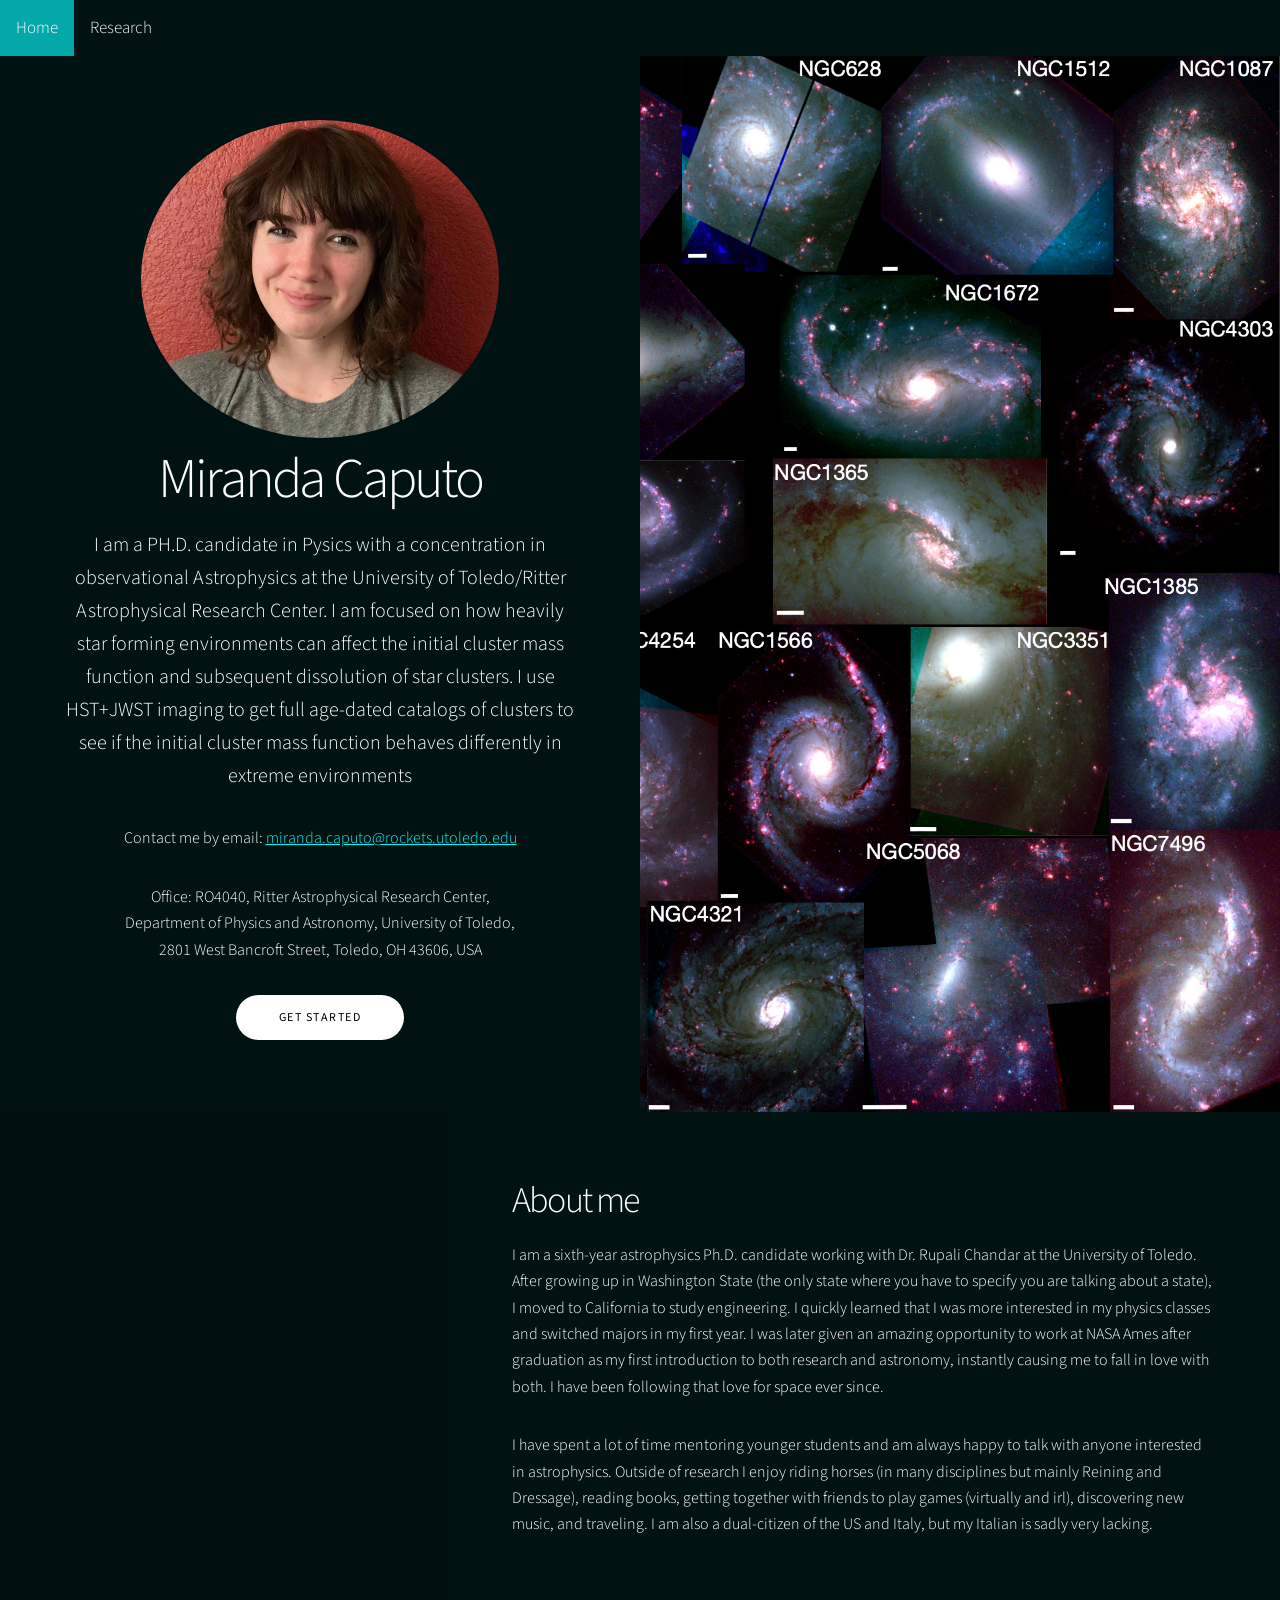
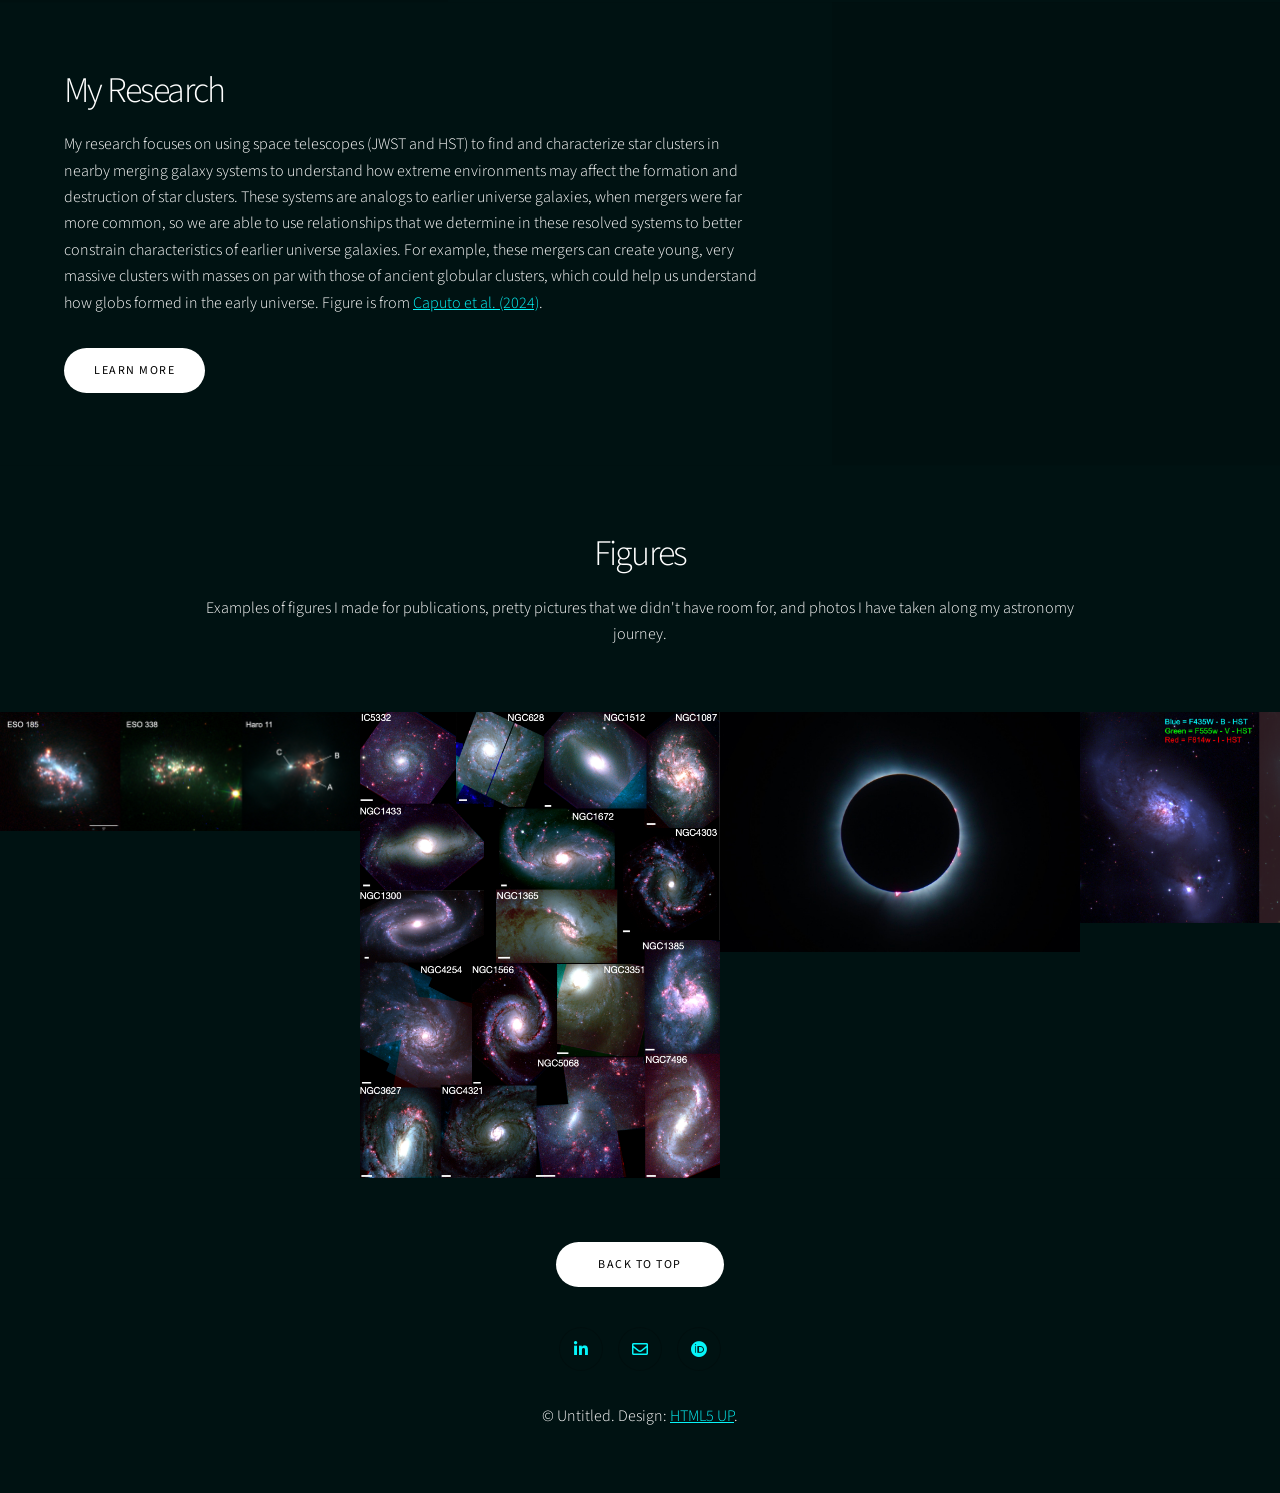
==== index.html @ 2d72563c "Update index.html Hopefully fixing image" ====
<!DOCTYPE HTML>
<!--
	Story by HTML5 UP
	html5up.net | @ajlkn
	Free for personal and commercial use under the CCA 3.0 license (html5up.net/license)
-->
<html> 
	<head>
		<title>Miranda Caputo</title>
		<meta charset="utf-8" />
		<meta name="viewport" content="width=device-width, initial-scale=1, user-scalable=no" />
		<meta name="author" content="Miranda Caputo" >
		<meta name="description" content="Personal webpage for Miranda Caputo">
		<meta name="keywords" content="Miranda Caputo, Mandy Caputo, astronomy, astrophysics, astronomer, astrophysicist, astro, Toledo" />
		<link rel="stylesheet" href="assets/css/main.css" />
		<style>
			body {
				background-color: #001212;
			}
			p {
				color: white;
			}
			h1 {
				color: white;
			}
			h2 {
				color: white;
			}
			li {
				color: white;
			}
			a {
				color: #06F5F9;
			}
		<noscript><link rel="stylesheet" href="assets/css/noscript.css" /></noscript>
	</head>
	<body class="is-preload">
<!-- Nav Bar -->
		<style>
		.topnav {
			overflow: hidden;
			background-color: #333;
		}

		.topnav a {
			float: left;
			display: block;
			color: #f2f2f2;
			text-align: center;
			padding: 14px 16px;
			text-decoration: none;
			font-size: 17px;
		}

		.topnav a:hover {
			background-color: #ddd;
			color: black;
		}

		.topnav a.active {
			background-color: #04A7AA;
			color: white;
		}
		</style>

		<div class="topnav" id="top">
			<a class="active" href="#home">Home</a>
			<!-- <a href="#about">About Me</a> -->
			<a href="research.html">Research</a>
			<!-- <a href="https://ui.adsabs.harvard.edu/search/q=orcid%3A0000-0002-2957-3924&sort=date%20desc%2C%20bibcode%20desc&p_=0">Publications</a> -->
			<!-- <a href="#pythonTutorials">Python Tutorials</a> -->
<!-- 			<a href="#cv">CV</a> -->
		</div>

		<!-- Wrapper -->
			<div id="wrapper" class="divided">

				<!-- One -->
					<section class="banner style1 orient-left content-align-left image-position-right fullscreen onload-image-fade-in onload-content-fade-right">
						<div class="content">
							<center>
							<img class="circular--square" src="images/Caputo-Mandy.jpg" alt="Mandy Caputo, Miranda Caputo" width="70%" height="auto" loading="eager" style="border-radius: 80%" >
							<h1>Miranda Caputo</h1>
							<p class="major">I am a PH.D. candidate in Pysics with a concentration in observational Astrophysics at the University of Toledo/Ritter Astrophysical Research Center. I am focused on how heavily star forming environments can affect the initial cluster mass function and subsequent dissolution of star clusters. I use HST+JWST imaging to get full age-dated catalogs of clusters to see if the initial cluster mass function behaves differently in extreme environments
							<p> Contact me by email: <a href="mailto:miranda.caputo@rockets.utoledo.edu">miranda.caputo@rockets.utoledo.edu</a> </p>
							<p> Office: RO4040, Ritter Astrophysical Research Center,<br />
								Department of Physics and Astronomy, University of Toledo,<br />
								2801 West Bancroft Street, Toledo, OH 43606, USA</p>
							<ul class="actions stacked">
								<li><a href="#first" class="button primary big wide smooth-scroll-middle">Get Started</a></li>
							</ul>
						</div>
						<div class="image">
							<center>
							<img src="images/Ha_3colormid.jpg" alt="Halpha, HST, Hubble, PHANGS"width="auto" height="auto"/>
						</div>
					</section>

				<!-- Two -->
					<section class="spotlight style1 orient-right content-align-left image-position-center onscroll-image-fade-in" id="first">
						<div class="content">
							<h2>About me</h2>
							<p>I am a sixth-year astrophysics Ph.D. candidate working with Dr. Rupali Chandar at the University of Toledo. After growing up in Washington State (the only state where you have to specify you are talking about a state), I moved to California to study engineering. I quickly learned that I was more interested in my physics classes and switched majors in my first year. I was later given an amazing opportunity to work at NASA Ames after graduation as my first introduction to both research and astronomy, instantly causing me to fall in love with both. I have been following that love for space ever since. </p>
							<p>I have spent a lot of time mentoring younger students and am always happy to talk with anyone interested in astrophysics. Outside of research I enjoy riding horses (in many disciplines but mainly Reining and Dressage), reading books, getting together with friends to play games (virtually and irl), discovering new music, and traveling. I am also a dual-citizen of the US and Italy, but my Italian is sadly very lacking.</p>
							<!-- <ul class="actions stacked">
								<li><a href="#" class="button primary">Learn More</a></li>
							</ul> -->
							
						</div>
						<div class="image">
							<img src="images/skidinsnow.jpg" alt="" />
						</div>
					</section>

				<!-- Three -->
					<section class="spotlight style1 orient-left content-align-left image-position-center onscroll-image-fade-in">
						<div class="content">
							<h2>My Research</h2>
							<p> My research focuses on using space telescopes (JWST and HST) to find and characterize star clusters in nearby merging galaxy systems to understand how extreme environments may affect the formation and destruction of star clusters. These systems are analogs to earlier universe galaxies, when mergers were far more common, so we are able to use relationships that we determine in these resolved systems to better constrain characteristics of earlier universe galaxies. For example, these mergers can create young, very massive clusters with masses on par with those of ancient globular clusters, which could help us understand how globs formed in the early universe. Figure is from <a href="https://iopscience.iop.org/article/10.3847/1538-3881/ad7de7/pdf" target="_blank">Caputo et al. (2024)</a>. </p>
							<ul class="actions stacked">
								<li><a href="research.html" class="button primary">Learn More</a></li>
							</ul>
						</div>
						<div class="image">
							<img src="images/Fig1_new.jpg" alt="" />
						</div>
					</section>

				<!-- Five -->
					<section class="wrapper style1 align-center">
						<div class="inner">
							<h2>Figures</h2>
							<p>Examples of figures I made for publications, pretty pictures that we didn't have room for, and photos I have taken along my astronomy journey.</p>
						</div>

						<!-- Gallery -->
							<div class="gallery style2 medium lightbox onload-fade-in">
								<article>
									<a href="images/BCD_colorimages.jpg" class="image">
										<img src="images/BCD_colorimages.jpg" alt="HST, 3-color image, AAS NOVA, BCD, Blue Compact Dwarf" />
									</a>
									<div class="caption">
										<h3>A Tale of Three Dwarfs</h3>
										<p>Featured by <a href="https://aasnova.org/2024/04/29/featured-image-a-tale-of-three-dwarf-galaxies/" target="_blank">AAS Nova</a>, 3icolor images of HST data for 3 Blue Bompact Dwarfs as published in <a href="https://iopscience.iop.org/article/10.3847/1538-4357/ad293a" target="_blank">Chandar et al (2024)</a>.</p>
										<!-- <ul class="actions fixed">
											<li><span class="button primary small">Full Image</span></li>
										</ul> -->
									</div>
								</article>
								<article>
									<a href="images/Ha_3colormid.jpg" class="image">
										<img src="images/Ha_3colormid.jpg" alt="" />
									</a>
									<div class="caption">
										<h3>PHANGS Hα</h3>
										<p> Red, green, and blue 3-color images with B-V−I+Hα HST for the 17 galaxies in the PHANGS HST Hα sample as seen in <a href="https://iopscience.iop.org/article/10.3847/1538-3881/adaa80/pdf" target="_blank">Chandar et al (2025)</a>.</p>
										<!-- <ul class="actions fixed">
											<li><span class="button primary small">Full Image</span></li>
										</ul> -->
									</div>
								</article>
								<article>
									<a href="images/eclipse.jpg" class="image">
										<img src="images/eclipse.jpg" alt="" />
									</a>
									<div class="caption">
										<h3>2024 Solar Eclipse</h3>
										<p>Image I took of the April 8th, 2024 solar eclipse near Toledo, OH. Some prominences are displayed arching out of the sun and emitting strongly in Hα, which gives it the beautiful pink color.</p>
										<!-- <ul class="actions fixed">
											<li><span class="button small">Full Image</span></li>
										</ul> -->
									</div>
								</article>
								<article>
									<a href="images/IC4687HSTvsJWST.jpg" class="image">
										<img src="images/IC4687HSTvsJWST.jpg" alt="" />
									</a>
									<div class="caption">
										<h3>IC 4687 HST vs. JWST</h3>
										<p>A look at how the Luminous InfraRed Galaxy (LIRG) IC 4687 changes when observed in visible (left, HST) and near-IR (right, JWST) wavelengths.</p>
									<!-- 	<ul class="actions fixed">
											<li><span class="button small">Details</span></li>
										</ul> -->
									</div>
								</article>
								<article>
									<a href="images/Fig1_new.jpg" class="image">
										<img src="images/Fig1_new.jpg" alt="" />
									</a>
									<div class="caption">
										<h3>NGC 1614 with HST</h3>
										<p>3-color figure of NGC 1614 with HST B, V, and Hα filters as published in <a href="https://iopscience.iop.org/article/10.3847/1538-3881/ad7de7/pdf" target="_blank">Caputo et al. (2024)</a>.</p>
									<!-- 	<ul class="actions fixed">
											<li><span class="button small">Details</span></li>
										</ul> -->
									</div>
								</article>
							</div>
					</section>

				

				<!-- Footer -->
					<footer class="wrapper style1 align-center">
						<div class="inner">
							<ul class="actions stacked align-center">
								<li><a href="#top" class="button primary big wide smooth-scroll-middle">Back to Top</a></li>
							</ul>
							<ul class="icons">
								<li><a href="https://www.linkedin.com/in/miranda-caputo-a2b144121" target="_blank" class="icon brands style2 fa-linkedin-in"><span class="label">LinkedIn</span></a></li>
								<li><a href="mailto:miranda.caputo@rockets.utoledo.edu" class="icon style2 fa-envelope"><span class="label">Email</span></a></li>
								<li><a href="https://orcid.org/0000-0002-2957-3924" target="_blank" class="icon style2 brands fa-orcid"><span class="label">ORCiD</span></a></li>
<!-- 								<li><a href="https://github.com/M-Caputo" target="_blank" class="icon style2 brands alt fa-github"><span class="label">GitHub</span></a></li> -->
							</ul>
							<p>&copy; Untitled. Design: <a href="https://html5up.net" target="_blank">HTML5 UP</a>.</p>
						</div>
					</footer>

			</div>

		<!-- Scripts -->
			<script src="assets/js/jquery.min.js"></script>
			<script src="assets/js/jquery.scrollex.min.js"></script>
			<script src="assets/js/jquery.scrolly.min.js"></script>
			<script src="assets/js/browser.min.js"></script>
			<script src="assets/js/breakpoints.min.js"></script>
			<script src="assets/js/util.js"></script>
			<script src="assets/js/main.js"></script>

	</body>
</html>
---- assets/css/main.css ----
@import url(fontawesome-all.min.css);
@import url("https://fonts.googleapis.com/css?family=Source+Sans+Pro:300,300i,400,400i");

/*
	Story by HTML5 UP
	html5up.net | @ajlkn
	Free for personal and commercial use under the CCA 3.0 license (html5up.net/license)
*/

html, body, div, span, applet, object,
iframe, h1, h2, h3, h4, h5, h6, p, blockquote,
pre, a, abbr, acronym, address, big, cite,
code, del, dfn, em, img, ins, kbd, q, s, samp,
small, strike, strong, sub, sup, tt, var, b,
u, i, center, dl, dt, dd, ol, ul, li, fieldset,
form, label, legend, table, caption, tbody,
tfoot, thead, tr, th, td, article, aside,
canvas, details, embed, figure, figcaption,
footer, header, hgroup, menu, nav, output, ruby,
section, summary, time, mark, audio, video {
	margin: 0;
	padding: 0;
	border: 0;
	font-size: 100%;
	font: inherit;
	vertical-align: baseline;}

article, aside, details, figcaption, figure,
footer, header, hgroup, menu, nav, section {
	display: block;}

body {
	line-height: 1;
}

ol, ul {
	list-style: none;
}

blockquote, q {
	quotes: none;
}

	blockquote:before, blockquote:after, q:before, q:after {
		content: '';
		content: none;
	}

table {
	border-collapse: collapse;
	border-spacing: 0;
}

body {
	-webkit-text-size-adjust: none;
}

mark {
	background-color: transparent;
	color: inherit;
}

input::-moz-focus-inner {
	border: 0;
	padding: 0;
}

input, select, textarea {
	-moz-appearance: none;
	-webkit-appearance: none;
	-ms-appearance: none;
	appearance: none;
}

/* Basic */

	@-ms-viewport {
		width: device-width;
	}

	body {
		-ms-overflow-style: scrollbar;
	}

	@media screen and (max-width: 480px) {

		html, body {
			min-width: 320px;
		}

	}

	html {
		box-sizing: border-box;
	}

	*, *:before, *:after {
		box-sizing: inherit;
	}

	body {
		background: #ffffff;
	}

		body.is-preload *, body.is-preload *:before, body.is-preload *:after {
			-moz-animation: none !important;
			-webkit-animation: none !important;
			-ms-animation: none !important;
			animation: none !important;
			-moz-transition: none !important;
			-webkit-transition: none !important;
			-ms-transition: none !important;
			transition: none !important;
		}

/* Type */

	html {
		font-size: 18pt;
	}

		@media screen and (max-width: 1680px) {

			html {
				font-size: 14pt;
			}

		}

		@media screen and (max-width: 1280px) {

			html {
				font-size: 12pt;
			}

		}

		@media screen and (max-width: 736px) {

			html {
				font-size: 11pt;
			}

		}

		@media screen and (max-width: 360px) {

			html {
				font-size: 10pt;
			}

		}

	body {
		background-color: #ffffff;
		color: #000000;
	}

	body, input, select, textarea {
		font-family: "Source Sans Pro", Helvetica, sans-serif;
		font-size: 1rem;
		font-weight: 300;
		line-height: 1.65;
	}

	a {
		-moz-transition: color 0.2s ease-in-out;
		-webkit-transition: color 0.2s ease-in-out;
		-ms-transition: color 0.2s ease-in-out;
		transition: color 0.2s ease-in-out;
		text-decoration: underline;
	}

		a:hover {
			text-decoration: none;
		}

	strong, b {
		font-weight: 400;
	}

	em, i {
		font-style: italic;
	}

	p {
		margin: 0 0 2rem 0;
	}

		p.major {
			font-size: 1.25rem;
		}

	h1, h2, h3, h4, h5, h6 {
		font-weight: 300;
		line-height: 1.375;
		letter-spacing: -0.05em;
		margin: 0 0 1rem 0;
	}

		h1 a, h2 a, h3 a, h4 a, h5 a, h6 a {
			color: inherit;
			text-decoration: none;
		}

	h1 {
		font-size: 3.5rem;
		line-height: 1.2;
	}

	h2 {
		font-size: 2.25rem;
	}

	h3 {
		font-size: 1.5rem;
	}

	h4 {
		font-size: 1.1rem;
	}

	h5 {
		font-size: 0.9rem;
	}

	h6 {
		font-size: 0.7rem;
	}

	sub {
		font-size: 0.8rem;
		position: relative;
		top: 0.5rem;
	}

	sup {
		font-size: 0.8rem;
		position: relative;
		top: -0.5rem;
	}

	blockquote {
		border-left: solid 4px;
		font-style: italic;
		margin: 0 0 2rem 0;
		padding: 0.5rem 0 0.5rem 2rem;
	}

	code {
		border-radius: 4px;
		font-family: "Courier New", monospace;
		font-size: 0.9em;
		margin: 0 0.25rem;
		padding: 0.25rem 0.325rem;
	}

	pre {
		-webkit-overflow-scrolling: touch;
		font-family: "Courier New", monospace;
		font-size: 0.9em;
		margin: 0 0 2rem 0;
	}

		pre code {
			display: block;
			line-height: 1.5;
			padding: 0.75rem 1rem;
			overflow-x: auto;
		}

	hr {
		border: 0;
		border-bottom: solid 1px;
		margin: 2.5rem 0;
	}

		hr.major {
			margin: 3.5rem 0;
		}

	.align-left {
		text-align: left;
	}

	.align-center {
		text-align: center;
	}

	.align-right {
		text-align: right;
	}

	@media screen and (max-width: 736px) {

		p.major {
			font-size: 1.1rem;
		}

		h1 {
			font-size: 2.5rem;
		}

		h2 {
			font-size: 2rem;
		}

		h3 {
			font-size: 1.25rem;
		}

		h4 {
			font-size: 1rem;
		}

	}

	input, select, textarea {
		color: #000000;
	}

	a {
		color: #000000;
	}

		a:hover {
			color: #47D3E5;
		}

	strong, b {
		color: #000000;
	}

	h1, h2, h3, h4, h5, h6 {
		color: #000000;
	}

	blockquote {
		border-left-color: rgba(0, 0, 0, 0.2);
	}

	code {
		background: rgba(0, 0, 0, 0.05);
		border-color: rgba(0, 0, 0, 0.2);
	}

	hr {
		border-bottom-color: rgba(0, 0, 0, 0.2);
	}

/* Row */

	.row {
		display: flex;
		flex-wrap: wrap;
		box-sizing: border-box;
		align-items: stretch;
	}

		.row > * {
			box-sizing: border-box;
		}

		.row.gtr-uniform > * > :last-child {
			margin-bottom: 0;
		}

		.row.aln-left {
			justify-content: flex-start;
		}

		.row.aln-center {
			justify-content: center;
		}

		.row.aln-right {
			justify-content: flex-end;
		}

		.row.aln-top {
			align-items: flex-start;
		}

		.row.aln-middle {
			align-items: center;
		}

		.row.aln-bottom {
			align-items: flex-end;
		}

		.row > .imp {
			order: -1;
		}

		.row > .col-1 {
			width: 8.33333%;
		}

		.row > .off-1 {
			margin-left: 8.33333%;
		}

		.row > .col-2 {
			width: 16.66667%;
		}

		.row > .off-2 {
			margin-left: 16.66667%;
		}

		.row > .col-3 {
			width: 25%;
		}

		.row > .off-3 {
			margin-left: 25%;
		}

		.row > .col-4 {
			width: 33.33333%;
		}

		.row > .off-4 {
			margin-left: 33.33333%;
		}

		.row > .col-5 {
			width: 41.66667%;
		}

		.row > .off-5 {
			margin-left: 41.66667%;
		}

		.row > .col-6 {
			width: 50%;
		}

		.row > .off-6 {
			margin-left: 50%;
		}

		.row > .col-7 {
			width: 58.33333%;
		}

		.row > .off-7 {
			margin-left: 58.33333%;
		}

		.row > .col-8 {
			width: 66.66667%;
		}

		.row > .off-8 {
			margin-left: 66.66667%;
		}

		.row > .col-9 {
			width: 75%;
		}

		.row > .off-9 {
			margin-left: 75%;
		}

		.row > .col-10 {
			width: 83.33333%;
		}

		.row > .off-10 {
			margin-left: 83.33333%;
		}

		.row > .col-11 {
			width: 91.66667%;
		}

		.row > .off-11 {
			margin-left: 91.66667%;
		}

		.row > .col-12 {
			width: 100%;
		}

		.row > .off-12 {
			margin-left: 100%;
		}

		.row.gtr-0 {
			margin-top: 0;
			margin-left: 0rem;
		}

			.row.gtr-0 > * {
				padding: 0 0 0 0rem;
			}

			.row.gtr-0.gtr-uniform {
				margin-top: 0rem;
			}

				.row.gtr-0.gtr-uniform > * {
					padding-top: 0rem;
				}

		.row.gtr-25 {
			margin-top: 0;
			margin-left: -0.5rem;
		}

			.row.gtr-25 > * {
				padding: 0 0 0 0.5rem;
			}

			.row.gtr-25.gtr-uniform {
				margin-top: -0.5rem;
			}

				.row.gtr-25.gtr-uniform > * {
					padding-top: 0.5rem;
				}

		.row.gtr-50 {
			margin-top: 0;
			margin-left: -1rem;
		}

			.row.gtr-50 > * {
				padding: 0 0 0 1rem;
			}

			.row.gtr-50.gtr-uniform {
				margin-top: -1rem;
			}

				.row.gtr-50.gtr-uniform > * {
					padding-top: 1rem;
				}

		.row {
			margin-top: 0;
			margin-left: -2rem;
		}

			.row > * {
				padding: 0 0 0 2rem;
			}

			.row.gtr-uniform {
				margin-top: -2rem;
			}

				.row.gtr-uniform > * {
					padding-top: 2rem;
				}

		.row.gtr-150 {
			margin-top: 0;
			margin-left: -3rem;
		}

			.row.gtr-150 > * {
				padding: 0 0 0 3rem;
			}

			.row.gtr-150.gtr-uniform {
				margin-top: -3rem;
			}

				.row.gtr-150.gtr-uniform > * {
					padding-top: 3rem;
				}

		.row.gtr-200 {
			margin-top: 0;
			margin-left: -4rem;
		}

			.row.gtr-200 > * {
				padding: 0 0 0 4rem;
			}

			.row.gtr-200.gtr-uniform {
				margin-top: -4rem;
			}

				.row.gtr-200.gtr-uniform > * {
					padding-top: 4rem;
				}

		@media screen and (max-width: 1680px) {

			.row {
				display: flex;
				flex-wrap: wrap;
				box-sizing: border-box;
				align-items: stretch;
			}

				.row > * {
					box-sizing: border-box;
				}

				.row.gtr-uniform > * > :last-child {
					margin-bottom: 0;
				}

				.row.aln-left {
					justify-content: flex-start;
				}

				.row.aln-center {
					justify-content: center;
				}

				.row.aln-right {
					justify-content: flex-end;
				}

				.row.aln-top {
					align-items: flex-start;
				}

				.row.aln-middle {
					align-items: center;
				}

				.row.aln-bottom {
					align-items: flex-end;
				}

				.row > .imp-xlarge {
					order: -1;
				}

				.row > .col-1-xlarge {
					width: 8.33333%;
				}

				.row > .off-1-xlarge {
					margin-left: 8.33333%;
				}

				.row > .col-2-xlarge {
					width: 16.66667%;
				}

				.row > .off-2-xlarge {
					margin-left: 16.66667%;
				}

				.row > .col-3-xlarge {
					width: 25%;
				}

				.row > .off-3-xlarge {
					margin-left: 25%;
				}

				.row > .col-4-xlarge {
					width: 33.33333%;
				}

				.row > .off-4-xlarge {
					margin-left: 33.33333%;
				}

				.row > .col-5-xlarge {
					width: 41.66667%;
				}

				.row > .off-5-xlarge {
					margin-left: 41.66667%;
				}

				.row > .col-6-xlarge {
					width: 50%;
				}

				.row > .off-6-xlarge {
					margin-left: 50%;
				}

				.row > .col-7-xlarge {
					width: 58.33333%;
				}

				.row > .off-7-xlarge {
					margin-left: 58.33333%;
				}

				.row > .col-8-xlarge {
					width: 66.66667%;
				}

				.row > .off-8-xlarge {
					margin-left: 66.66667%;
				}

				.row > .col-9-xlarge {
					width: 75%;
				}

				.row > .off-9-xlarge {
					margin-left: 75%;
				}

				.row > .col-10-xlarge {
					width: 83.33333%;
				}

				.row > .off-10-xlarge {
					margin-left: 83.33333%;
				}

				.row > .col-11-xlarge {
					width: 91.66667%;
				}

				.row > .off-11-xlarge {
					margin-left: 91.66667%;
				}

				.row > .col-12-xlarge {
					width: 100%;
				}

				.row > .off-12-xlarge {
					margin-left: 100%;
				}

				.row.gtr-0 {
					margin-top: 0;
					margin-left: 0rem;
				}

					.row.gtr-0 > * {
						padding: 0 0 0 0rem;
					}

					.row.gtr-0.gtr-uniform {
						margin-top: 0rem;
					}

						.row.gtr-0.gtr-uniform > * {
							padding-top: 0rem;
						}

				.row.gtr-25 {
					margin-top: 0;
					margin-left: -0.5rem;
				}

					.row.gtr-25 > * {
						padding: 0 0 0 0.5rem;
					}

					.row.gtr-25.gtr-uniform {
						margin-top: -0.5rem;
					}

						.row.gtr-25.gtr-uniform > * {
							padding-top: 0.5rem;
						}

				.row.gtr-50 {
					margin-top: 0;
					margin-left: -1rem;
				}

					.row.gtr-50 > * {
						padding: 0 0 0 1rem;
					}

					.row.gtr-50.gtr-uniform {
						margin-top: -1rem;
					}

						.row.gtr-50.gtr-uniform > * {
							padding-top: 1rem;
						}

				.row {
					margin-top: 0;
					margin-left: -2rem;
				}

					.row > * {
						padding: 0 0 0 2rem;
					}

					.row.gtr-uniform {
						margin-top: -2rem;
					}

						.row.gtr-uniform > * {
							padding-top: 2rem;
						}

				.row.gtr-150 {
					margin-top: 0;
					margin-left: -3rem;
				}

					.row.gtr-150 > * {
						padding: 0 0 0 3rem;
					}

					.row.gtr-150.gtr-uniform {
						margin-top: -3rem;
					}

						.row.gtr-150.gtr-uniform > * {
							padding-top: 3rem;
						}

				.row.gtr-200 {
					margin-top: 0;
					margin-left: -4rem;
				}

					.row.gtr-200 > * {
						padding: 0 0 0 4rem;
					}

					.row.gtr-200.gtr-uniform {
						margin-top: -4rem;
					}

						.row.gtr-200.gtr-uniform > * {
							padding-top: 4rem;
						}

		}

		@media screen and (max-width: 1280px) {

			.row {
				display: flex;
				flex-wrap: wrap;
				box-sizing: border-box;
				align-items: stretch;
			}

				.row > * {
					box-sizing: border-box;
				}

				.row.gtr-uniform > * > :last-child {
					margin-bottom: 0;
				}

				.row.aln-left {
					justify-content: flex-start;
				}

				.row.aln-center {
					justify-content: center;
				}

				.row.aln-right {
					justify-content: flex-end;
				}

				.row.aln-top {
					align-items: flex-start;
				}

				.row.aln-middle {
					align-items: center;
				}

				.row.aln-bottom {
					align-items: flex-end;
				}

				.row > .imp-large {
					order: -1;
				}

				.row > .col-1-large {
					width: 8.33333%;
				}

				.row > .off-1-large {
					margin-left: 8.33333%;
				}

				.row > .col-2-large {
					width: 16.66667%;
				}

				.row > .off-2-large {
					margin-left: 16.66667%;
				}

				.row > .col-3-large {
					width: 25%;
				}

				.row > .off-3-large {
					margin-left: 25%;
				}

				.row > .col-4-large {
					width: 33.33333%;
				}

				.row > .off-4-large {
					margin-left: 33.33333%;
				}

				.row > .col-5-large {
					width: 41.66667%;
				}

				.row > .off-5-large {
					margin-left: 41.66667%;
				}

				.row > .col-6-large {
					width: 50%;
				}

				.row > .off-6-large {
					margin-left: 50%;
				}

				.row > .col-7-large {
					width: 58.33333%;
				}

				.row > .off-7-large {
					margin-left: 58.33333%;
				}

				.row > .col-8-large {
					width: 66.66667%;
				}

				.row > .off-8-large {
					margin-left: 66.66667%;
				}

				.row > .col-9-large {
					width: 75%;
				}

				.row > .off-9-large {
					margin-left: 75%;
				}

				.row > .col-10-large {
					width: 83.33333%;
				}

				.row > .off-10-large {
					margin-left: 83.33333%;
				}

				.row > .col-11-large {
					width: 91.66667%;
				}

				.row > .off-11-large {
					margin-left: 91.66667%;
				}

				.row > .col-12-large {
					width: 100%;
				}

				.row > .off-12-large {
					margin-left: 100%;
				}

				.row.gtr-0 {
					margin-top: 0;
					margin-left: 0rem;
				}

					.row.gtr-0 > * {
						padding: 0 0 0 0rem;
					}

					.row.gtr-0.gtr-uniform {
						margin-top: 0rem;
					}

						.row.gtr-0.gtr-uniform > * {
							padding-top: 0rem;
						}

				.row.gtr-25 {
					margin-top: 0;
					margin-left: -0.5rem;
				}

					.row.gtr-25 > * {
						padding: 0 0 0 0.5rem;
					}

					.row.gtr-25.gtr-uniform {
						margin-top: -0.5rem;
					}

						.row.gtr-25.gtr-uniform > * {
							padding-top: 0.5rem;
						}

				.row.gtr-50 {
					margin-top: 0;
					margin-left: -1rem;
				}

					.row.gtr-50 > * {
						padding: 0 0 0 1rem;
					}

					.row.gtr-50.gtr-uniform {
						margin-top: -1rem;
					}

						.row.gtr-50.gtr-uniform > * {
							padding-top: 1rem;
						}

				.row {
					margin-top: 0;
					margin-left: -2rem;
				}

					.row > * {
						padding: 0 0 0 2rem;
					}

					.row.gtr-uniform {
						margin-top: -2rem;
					}

						.row.gtr-uniform > * {
							padding-top: 2rem;
						}

				.row.gtr-150 {
					margin-top: 0;
					margin-left: -3rem;
				}

					.row.gtr-150 > * {
						padding: 0 0 0 3rem;
					}

					.row.gtr-150.gtr-uniform {
						margin-top: -3rem;
					}

						.row.gtr-150.gtr-uniform > * {
							padding-top: 3rem;
						}

				.row.gtr-200 {
					margin-top: 0;
					margin-left: -4rem;
				}

					.row.gtr-200 > * {
						padding: 0 0 0 4rem;
					}

					.row.gtr-200.gtr-uniform {
						margin-top: -4rem;
					}

						.row.gtr-200.gtr-uniform > * {
							padding-top: 4rem;
						}

		}

		@media screen and (max-width: 980px) {

			.row {
				display: flex;
				flex-wrap: wrap;
				box-sizing: border-box;
				align-items: stretch;
			}

				.row > * {
					box-sizing: border-box;
				}

				.row.gtr-uniform > * > :last-child {
					margin-bottom: 0;
				}

				.row.aln-left {
					justify-content: flex-start;
				}

				.row.aln-center {
					justify-content: center;
				}

				.row.aln-right {
					justify-content: flex-end;
				}

				.row.aln-top {
					align-items: flex-start;
				}

				.row.aln-middle {
					align-items: center;
				}

				.row.aln-bottom {
					align-items: flex-end;
				}

				.row > .imp-medium {
					order: -1;
				}

				.row > .col-1-medium {
					width: 8.33333%;
				}

				.row > .off-1-medium {
					margin-left: 8.33333%;
				}

				.row > .col-2-medium {
					width: 16.66667%;
				}

				.row > .off-2-medium {
					margin-left: 16.66667%;
				}

				.row > .col-3-medium {
					width: 25%;
				}

				.row > .off-3-medium {
					margin-left: 25%;
				}

				.row > .col-4-medium {
					width: 33.33333%;
				}

				.row > .off-4-medium {
					margin-left: 33.33333%;
				}

				.row > .col-5-medium {
					width: 41.66667%;
				}

				.row > .off-5-medium {
					margin-left: 41.66667%;
				}

				.row > .col-6-medium {
					width: 50%;
				}

				.row > .off-6-medium {
					margin-left: 50%;
				}

				.row > .col-7-medium {
					width: 58.33333%;
				}

				.row > .off-7-medium {
					margin-left: 58.33333%;
				}

				.row > .col-8-medium {
					width: 66.66667%;
				}

				.row > .off-8-medium {
					margin-left: 66.66667%;
				}

				.row > .col-9-medium {
					width: 75%;
				}

				.row > .off-9-medium {
					margin-left: 75%;
				}

				.row > .col-10-medium {
					width: 83.33333%;
				}

				.row > .off-10-medium {
					margin-left: 83.33333%;
				}

				.row > .col-11-medium {
					width: 91.66667%;
				}

				.row > .off-11-medium {
					margin-left: 91.66667%;
				}

				.row > .col-12-medium {
					width: 100%;
				}

				.row > .off-12-medium {
					margin-left: 100%;
				}

				.row.gtr-0 {
					margin-top: 0;
					margin-left: 0rem;
				}

					.row.gtr-0 > * {
						padding: 0 0 0 0rem;
					}

					.row.gtr-0.gtr-uniform {
						margin-top: 0rem;
					}

						.row.gtr-0.gtr-uniform > * {
							padding-top: 0rem;
						}

				.row.gtr-25 {
					margin-top: 0;
					margin-left: -0.5rem;
				}

					.row.gtr-25 > * {
						padding: 0 0 0 0.5rem;
					}

					.row.gtr-25.gtr-uniform {
						margin-top: -0.5rem;
					}

						.row.gtr-25.gtr-uniform > * {
							padding-top: 0.5rem;
						}

				.row.gtr-50 {
					margin-top: 0;
					margin-left: -1rem;
				}

					.row.gtr-50 > * {
						padding: 0 0 0 1rem;
					}

					.row.gtr-50.gtr-uniform {
						margin-top: -1rem;
					}

						.row.gtr-50.gtr-uniform > * {
							padding-top: 1rem;
						}

				.row {
					margin-top: 0;
					margin-left: -2rem;
				}

					.row > * {
						padding: 0 0 0 2rem;
					}

					.row.gtr-uniform {
						margin-top: -2rem;
					}

						.row.gtr-uniform > * {
							padding-top: 2rem;
						}

				.row.gtr-150 {
					margin-top: 0;
					margin-left: -3rem;
				}

					.row.gtr-150 > * {
						padding: 0 0 0 3rem;
					}

					.row.gtr-150.gtr-uniform {
						margin-top: -3rem;
					}

						.row.gtr-150.gtr-uniform > * {
							padding-top: 3rem;
						}

				.row.gtr-200 {
					margin-top: 0;
					margin-left: -4rem;
				}

					.row.gtr-200 > * {
						padding: 0 0 0 4rem;
					}

					.row.gtr-200.gtr-uniform {
						margin-top: -4rem;
					}

						.row.gtr-200.gtr-uniform > * {
							padding-top: 4rem;
						}

		}

		@media screen and (max-width: 736px) {

			.row {
				display: flex;
				flex-wrap: wrap;
				box-sizing: border-box;
				align-items: stretch;
			}

				.row > * {
					box-sizing: border-box;
				}

				.row.gtr-uniform > * > :last-child {
					margin-bottom: 0;
				}

				.row.aln-left {
					justify-content: flex-start;
				}

				.row.aln-center {
					justify-content: center;
				}

				.row.aln-right {
					justify-content: flex-end;
				}

				.row.aln-top {
					align-items: flex-start;
				}

				.row.aln-middle {
					align-items: center;
				}

				.row.aln-bottom {
					align-items: flex-end;
				}

				.row > .imp-small {
					order: -1;
				}

				.row > .col-1-small {
					width: 8.33333%;
				}

				.row > .off-1-small {
					margin-left: 8.33333%;
				}

				.row > .col-2-small {
					width: 16.66667%;
				}

				.row > .off-2-small {
					margin-left: 16.66667%;
				}

				.row > .col-3-small {
					width: 25%;
				}

				.row > .off-3-small {
					margin-left: 25%;
				}

				.row > .col-4-small {
					width: 33.33333%;
				}

				.row > .off-4-small {
					margin-left: 33.33333%;
				}

				.row > .col-5-small {
					width: 41.66667%;
				}

				.row > .off-5-small {
					margin-left: 41.66667%;
				}

				.row > .col-6-small {
					width: 50%;
				}

				.row > .off-6-small {
					margin-left: 50%;
				}

				.row > .col-7-small {
					width: 58.33333%;
				}

				.row > .off-7-small {
					margin-left: 58.33333%;
				}

				.row > .col-8-small {
					width: 66.66667%;
				}

				.row > .off-8-small {
					margin-left: 66.66667%;
				}

				.row > .col-9-small {
					width: 75%;
				}

				.row > .off-9-small {
					margin-left: 75%;
				}

				.row > .col-10-small {
					width: 83.33333%;
				}

				.row > .off-10-small {
					margin-left: 83.33333%;
				}

				.row > .col-11-small {
					width: 91.66667%;
				}

				.row > .off-11-small {
					margin-left: 91.66667%;
				}

				.row > .col-12-small {
					width: 100%;
				}

				.row > .off-12-small {
					margin-left: 100%;
				}

				.row.gtr-0 {
					margin-top: 0;
					margin-left: 0rem;
				}

					.row.gtr-0 > * {
						padding: 0 0 0 0rem;
					}

					.row.gtr-0.gtr-uniform {
						margin-top: 0rem;
					}

						.row.gtr-0.gtr-uniform > * {
							padding-top: 0rem;
						}

				.row.gtr-25 {
					margin-top: 0;
					margin-left: -0.5rem;
				}

					.row.gtr-25 > * {
						padding: 0 0 0 0.5rem;
					}

					.row.gtr-25.gtr-uniform {
						margin-top: -0.5rem;
					}

						.row.gtr-25.gtr-uniform > * {
							padding-top: 0.5rem;
						}

				.row.gtr-50 {
					margin-top: 0;
					margin-left: -1rem;
				}

					.row.gtr-50 > * {
						padding: 0 0 0 1rem;
					}

					.row.gtr-50.gtr-uniform {
						margin-top: -1rem;
					}

						.row.gtr-50.gtr-uniform > * {
							padding-top: 1rem;
						}

				.row {
					margin-top: 0;
					margin-left: -2rem;
				}

					.row > * {
						padding: 0 0 0 2rem;
					}

					.row.gtr-uniform {
						margin-top: -2rem;
					}

						.row.gtr-uniform > * {
							padding-top: 2rem;
						}

				.row.gtr-150 {
					margin-top: 0;
					margin-left: -3rem;
				}

					.row.gtr-150 > * {
						padding: 0 0 0 3rem;
					}

					.row.gtr-150.gtr-uniform {
						margin-top: -3rem;
					}

						.row.gtr-150.gtr-uniform > * {
							padding-top: 3rem;
						}

				.row.gtr-200 {
					margin-top: 0;
					margin-left: -4rem;
				}

					.row.gtr-200 > * {
						padding: 0 0 0 4rem;
					}

					.row.gtr-200.gtr-uniform {
						margin-top: -4rem;
					}

						.row.gtr-200.gtr-uniform > * {
							padding-top: 4rem;
						}

		}

		@media screen and (max-width: 480px) {

			.row {
				display: flex;
				flex-wrap: wrap;
				box-sizing: border-box;
				align-items: stretch;
			}

				.row > * {
					box-sizing: border-box;
				}

				.row.gtr-uniform > * > :last-child {
					margin-bottom: 0;
				}

				.row.aln-left {
					justify-content: flex-start;
				}

				.row.aln-center {
					justify-content: center;
				}

				.row.aln-right {
					justify-content: flex-end;
				}

				.row.aln-top {
					align-items: flex-start;
				}

				.row.aln-middle {
					align-items: center;
				}

				.row.aln-bottom {
					align-items: flex-end;
				}

				.row > .imp-xsmall {
					order: -1;
				}

				.row > .col-1-xsmall {
					width: 8.33333%;
				}

				.row > .off-1-xsmall {
					margin-left: 8.33333%;
				}

				.row > .col-2-xsmall {
					width: 16.66667%;
				}

				.row > .off-2-xsmall {
					margin-left: 16.66667%;
				}

				.row > .col-3-xsmall {
					width: 25%;
				}

				.row > .off-3-xsmall {
					margin-left: 25%;
				}

				.row > .col-4-xsmall {
					width: 33.33333%;
				}

				.row > .off-4-xsmall {
					margin-left: 33.33333%;
				}

				.row > .col-5-xsmall {
					width: 41.66667%;
				}

				.row > .off-5-xsmall {
					margin-left: 41.66667%;
				}

				.row > .col-6-xsmall {
					width: 50%;
				}

				.row > .off-6-xsmall {
					margin-left: 50%;
				}

				.row > .col-7-xsmall {
					width: 58.33333%;
				}

				.row > .off-7-xsmall {
					margin-left: 58.33333%;
				}

				.row > .col-8-xsmall {
					width: 66.66667%;
				}

				.row > .off-8-xsmall {
					margin-left: 66.66667%;
				}

				.row > .col-9-xsmall {
					width: 75%;
				}

				.row > .off-9-xsmall {
					margin-left: 75%;
				}

				.row > .col-10-xsmall {
					width: 83.33333%;
				}

				.row > .off-10-xsmall {
					margin-left: 83.33333%;
				}

				.row > .col-11-xsmall {
					width: 91.66667%;
				}

				.row > .off-11-xsmall {
					margin-left: 91.66667%;
				}

				.row > .col-12-xsmall {
					width: 100%;
				}

				.row > .off-12-xsmall {
					margin-left: 100%;
				}

				.row.gtr-0 {
					margin-top: 0;
					margin-left: 0rem;
				}

					.row.gtr-0 > * {
						padding: 0 0 0 0rem;
					}

					.row.gtr-0.gtr-uniform {
						margin-top: 0rem;
					}

						.row.gtr-0.gtr-uniform > * {
							padding-top: 0rem;
						}

				.row.gtr-25 {
					margin-top: 0;
					margin-left: -0.5rem;
				}

					.row.gtr-25 > * {
						padding: 0 0 0 0.5rem;
					}

					.row.gtr-25.gtr-uniform {
						margin-top: -0.5rem;
					}

						.row.gtr-25.gtr-uniform > * {
							padding-top: 0.5rem;
						}

				.row.gtr-50 {
					margin-top: 0;
					margin-left: -1rem;
				}

					.row.gtr-50 > * {
						padding: 0 0 0 1rem;
					}

					.row.gtr-50.gtr-uniform {
						margin-top: -1rem;
					}

						.row.gtr-50.gtr-uniform > * {
							padding-top: 1rem;
						}

				.row {
					margin-top: 0;
					margin-left: -2rem;
				}

					.row > * {
						padding: 0 0 0 2rem;
					}

					.row.gtr-uniform {
						margin-top: -2rem;
					}

						.row.gtr-uniform > * {
							padding-top: 2rem;
						}

				.row.gtr-150 {
					margin-top: 0;
					margin-left: -3rem;
				}

					.row.gtr-150 > * {
						padding: 0 0 0 3rem;
					}

					.row.gtr-150.gtr-uniform {
						margin-top: -3rem;
					}

						.row.gtr-150.gtr-uniform > * {
							padding-top: 3rem;
						}

				.row.gtr-200 {
					margin-top: 0;
					margin-left: -4rem;
				}

					.row.gtr-200 > * {
						padding: 0 0 0 4rem;
					}

					.row.gtr-200.gtr-uniform {
						margin-top: -4rem;
					}

						.row.gtr-200.gtr-uniform > * {
							padding-top: 4rem;
						}

		}

		@media screen and (max-width: 360px) {

			.row {
				display: flex;
				flex-wrap: wrap;
				box-sizing: border-box;
				align-items: stretch;
			}

				.row > * {
					box-sizing: border-box;
				}

				.row.gtr-uniform > * > :last-child {
					margin-bottom: 0;
				}

				.row.aln-left {
					justify-content: flex-start;
				}

				.row.aln-center {
					justify-content: center;
				}

				.row.aln-right {
					justify-content: flex-end;
				}

				.row.aln-top {
					align-items: flex-start;
				}

				.row.aln-middle {
					align-items: center;
				}

				.row.aln-bottom {
					align-items: flex-end;
				}

				.row > .imp-xxsmall {
					order: -1;
				}

				.row > .col-1-xxsmall {
					width: 8.33333%;
				}

				.row > .off-1-xxsmall {
					margin-left: 8.33333%;
				}

				.row > .col-2-xxsmall {
					width: 16.66667%;
				}

				.row > .off-2-xxsmall {
					margin-left: 16.66667%;
				}

				.row > .col-3-xxsmall {
					width: 25%;
				}

				.row > .off-3-xxsmall {
					margin-left: 25%;
				}

				.row > .col-4-xxsmall {
					width: 33.33333%;
				}

				.row > .off-4-xxsmall {
					margin-left: 33.33333%;
				}

				.row > .col-5-xxsmall {
					width: 41.66667%;
				}

				.row > .off-5-xxsmall {
					margin-left: 41.66667%;
				}

				.row > .col-6-xxsmall {
					width: 50%;
				}

				.row > .off-6-xxsmall {
					margin-left: 50%;
				}

				.row > .col-7-xxsmall {
					width: 58.33333%;
				}

				.row > .off-7-xxsmall {
					margin-left: 58.33333%;
				}

				.row > .col-8-xxsmall {
					width: 66.66667%;
				}

				.row > .off-8-xxsmall {
					margin-left: 66.66667%;
				}

				.row > .col-9-xxsmall {
					width: 75%;
				}

				.row > .off-9-xxsmall {
					margin-left: 75%;
				}

				.row > .col-10-xxsmall {
					width: 83.33333%;
				}

				.row > .off-10-xxsmall {
					margin-left: 83.33333%;
				}

				.row > .col-11-xxsmall {
					width: 91.66667%;
				}

				.row > .off-11-xxsmall {
					margin-left: 91.66667%;
				}

				.row > .col-12-xxsmall {
					width: 100%;
				}

				.row > .off-12-xxsmall {
					margin-left: 100%;
				}

				.row.gtr-0 {
					margin-top: 0;
					margin-left: 0rem;
				}

					.row.gtr-0 > * {
						padding: 0 0 0 0rem;
					}

					.row.gtr-0.gtr-uniform {
						margin-top: 0rem;
					}

						.row.gtr-0.gtr-uniform > * {
							padding-top: 0rem;
						}

				.row.gtr-25 {
					margin-top: 0;
					margin-left: -0.5rem;
				}

					.row.gtr-25 > * {
						padding: 0 0 0 0.5rem;
					}

					.row.gtr-25.gtr-uniform {
						margin-top: -0.5rem;
					}

						.row.gtr-25.gtr-uniform > * {
							padding-top: 0.5rem;
						}

				.row.gtr-50 {
					margin-top: 0;
					margin-left: -1rem;
				}

					.row.gtr-50 > * {
						padding: 0 0 0 1rem;
					}

					.row.gtr-50.gtr-uniform {
						margin-top: -1rem;
					}

						.row.gtr-50.gtr-uniform > * {
							padding-top: 1rem;
						}

				.row {
					margin-top: 0;
					margin-left: -2rem;
				}

					.row > * {
						padding: 0 0 0 2rem;
					}

					.row.gtr-uniform {
						margin-top: -2rem;
					}

						.row.gtr-uniform > * {
							padding-top: 2rem;
						}

				.row.gtr-150 {
					margin-top: 0;
					margin-left: -3rem;
				}

					.row.gtr-150 > * {
						padding: 0 0 0 3rem;
					}

					.row.gtr-150.gtr-uniform {
						margin-top: -3rem;
					}

						.row.gtr-150.gtr-uniform > * {
							padding-top: 3rem;
						}

				.row.gtr-200 {
					margin-top: 0;
					margin-left: -4rem;
				}

					.row.gtr-200 > * {
						padding: 0 0 0 4rem;
					}

					.row.gtr-200.gtr-uniform {
						margin-top: -4rem;
					}

						.row.gtr-200.gtr-uniform > * {
							padding-top: 4rem;
						}

		}

/* Box */

	.box {
		border-radius: 4px;
		border: solid 1px;
		margin-bottom: 2rem;
		padding: 1.5rem;
	}

		.box > :last-child,
		.box > :last-child > :last-child,
		.box > :last-child > :last-child > :last-child {
			margin-bottom: 0;
		}

		.box.alt {
			border: 0;
			border-radius: 0;
			padding: 0;
		}

	.box {
		border-color: rgba(0, 0, 0, 0.2);
	}

/* Button */

	input[type="submit"],
	input[type="reset"],
	input[type="button"],
	button,
	.button {
		-moz-appearance: none;
		-webkit-appearance: none;
		-ms-appearance: none;
		appearance: none;
		-moz-transition: background-color 0.2s ease-in-out, box-shadow 0.2s ease-in-out, color 0.2s ease-in-out;
		-webkit-transition: background-color 0.2s ease-in-out, box-shadow 0.2s ease-in-out, color 0.2s ease-in-out;
		-ms-transition: background-color 0.2s ease-in-out, box-shadow 0.2s ease-in-out, color 0.2s ease-in-out;
		transition: background-color 0.2s ease-in-out, box-shadow 0.2s ease-in-out, color 0.2s ease-in-out;
		border: 0;
		cursor: pointer;
		display: inline-block;
		font-weight: 400;
		letter-spacing: 0.125em;
		text-align: center;
		text-decoration: none;
		text-transform: uppercase;
		white-space: nowrap;
		font-size: 0.75rem;
		max-width: 20rem;
		height: 3.75em;
		line-height: 3.75em;
		border-radius: 3.75em;
		padding: 0 2.5em;
		text-overflow: ellipsis;
		overflow: hidden;
	}

		input[type="submit"].icon:before,
		input[type="reset"].icon:before,
		input[type="button"].icon:before,
		button.icon:before,
		.button.icon:before {
			margin-right: 0.5rem;
		}

		input[type="submit"].fit,
		input[type="reset"].fit,
		input[type="button"].fit,
		button.fit,
		.button.fit {
			width: 100%;
		}

		input[type="submit"].small,
		input[type="reset"].small,
		input[type="button"].small,
		button.small,
		.button.small {
			font-size: 0.6rem;
			height: 3.325em;
			line-height: 3.325em;
			border-radius: 3.325em;
			padding: 0 2em;
		}

		input[type="submit"].large,
		input[type="reset"].large,
		input[type="button"].large,
		button.large,
		.button.large {
			font-size: 0.8rem;
			height: 4em;
			line-height: 4em;
			border-radius: 4em;
			padding: 0 3em;
		}

		input[type="submit"].wide,
		input[type="reset"].wide,
		input[type="button"].wide,
		button.wide,
		.button.wide {
			min-width: 14em;
		}

		input[type="submit"].disabled, input[type="submit"]:disabled,
		input[type="reset"].disabled,
		input[type="reset"]:disabled,
		input[type="button"].disabled,
		input[type="button"]:disabled,
		button.disabled,
		button:disabled,
		.button.disabled,
		.button:disabled {
			pointer-events: none;
			opacity: 0.25;
		}

	input[type="submit"],
	input[type="reset"],
	input[type="button"],
	button,
	.button {
		background-color: transparent; 
		box-shadow: inset 0 0 0 1px rgba(0, 0, 0, 0.2);
		color: #06F5F9 !important;
	}

		input[type="submit"]:hover,
		input[type="reset"]:hover,
		input[type="button"]:hover,
		button:hover,
		.button:hover {
			box-shadow: inset 0 0 0 1px #47D3E5;
			color: #47D3E5 !important;
		}

		input[type="submit"]:active,
		input[type="reset"]:active,
		input[type="button"]:active,
		button:active,
		.button:active {
			background-color: rgba(71, 211, 229, 0.2);
			box-shadow: inset 0 0 0 1px #47D3E5;
			color: #47D3E5 !important;
		}

		input[type="submit"].primary,
		input[type="reset"].primary,
		input[type="button"].primary,
		button.primary,
		.button.primary {
			background-color: #ffffff;
			box-shadow: none;
			color: #000000 !important;
		}

			input[type="submit"].primary:hover,
			input[type="reset"].primary:hover,
			input[type="button"].primary:hover,
			button.primary:hover,
			.button.primary:hover {
				background-color: #06F5F9;
			}

			input[type="submit"].primary:active,
			input[type="reset"].primary:active,
			input[type="button"].primary:active,
			button.primary:active,
			.button.primary:active {
				background-color: #06F5F9;
			}

/* Form */

	form {
		margin: 0 0 2rem 0;
	}

		form > :last-child {
			margin-bottom: 0;
		}

		form > .fields {
			display: -moz-flex;
			display: -webkit-flex;
			display: -ms-flex;
			display: flex;
			-moz-flex-wrap: wrap;
			-webkit-flex-wrap: wrap;
			-ms-flex-wrap: wrap;
			flex-wrap: wrap;
			width: calc(100% + 3rem);
			margin: -1.5rem 0 2rem -1.5rem;
		}

			form > .fields > .field {
				-moz-flex-grow: 0;
				-webkit-flex-grow: 0;
				-ms-flex-grow: 0;
				flex-grow: 0;
				-moz-flex-shrink: 0;
				-webkit-flex-shrink: 0;
				-ms-flex-shrink: 0;
				flex-shrink: 0;
				padding: 1.5rem 0 0 1.5rem;
				width: calc(100% - 1.5rem);
			}

				form > .fields > .field.half {
					width: calc(50% - 0.75rem);
				}

				form > .fields > .field.third {
					width: calc(100%/3 - 0.5rem);
				}

				form > .fields > .field.quarter {
					width: calc(25% - 0.375rem);
				}

		@media screen and (max-width: 480px) {

			form > .fields {
				width: calc(100% + 3rem);
				margin: -1.5rem 0 2rem -1.5rem;
			}

				form > .fields > .field {
					padding: 1.5rem 0 0 1.5rem;
					width: calc(100% - 1.5rem);
				}

					form > .fields > .field.half {
						width: calc(100% - 1.5rem);
					}

					form > .fields > .field.third {
						width: calc(100% - 1.5rem);
					}

					form > .fields > .field.quarter {
						width: calc(100% - 1.5rem);
					}

		}

	label {
		display: block;
		font-size: 0.9rem;
		font-weight: 400;
		margin: 0 0 1rem 0;
	}

	input[type="text"],
	input[type="password"],
	input[type="email"],
	input[type="tel"],
	input[type="search"],
	input[type="url"],
	select,
	textarea {
		-moz-appearance: none;
		-webkit-appearance: none;
		-ms-appearance: none;
		appearance: none;
		background-color: transparent;
		border-radius: 4px;
		border: none;
		border: solid 1px;
		color: inherit;
		display: block;
		outline: 0;
		padding: 0 0.825rem;
		text-decoration: none;
		width: 100%;
	}

		input[type="text"]:invalid,
		input[type="password"]:invalid,
		input[type="email"]:invalid,
		input[type="tel"]:invalid,
		input[type="search"]:invalid,
		input[type="url"]:invalid,
		select:invalid,
		textarea:invalid {
			box-shadow: none;
		}

	select {
		background-size: 1.25rem;
		background-repeat: no-repeat;
		background-position: calc(100% - 1rem) center;
		height: 2.75rem;
		padding-right: 2.75rem;
		text-overflow: ellipsis;
	}

		select:focus::-ms-value {
			background-color: transparent;
		}

		select::-ms-expand {
			display: none;
		}

	input[type="text"],
	input[type="password"],
	input[type="email"],
	input[type="tel"],
	input[type="search"],
	input[type="url"],
	select {
		height: 2.75rem;
	}

	textarea {
		padding: 0.75rem 1rem;
	}

	input[type="checkbox"],
	input[type="radio"] {
		-moz-appearance: none;
		-webkit-appearance: none;
		-ms-appearance: none;
		appearance: none;
		display: block;
		float: left;
		margin-right: -2rem;
		opacity: 0;
		width: 1rem;
		z-index: -1;
	}

		input[type="checkbox"] + label,
		input[type="radio"] + label {
			text-decoration: none;
			-moz-user-select: none;
			-webkit-user-select: none;
			-ms-user-select: none;
			user-select: none;
			cursor: pointer;
			display: inline-block;
			font-size: 1rem;
			font-weight: 300;
			padding-left: 2.4rem;
			padding-right: 0.75rem;
			position: relative;
			margin-bottom: 0;
		}

			input[type="checkbox"] + label:before,
			input[type="radio"] + label:before {
				-moz-osx-font-smoothing: grayscale;
				-webkit-font-smoothing: antialiased;
				display: inline-block;
				font-style: normal;
				font-variant: normal;
				text-rendering: auto;
				line-height: 1;
				text-transform: none !important;
				font-family: 'Font Awesome 5 Free';
				font-weight: 900;
			}

			input[type="checkbox"] + label:before,
			input[type="radio"] + label:before {
				border-radius: 4px;
				border: solid 1px;
				content: '';
				display: inline-block;
				font-size: 0.8rem;
				height: 1.65rem;
				left: 0;
				line-height: 1.65rem;
				position: absolute;
				text-align: center;
				top: 0;
				width: 1.65rem;
			}

		input[type="checkbox"]:checked + label:before,
		input[type="radio"]:checked + label:before {
			content: '\f00c';
		}

	input[type="checkbox"] + label:before {
		border-radius: 4px;
	}

	input[type="radio"] + label:before {
		border-radius: 100%;
	}

	::-webkit-input-placeholder {
		opacity: 1.0;
	}

	:-moz-placeholder {
		opacity: 1.0;
	}

	::-moz-placeholder {
		opacity: 1.0;
	}

	:-ms-input-placeholder {
		opacity: 1.0;
	}

	label {
		color: #000000;
	}

	input[type="text"],
	input[type="password"],
	input[type="email"],
	input[type="tel"],
	input[type="search"],
	input[type="url"],
	select,
	textarea {
		border-color: rgba(0, 0, 0, 0.2);
	}

		input[type="text"]:focus,
		input[type="password"]:focus,
		input[type="email"]:focus,
		input[type="tel"]:focus,
		input[type="search"]:focus,
		input[type="url"]:focus,
		select:focus,
		textarea:focus {
			border-color: #47D3E5;
			box-shadow: 0 0 0 1px #47D3E5;
		}

	select {
		background-image: url("data:image/svg+xml;charset=utf8,%3Csvg xmlns='http://www.w3.org/2000/svg' width='40' height='40' preserveAspectRatio='none' viewBox='0 0 40 40'%3E%3Cpath d='M9.4,12.3l10.4,10.4l10.4-10.4c0.2-0.2,0.5-0.4,0.9-0.4c0.3,0,0.6,0.1,0.9,0.4l3.3,3.3c0.2,0.2,0.4,0.5,0.4,0.9 c0,0.4-0.1,0.6-0.4,0.9L20.7,31.9c-0.2,0.2-0.5,0.4-0.9,0.4c-0.3,0-0.6-0.1-0.9-0.4L4.3,17.3c-0.2-0.2-0.4-0.5-0.4-0.9 c0-0.4,0.1-0.6,0.4-0.9l3.3-3.3c0.2-0.2,0.5-0.4,0.9-0.4S9.1,12.1,9.4,12.3z' fill='rgba(0, 0, 0, 0.2)' /%3E%3C/svg%3E");
	}

		select option {
			color: #000000;
			background: #ffffff;
		}

	input[type="checkbox"] + label,
	input[type="radio"] + label {
		color: #000000;
	}

		input[type="checkbox"] + label:before,
		input[type="radio"] + label:before {
			border-color: rgba(0, 0, 0, 0.2);
		}

	input[type="checkbox"]:checked + label:before,
	input[type="radio"]:checked + label:before {
		background-color: #000000;
		border-color: #000000;
		color: #ffffff;
	}

	input[type="checkbox"]:focus + label:before,
	input[type="radio"]:focus + label:before {
		border-color: #47D3E5;
		box-shadow: 0 0 0 1px #47D3E5;
	}

	::-webkit-input-placeholder {
		color: rgba(0, 0, 0, 0.75) !important;
	}

	:-moz-placeholder {
		color: rgba(0, 0, 0, 0.75) !important;
	}

	::-moz-placeholder {
		color: rgba(0, 0, 0, 0.75) !important;
	}

	:-ms-input-placeholder {
		color: rgba(0, 0, 0, 0.75) !important;
	}

/* Icon */

	.icon {
		text-decoration: none;
		border-bottom: none;
		position: relative;
		text-align: center;
	}

		.icon:before {
			-moz-osx-font-smoothing: grayscale;
			-webkit-font-smoothing: antialiased;
			display: inline-block;
			font-style: normal;
			font-variant: normal;
			text-rendering: auto;
			line-height: 1;
			text-transform: none !important;
			font-family: 'Font Awesome 5 Free';
			font-weight: 400;
		}

		.icon > .label {
			display: none;
		}

		.icon:before {
			line-height: inherit;
		}

		.icon.solid:before {
			font-weight: 900;
		}

		.icon.brands:before {
			font-family: 'Font Awesome 5 Brands';
		}

		.icon.style2:before {
			border-radius: 2.75em;
			display: inline-block;
			height: 2.75em;
			line-height: 2.75em;
			width: 2.75em;
		}

		.icon.major {
			display: block;
			margin: 0 0 1rem 0;
		}

			.icon.major:before {
				font-size: 1.25rem;
			}

	a.icon.style2:before {
		-moz-transition: background-color 0.2s ease-in-out, box-shadow 0.2s ease-in-out, color 0.2s ease-in-out;
		-webkit-transition: background-color 0.2s ease-in-out, box-shadow 0.2s ease-in-out, color 0.2s ease-in-out;
		-ms-transition: background-color 0.2s ease-in-out, box-shadow 0.2s ease-in-out, color 0.2s ease-in-out;
		transition: background-color 0.2s ease-in-out, box-shadow 0.2s ease-in-out, color 0.2s ease-in-out;
	}

	.icon.style2:before {
		box-shadow: inset 0 0 0 1px rgba(0, 0, 0, 0.2);
	}

	a.icon.style2:hover:before {
		box-shadow: inset 0 0 0 1px #47D3E5;
		color: #47D3E5;
	}

	a.icon.style2:active:before {
		background-color: rgba(71, 211, 229, 0.1);
		box-shadow: inset 0 0 0 1px #47D3E5;
		color: #47D3E5;
	}

/* Image */

	.image {
		border: 0;
		border-radius: 4px;
		display: inline-block;
		position: relative;
	}

		.image img {
			display: block;
			border-radius: 4px;
		}

		.image.left, .image.right {
			width: 40%;
			max-width: 10rem;
		}

			.image.left img, .image.right img {
				width: 100%;
			}

		.image.left {
			float: left;
			margin: 0 1.5rem 1rem 0;
			top: 0.25rem;
		}

		.image.right {
			float: right;
			margin: 0 0 1rem 1.5rem;
			top: 0.25rem;
		}

		.image.fit {
			display: block;
			margin: 0 0 2rem 0;
			width: 100%;
		}

			.image.fit img {
				width: 100%;
			}

		.image.main {
			display: block;
			margin: 0 0 3rem 0;
			width: 100%;
		}

			.image.main img {
				width: 100%;
			}

/* List */

	ol {
		list-style: decimal;
		margin: 0 0 2rem 0;
		padding-left: 1.25rem;
	}

		ol li {
			padding-left: 0.25rem;
		}

	ul {
		list-style: disc;
		margin: 0 0 2rem 0;
		padding-left: 1rem;
	}

		ul li {
			padding-left: 0.5rem;
		}

		ul.alt {
			list-style: none;
			padding-left: 0;
		}

			ul.alt li {
				border-top: solid 1px;
				padding: 0.5rem 0;
			}

				ul.alt li:first-child {
					border-top: 0;
					padding-top: 0;
				}

	dl {
		margin: 0 0 2rem 0;
	}

		dl dt {
			display: block;
			font-weight: 400;
			margin: 0 0 1rem 0;
		}

		dl dd {
			margin-left: 2rem;
		}

		dl.style2 dt {
			width: 25%;
			float: left;
		}

		dl.style2 dd {
			width: 70%;
			float: left;
		}

		dl.style2:after {
			content: '';
			display: block;
			clear: both;
		}

	ul.alt li {
		border-top-color: rgba(0, 0, 0, 0.2);
	}

/* Actions */

	ul.actions {
		display: -moz-flex;
		display: -webkit-flex;
		display: -ms-flex;
		display: flex;
		cursor: default;
		list-style: none;
		margin-left: -1rem;
		padding-left: 0;
	}

		ul.actions li {
			padding: 0 0 0 1rem;
			vertical-align: middle;
		}

		ul.actions.special {
			-moz-justify-content: center;
			-webkit-justify-content: center;
			-ms-justify-content: center;
			justify-content: center;
			width: 100%;
			margin-left: 0;
		}

			ul.actions.special li:first-child {
				padding-left: 0;
			}

		ul.actions.stacked {
			-moz-flex-direction: column;
			-webkit-flex-direction: column;
			-ms-flex-direction: column;
			flex-direction: column;
			margin-left: 0;
		}

			ul.actions.stacked li {
				padding: 1.3rem 0 0 0;
			}

				ul.actions.stacked li:first-child {
					padding-top: 0;
				}

		ul.actions.fit {
			width: calc(100% + 1rem);
		}

			ul.actions.fit li {
				-moz-flex-grow: 1;
				-webkit-flex-grow: 1;
				-ms-flex-grow: 1;
				flex-grow: 1;
				-moz-flex-shrink: 1;
				-webkit-flex-shrink: 1;
				-ms-flex-shrink: 1;
				flex-shrink: 1;
				width: 100%;
			}

				ul.actions.fit li > * {
					width: 100%;
				}

			ul.actions.fit.stacked {
				width: 100%;
			}

		@media screen and (max-width: 480px) {

			ul.actions:not(.fixed) {
				-moz-flex-direction: column;
				-webkit-flex-direction: column;
				-ms-flex-direction: column;
				flex-direction: column;
				margin-left: 0;
				width: 100% !important;
			}

				ul.actions:not(.fixed) li {
					-moz-flex-grow: 1;
					-webkit-flex-grow: 1;
					-ms-flex-grow: 1;
					flex-grow: 1;
					-moz-flex-shrink: 1;
					-webkit-flex-shrink: 1;
					-ms-flex-shrink: 1;
					flex-shrink: 1;
					padding: 1rem 0 0 0;
					text-align: center;
					width: 100%;
				}

					ul.actions:not(.fixed) li > * {
						width: 100%;
					}

					ul.actions:not(.fixed) li:first-child {
						padding-top: 0;
					}

					ul.actions:not(.fixed) li input[type="submit"],
					ul.actions:not(.fixed) li input[type="reset"],
					ul.actions:not(.fixed) li input[type="button"],
					ul.actions:not(.fixed) li button,
					ul.actions:not(.fixed) li .button {
						width: 100%;
					}

						ul.actions:not(.fixed) li input[type="submit"].icon:before,
						ul.actions:not(.fixed) li input[type="reset"].icon:before,
						ul.actions:not(.fixed) li input[type="button"].icon:before,
						ul.actions:not(.fixed) li button.icon:before,
						ul.actions:not(.fixed) li .button.icon:before {
							margin-left: -0.5rem;
						}

		}

/* Icons */

	ul.icons {
		cursor: default;
		list-style: none;
		padding-left: 0;
	}

		ul.icons li {
			display: inline-block;
			padding: 0 0.75rem 0 0;
		}

			ul.icons li:last-child {
				padding-right: 0;
			}

/* Section/Article */

	section.special, article.special {
		text-align: center;
	}

	header p {
		position: relative;
		margin: -0.65rem 0 1.5rem 0;
		font-style: italic;
	}

	header h1 + p {
		font-size: 1.375rem;
	}

	header h2 + p {
		font-size: 1.25rem;
	}

	header h3 + p {
		font-size: 1.1rem;
	}

	header h4 + p,
	header h5 + p,
	header h6 + p {
		font-size: 0.9rem;
	}

	header p {
		color: rgba(0, 0, 0, 0.75);
	}

/* Table */

	.table-wrapper {
		-webkit-overflow-scrolling: touch;
		margin: 0 0 2rem 0;
		overflow-x: auto;
	}

		.table-wrapper > table {
			margin-bottom: 0;
		}

	table {
		margin: 0 0 2rem 0;
		width: 100%;
	}

		table tbody tr {
			border: solid 1px;
			border-left: 0;
			border-right: 0;
		}

		table td {
			padding: 0.75rem 0.75rem;
		}

		table th {
			font-size: 0.9rem;
			font-weight: 400;
			padding: 0 0.75rem 0.75rem 0.75rem;
			text-align: left;
		}

		table thead {
			border-bottom: solid 2px;
		}

		table tfoot {
			border-top: solid 2px;
		}

		table.alt {
			border-collapse: separate;
		}

			table.alt tbody tr td {
				border: solid 1px;
				border-left-width: 0;
				border-top-width: 0;
			}

				table.alt tbody tr td:first-child {
					border-left-width: 1px;
				}

			table.alt tbody tr:first-child td {
				border-top-width: 1px;
			}

			table.alt thead {
				border-bottom: 0;
			}

			table.alt tfoot {
				border-top: 0;
			}

		table.fixed {
			table-layout: fixed;
		}

	table tbody tr {
		border-color: rgba(0, 0, 0, 0.2);
	}

		table tbody tr:nth-child(2n + 1) {
			background-color: rgba(0, 0, 0, 0.05);
		}

		table tbody tr.alt {
			background-color: rgba(0, 0, 0, 0.05) !important;
		}

	table th {
		color: #000000;
	}

	table thead {
		border-bottom-color: rgba(0, 0, 0, 0.2);
	}

	table tfoot {
		border-top-color: rgba(0, 0, 0, 0.2);
	}

	table.alt tbody tr td {
		border-color: rgba(0, 0, 0, 0.2);
	}

	table.uniform tbody tr:nth-child(2n + 1) {
		background-color: transparent;
	}

/* Banner (transitions) */

	.banner.onload-content-fade-up .content {
		-moz-transition: opacity 0.75s ease-in-out, -moz-transform 0.75s ease-in-out;
		-webkit-transition: opacity 0.75s ease-in-out, -webkit-transform 0.75s ease-in-out;
		-ms-transition: opacity 0.75s ease-in-out, -ms-transform 0.75s ease-in-out;
		transition: opacity 0.75s ease-in-out, transform 0.75s ease-in-out;
	}

	body.is-preload .banner.onload-content-fade-up .content {
		-moz-transform: translateY(1rem);
		-webkit-transform: translateY(1rem);
		-ms-transform: translateY(1rem);
		transform: translateY(1rem);
		opacity: 0;
	}

	.banner.onload-content-fade-down .content {
		-moz-transition: opacity 0.75s ease-in-out, -moz-transform 0.75s ease-in-out;
		-webkit-transition: opacity 0.75s ease-in-out, -webkit-transform 0.75s ease-in-out;
		-ms-transition: opacity 0.75s ease-in-out, -ms-transform 0.75s ease-in-out;
		transition: opacity 0.75s ease-in-out, transform 0.75s ease-in-out;
	}

	body.is-preload .banner.onload-content-fade-down .content {
		-moz-transform: translateY(-1rem);
		-webkit-transform: translateY(-1rem);
		-ms-transform: translateY(-1rem);
		transform: translateY(-1rem);
		opacity: 0;
	}

	.banner.onload-content-fade-left .content {
		-moz-transition: opacity 0.75s ease-in-out, -moz-transform 0.75s ease-in-out;
		-webkit-transition: opacity 0.75s ease-in-out, -webkit-transform 0.75s ease-in-out;
		-ms-transition: opacity 0.75s ease-in-out, -ms-transform 0.75s ease-in-out;
		transition: opacity 0.75s ease-in-out, transform 0.75s ease-in-out;
	}

	body.is-preload .banner.onload-content-fade-left .content {
		-moz-transform: translateX(1rem);
		-webkit-transform: translateX(1rem);
		-ms-transform: translateX(1rem);
		transform: translateX(1rem);
		opacity: 0;
	}

	.banner.onload-content-fade-right .content {
		-moz-transition: opacity 0.75s ease-in-out, -moz-transform 0.75s ease-in-out;
		-webkit-transition: opacity 0.75s ease-in-out, -webkit-transform 0.75s ease-in-out;
		-ms-transition: opacity 0.75s ease-in-out, -ms-transform 0.75s ease-in-out;
		transition: opacity 0.75s ease-in-out, transform 0.75s ease-in-out;
	}

	body.is-preload .banner.onload-content-fade-right .content {
		-moz-transform: translateX(-1rem);
		-webkit-transform: translateX(-1rem);
		-ms-transform: translateX(-1rem);
		transform: translateX(-1rem);
		opacity: 0;
	}

	.banner.onload-content-fade-in .content {
		-moz-transition: opacity 0.75s ease-in-out;
		-webkit-transition: opacity 0.75s ease-in-out;
		-ms-transition: opacity 0.75s ease-in-out;
		transition: opacity 0.75s ease-in-out;
	}

	body.is-preload .banner.onload-content-fade-in .content {
		opacity: 0;
	}

	.banner.onload-image-fade-up .image {
		-moz-transition: opacity 0.75s ease-in-out, -moz-transform 0.75s ease-in-out;
		-webkit-transition: opacity 0.75s ease-in-out, -webkit-transform 0.75s ease-in-out;
		-ms-transition: opacity 0.75s ease-in-out, -ms-transform 0.75s ease-in-out;
		transition: opacity 0.75s ease-in-out, transform 0.75s ease-in-out;
	}

		.banner.onload-image-fade-up .image img {
			-moz-transition: opacity 0.75s ease-in-out;
			-webkit-transition: opacity 0.75s ease-in-out;
			-ms-transition: opacity 0.75s ease-in-out;
			transition: opacity 0.75s ease-in-out;
			-moz-transition-delay: 0.5625s;
			-webkit-transition-delay: 0.5625s;
			-ms-transition-delay: 0.5625s;
			transition-delay: 0.5625s;
		}

	body.is-preload .banner.onload-image-fade-up .image {
		-moz-transform: translateY(1rem);
		-webkit-transform: translateY(1rem);
		-ms-transform: translateY(1rem);
		transform: translateY(1rem);
		opacity: 0;
	}

		body.is-preload .banner.onload-image-fade-up .image img {
			opacity: 0;
		}

	.banner.onload-image-fade-down .image {
		-moz-transition: opacity 0.75s ease-in-out, -moz-transform 0.75s ease-in-out;
		-webkit-transition: opacity 0.75s ease-in-out, -webkit-transform 0.75s ease-in-out;
		-ms-transition: opacity 0.75s ease-in-out, -ms-transform 0.75s ease-in-out;
		transition: opacity 0.75s ease-in-out, transform 0.75s ease-in-out;
	}

		.banner.onload-image-fade-down .image img {
			-moz-transition: opacity 0.75s ease-in-out;
			-webkit-transition: opacity 0.75s ease-in-out;
			-ms-transition: opacity 0.75s ease-in-out;
			transition: opacity 0.75s ease-in-out;
			-moz-transition-delay: 0.5625s;
			-webkit-transition-delay: 0.5625s;
			-ms-transition-delay: 0.5625s;
			transition-delay: 0.5625s;
		}

	body.is-preload .banner.onload-image-fade-down .image {
		-moz-transform: translateY(-1rem);
		-webkit-transform: translateY(-1rem);
		-ms-transform: translateY(-1rem);
		transform: translateY(-1rem);
		opacity: 0;
	}

		body.is-preload .banner.onload-image-fade-down .image img {
			opacity: 0;
		}

	.banner.onload-image-fade-left .image {
		-moz-transition: opacity 0.75s ease-in-out, -moz-transform 0.75s ease-in-out;
		-webkit-transition: opacity 0.75s ease-in-out, -webkit-transform 0.75s ease-in-out;
		-ms-transition: opacity 0.75s ease-in-out, -ms-transform 0.75s ease-in-out;
		transition: opacity 0.75s ease-in-out, transform 0.75s ease-in-out;
	}

		.banner.onload-image-fade-left .image img {
			-moz-transition: opacity 0.75s ease-in-out;
			-webkit-transition: opacity 0.75s ease-in-out;
			-ms-transition: opacity 0.75s ease-in-out;
			transition: opacity 0.75s ease-in-out;
			-moz-transition-delay: 0.5625s;
			-webkit-transition-delay: 0.5625s;
			-ms-transition-delay: 0.5625s;
			transition-delay: 0.5625s;
		}

	body.is-preload .banner.onload-image-fade-left .image {
		-moz-transform: translateX(1rem);
		-webkit-transform: translateX(1rem);
		-ms-transform: translateX(1rem);
		transform: translateX(1rem);
		opacity: 0;
	}

		body.is-preload .banner.onload-image-fade-left .image img {
			opacity: 0;
		}

	.banner.onload-image-fade-right .image {
		-moz-transition: opacity 0.75s ease-in-out, -moz-transform 0.75s ease-in-out;
		-webkit-transition: opacity 0.75s ease-in-out, -webkit-transform 0.75s ease-in-out;
		-ms-transition: opacity 0.75s ease-in-out, -ms-transform 0.75s ease-in-out;
		transition: opacity 0.75s ease-in-out, transform 0.75s ease-in-out;
	}

		.banner.onload-image-fade-right .image img {
			-moz-transition: opacity 0.75s ease-in-out;
			-webkit-transition: opacity 0.75s ease-in-out;
			-ms-transition: opacity 0.75s ease-in-out;
			transition: opacity 0.75s ease-in-out;
			-moz-transition-delay: 0.5625s;
			-webkit-transition-delay: 0.5625s;
			-ms-transition-delay: 0.5625s;
			transition-delay: 0.5625s;
		}

	body.is-preload .banner.onload-image-fade-right .image {
		-moz-transform: translateX(-1rem);
		-webkit-transform: translateX(-1rem);
		-ms-transform: translateX(-1rem);
		transform: translateX(-1rem);
		opacity: 0;
	}

		body.is-preload .banner.onload-image-fade-right .image img {
			opacity: 0;
		}

	.banner.onload-image-fade-in .image img {
		-moz-transition: opacity 0.75s ease-in-out;
		-webkit-transition: opacity 0.75s ease-in-out;
		-ms-transition: opacity 0.75s ease-in-out;
		transition: opacity 0.75s ease-in-out;
	}

	body.is-preload .banner.onload-image-fade-in .image img {
		opacity: 0;
	}

	.banner.onscroll-content-fade-up .content {
		-moz-transition: opacity 0.75s ease-in-out, -moz-transform 0.75s ease-in-out;
		-webkit-transition: opacity 0.75s ease-in-out, -webkit-transform 0.75s ease-in-out;
		-ms-transition: opacity 0.75s ease-in-out, -ms-transform 0.75s ease-in-out;
		transition: opacity 0.75s ease-in-out, transform 0.75s ease-in-out;
	}

	.banner.onscroll-content-fade-up.is-inactive .content {
		-moz-transform: translateY(1rem);
		-webkit-transform: translateY(1rem);
		-ms-transform: translateY(1rem);
		transform: translateY(1rem);
		opacity: 0;
	}

	.banner.onscroll-content-fade-down .content {
		-moz-transition: opacity 0.75s ease-in-out, -moz-transform 0.75s ease-in-out;
		-webkit-transition: opacity 0.75s ease-in-out, -webkit-transform 0.75s ease-in-out;
		-ms-transition: opacity 0.75s ease-in-out, -ms-transform 0.75s ease-in-out;
		transition: opacity 0.75s ease-in-out, transform 0.75s ease-in-out;
	}

	.banner.onscroll-content-fade-down.is-inactive .content {
		-moz-transform: translateY(-1rem);
		-webkit-transform: translateY(-1rem);
		-ms-transform: translateY(-1rem);
		transform: translateY(-1rem);
		opacity: 0;
	}

	.banner.onscroll-content-fade-left .content {
		-moz-transition: opacity 0.75s ease-in-out, -moz-transform 0.75s ease-in-out;
		-webkit-transition: opacity 0.75s ease-in-out, -webkit-transform 0.75s ease-in-out;
		-ms-transition: opacity 0.75s ease-in-out, -ms-transform 0.75s ease-in-out;
		transition: opacity 0.75s ease-in-out, transform 0.75s ease-in-out;
	}

	.banner.onscroll-content-fade-left.is-inactive .content {
		-moz-transform: translateX(1rem);
		-webkit-transform: translateX(1rem);
		-ms-transform: translateX(1rem);
		transform: translateX(1rem);
		opacity: 0;
	}

	.banner.onscroll-content-fade-right .content {
		-moz-transition: opacity 0.75s ease-in-out, -moz-transform 0.75s ease-in-out;
		-webkit-transition: opacity 0.75s ease-in-out, -webkit-transform 0.75s ease-in-out;
		-ms-transition: opacity 0.75s ease-in-out, -ms-transform 0.75s ease-in-out;
		transition: opacity 0.75s ease-in-out, transform 0.75s ease-in-out;
	}

	.banner.onscroll-content-fade-right.is-inactive .content {
		-moz-transform: translateX(-1rem);
		-webkit-transform: translateX(-1rem);
		-ms-transform: translateX(-1rem);
		transform: translateX(-1rem);
		opacity: 0;
	}

	.banner.onscroll-content-fade-in .content {
		-moz-transition: opacity 0.75s ease-in-out;
		-webkit-transition: opacity 0.75s ease-in-out;
		-ms-transition: opacity 0.75s ease-in-out;
		transition: opacity 0.75s ease-in-out;
	}

	.banner.onscroll-content-fade-in.is-inactive .content {
		opacity: 0;
	}

	.banner.onscroll-image-fade-up .image {
		-moz-transition: opacity 0.75s ease-in-out, -moz-transform 0.75s ease-in-out;
		-webkit-transition: opacity 0.75s ease-in-out, -webkit-transform 0.75s ease-in-out;
		-ms-transition: opacity 0.75s ease-in-out, -ms-transform 0.75s ease-in-out;
		transition: opacity 0.75s ease-in-out, transform 0.75s ease-in-out;
	}

		.banner.onscroll-image-fade-up .image img {
			-moz-transition: opacity 0.75s ease-in-out;
			-webkit-transition: opacity 0.75s ease-in-out;
			-ms-transition: opacity 0.75s ease-in-out;
			transition: opacity 0.75s ease-in-out;
			-moz-transition-delay: 0.5625s;
			-webkit-transition-delay: 0.5625s;
			-ms-transition-delay: 0.5625s;
			transition-delay: 0.5625s;
		}

	.banner.onscroll-image-fade-up.is-inactive .image {
		-moz-transform: translateY(1rem);
		-webkit-transform: translateY(1rem);
		-ms-transform: translateY(1rem);
		transform: translateY(1rem);
		opacity: 0;
	}

		.banner.onscroll-image-fade-up.is-inactive .image img {
			opacity: 0;
		}

	.banner.onscroll-image-fade-down .image {
		-moz-transition: opacity 0.75s ease-in-out, -moz-transform 0.75s ease-in-out;
		-webkit-transition: opacity 0.75s ease-in-out, -webkit-transform 0.75s ease-in-out;
		-ms-transition: opacity 0.75s ease-in-out, -ms-transform 0.75s ease-in-out;
		transition: opacity 0.75s ease-in-out, transform 0.75s ease-in-out;
	}

		.banner.onscroll-image-fade-down .image img {
			-moz-transition: opacity 0.75s ease-in-out;
			-webkit-transition: opacity 0.75s ease-in-out;
			-ms-transition: opacity 0.75s ease-in-out;
			transition: opacity 0.75s ease-in-out;
			-moz-transition-delay: 0.5625s;
			-webkit-transition-delay: 0.5625s;
			-ms-transition-delay: 0.5625s;
			transition-delay: 0.5625s;
		}

	.banner.onscroll-image-fade-down.is-inactive .image {
		-moz-transform: translateY(-1rem);
		-webkit-transform: translateY(-1rem);
		-ms-transform: translateY(-1rem);
		transform: translateY(-1rem);
		opacity: 0;
	}

		.banner.onscroll-image-fade-down.is-inactive .image img {
			opacity: 0;
		}

	.banner.onscroll-image-fade-left .image {
		-moz-transition: opacity 0.75s ease-in-out, -moz-transform 0.75s ease-in-out;
		-webkit-transition: opacity 0.75s ease-in-out, -webkit-transform 0.75s ease-in-out;
		-ms-transition: opacity 0.75s ease-in-out, -ms-transform 0.75s ease-in-out;
		transition: opacity 0.75s ease-in-out, transform 0.75s ease-in-out;
	}

		.banner.onscroll-image-fade-left .image img {
			-moz-transition: opacity 0.75s ease-in-out;
			-webkit-transition: opacity 0.75s ease-in-out;
			-ms-transition: opacity 0.75s ease-in-out;
			transition: opacity 0.75s ease-in-out;
			-moz-transition-delay: 0.5625s;
			-webkit-transition-delay: 0.5625s;
			-ms-transition-delay: 0.5625s;
			transition-delay: 0.5625s;
		}

	.banner.onscroll-image-fade-left.is-inactive .image {
		-moz-transform: translateX(1rem);
		-webkit-transform: translateX(1rem);
		-ms-transform: translateX(1rem);
		transform: translateX(1rem);
		opacity: 0;
	}

		.banner.onscroll-image-fade-left.is-inactive .image img {
			opacity: 0;
		}

	.banner.onscroll-image-fade-right .image {
		-moz-transition: opacity 0.75s ease-in-out, -moz-transform 0.75s ease-in-out;
		-webkit-transition: opacity 0.75s ease-in-out, -webkit-transform 0.75s ease-in-out;
		-ms-transition: opacity 0.75s ease-in-out, -ms-transform 0.75s ease-in-out;
		transition: opacity 0.75s ease-in-out, transform 0.75s ease-in-out;
	}

		.banner.onscroll-image-fade-right .image img {
			-moz-transition: opacity 0.75s ease-in-out;
			-webkit-transition: opacity 0.75s ease-in-out;
			-ms-transition: opacity 0.75s ease-in-out;
			transition: opacity 0.75s ease-in-out;
			-moz-transition-delay: 0.5625s;
			-webkit-transition-delay: 0.5625s;
			-ms-transition-delay: 0.5625s;
			transition-delay: 0.5625s;
		}

	.banner.onscroll-image-fade-right.is-inactive .image {
		-moz-transform: translateX(-1rem);
		-webkit-transform: translateX(-1rem);
		-ms-transform: translateX(-1rem);
		transform: translateX(-1rem);
		opacity: 0;
	}

		.banner.onscroll-image-fade-right.is-inactive .image img {
			opacity: 0;
		}

	.banner.onscroll-image-fade-in .image img {
		-moz-transition: opacity 0.75s ease-in-out;
		-webkit-transition: opacity 0.75s ease-in-out;
		-ms-transition: opacity 0.75s ease-in-out;
		transition: opacity 0.75s ease-in-out;
	}

	.banner.onscroll-image-fade-in.is-inactive .image img {
		opacity: 0;
	}

/* Banner (style1) */

	.banner.style1 {
		-moz-align-items: -moz-stretch;
		-webkit-align-items: -webkit-stretch;
		-ms-align-items: -ms-stretch;
		align-items: stretch;
		display: -moz-flex;
		display: -webkit-flex;
		display: -ms-flex;
		display: flex;
		-moz-flex-direction: row;
		-webkit-flex-direction: row;
		-ms-flex-direction: row;
		flex-direction: row;
		-moz-justify-content: -moz-flex-end;
		-webkit-justify-content: -webkit-flex-end;
		-ms-justify-content: -ms-flex-end;
		justify-content: flex-end;
		position: relative;
		text-align: left;
		overflow-x: hidden;
	}

		.banner.style1 .content {
			padding: 7rem 7rem 5rem 7rem ;
			-moz-align-self: center;
			-webkit-align-self: center;
			-ms-align-self: center;
			align-self: center;
			-moz-flex-grow: 1;
			-webkit-flex-grow: 1;
			-ms-flex-grow: 1;
			flex-grow: 1;
			-moz-flex-shrink: 1;
			-webkit-flex-shrink: 1;
			-ms-flex-shrink: 1;
			flex-shrink: 1;
			width: 50%;
			max-width: 48rem;
			margin: 0 auto;
		}

		.banner.style1 .image {
			-moz-flex-grow: 0;
			-webkit-flex-grow: 0;
			-ms-flex-grow: 0;
			flex-grow: 0;
			-moz-flex-shrink: 0;
			-webkit-flex-shrink: 0;
			-ms-flex-shrink: 0;
			flex-shrink: 0;
			border-radius: 0;
			width: 50%;
		}

			.banner.style1 .image img {
				-moz-object-fit: cover;
				-webkit-object-fit: cover;
				-ms-object-fit: cover;
				object-fit: cover;
				-moz-object-position: center;
				-webkit-object-position: center;
				-ms-object-position: center;
				object-position: center;
				display: block;
				position: absolute;
				top: 0;
				left: 0;
				width: 100%;
				height: 100%;
				border-radius: 0;
			}

		@media screen and (max-width: 1680px) {

			.banner.style1 .content {
				padding: 5rem 5rem 3rem 5rem ;
			}

		}

		@media screen and (max-width: 1280px) {

			.banner.style1 .content {
				padding: 4rem 4rem 2rem 4rem ;
			}

		}

		@media screen and (max-width: 980px) {

			.banner.style1 .content {
				padding: 3.75rem 3rem 1.75rem 3rem ;
			}

		}

		@media screen and (max-width: 736px) {

			.banner.style1 .content {
				padding: 2.5rem 2rem 0.5rem 2rem ;
			}

		}

		@media screen and (orientation: portrait) {

			.banner.style1 {
				-moz-flex-direction: column-reverse;
				-webkit-flex-direction: column-reverse;
				-ms-flex-direction: column-reverse;
				flex-direction: column-reverse;
				text-align: center;
			}

				.banner.style1 .content {
					display: -moz-flex;
					display: -webkit-flex;
					display: -ms-flex;
					display: flex;
					-moz-flex-direction: column;
					-webkit-flex-direction: column;
					-ms-flex-direction: column;
					flex-direction: column;
					-moz-justify-content: center;
					-webkit-justify-content: center;
					-ms-justify-content: center;
					justify-content: center;
					width: 100%;
					max-width: 100%;
				}

				.banner.style1 .image {
					width: 100%;
					max-width: 100%;
					height: 45vh;
				}

		}

		.banner.style1.fullscreen {
			min-height: 100vh;
		}

			@media screen and (orientation: portrait) {

				.banner.style1.fullscreen .content {
					min-height: 50vh;
				}

				.banner.style1.fullscreen .image {
					height: 50vh;
				}

			}

		.banner.style1.orient-right {
			-moz-flex-direction: row-reverse;
			-webkit-flex-direction: row-reverse;
			-ms-flex-direction: row-reverse;
			flex-direction: row-reverse;
		}

			@media screen and (orientation: portrait) {

				.banner.style1.orient-right {
					-moz-flex-direction: column-reverse;
					-webkit-flex-direction: column-reverse;
					-ms-flex-direction: column-reverse;
					flex-direction: column-reverse;
				}

			}

		.banner.style1.content-align-center {
			text-align: center;
		}

		.banner.style1.content-align-right {
			text-align: right;
		}

			@media screen and (orientation: portrait) {

				.banner.style1.content-align-right {
					text-align: center;
				}

			}

		.banner.style1.image-position-left .image img {
			-moz-object-position: left;
			-webkit-object-position: left;
			-ms-object-position: left;
			object-position: left;
		}

		.banner.style1.image-position-right .image img {
			-moz-object-position: right;
			-webkit-object-position: right;
			-ms-object-position: right;
			object-position: right;
		}

/* Banner (style2) */

	.banner.style2 {
		padding: 5.25rem 5.25rem 3.25rem 5.25rem ;
		-moz-align-items: center;
		-webkit-align-items: center;
		-ms-align-items: center;
		align-items: center;
		display: -moz-flex;
		display: -webkit-flex;
		display: -ms-flex;
		display: flex;
		-moz-justify-content: center;
		-webkit-justify-content: center;
		-ms-justify-content: center;
		justify-content: center;
		background-color: inherit;
		position: relative;
		text-align: center;
		overflow-x: hidden;
	}

		.banner.style2 .content {
			padding: 5.25rem 5.25rem 3.25rem 5.25rem ;
			position: relative;
			width: 40rem;
			max-width: 100%;
			background-color: inherit;
			border-radius: 0.5rem;
			margin-bottom: 2rem;
			z-index: 1;
		}

		.banner.style2 .image {
			-moz-flex-grow: 0;
			-webkit-flex-grow: 0;
			-ms-flex-grow: 0;
			flex-grow: 0;
			-moz-flex-shrink: 0;
			-webkit-flex-shrink: 0;
			-ms-flex-shrink: 0;
			flex-shrink: 0;
			position: absolute;
			width: 100%;
			height: 100%;
			top: 0;
			left: 0;
			border-radius: 0;
		}

			.banner.style2 .image img {
				-moz-object-fit: cover;
				-webkit-object-fit: cover;
				-ms-object-fit: cover;
				object-fit: cover;
				-moz-object-position: center;
				-webkit-object-position: center;
				-ms-object-position: center;
				object-position: center;
				display: block;
				position: absolute;
				top: 0;
				left: 0;
				width: 100%;
				height: 100%;
				border-radius: 0;
			}

		@media screen and (max-width: 1680px) {

			.banner.style2 {
				padding: 3.75rem 3.75rem 1.75rem 3.75rem ;
			}

				.banner.style2 .content {
					padding: 3.75rem 3.75rem 1.75rem 3.75rem ;
				}

		}

		@media screen and (max-width: 1280px) {

			.banner.style2 {
				padding: 4rem 3rem 2rem 3rem ;
			}

				.banner.style2 .content {
					padding: 4rem 3rem 2rem 3rem ;
				}

		}

		@media screen and (max-width: 980px) {

			.banner.style2 {
				padding: 3rem 3rem 1rem 3rem ;
			}

				.banner.style2 .content {
					padding: 3.75rem 2.25rem 1.75rem 2.25rem ;
				}

		}

		@media screen and (max-width: 736px) {

			.banner.style2 {
				padding: 2rem 2rem 0.1rem 2rem ;
			}

				.banner.style2 .content {
					padding: 2.5rem 1.5rem 0.5rem 1.5rem ;
				}

		}

		.banner.style2.fullscreen {
			min-height: 100vh;
		}

		.banner.style2.orient-left {
			-moz-justify-content: -moz-flex-start;
			-webkit-justify-content: -webkit-flex-start;
			-ms-justify-content: -ms-flex-start;
			justify-content: flex-start;
			padding-left: 0;
		}

			.banner.style2.orient-left .content {
				border-top-left-radius: 0;
				border-bottom-left-radius: 0;
			}

		.banner.style2.orient-right {
			-moz-justify-content: -moz-flex-end;
			-webkit-justify-content: -webkit-flex-end;
			-ms-justify-content: -ms-flex-end;
			justify-content: flex-end;
			padding-right: 0;
		}

			.banner.style2.orient-right .content {
				border-top-right-radius: 0;
				border-bottom-right-radius: 0;
			}

		.banner.style2.content-align-left {
			text-align: left;
		}

		.banner.style2.content-align-right {
			text-align: right;
		}

		.banner.style2.image-position-left .image img {
			-moz-object-position: left;
			-webkit-object-position: left;
			-ms-object-position: left;
			object-position: left;
		}

		.banner.style2.image-position-right .image img {
			-moz-object-position: right;
			-webkit-object-position: right;
			-ms-object-position: right;
			object-position: right;
		}

/* Banner (style3) */

	.banner.style3 {
		padding: 7rem 7rem 5rem 7rem ;
		-moz-align-items: center;
		-webkit-align-items: center;
		-ms-align-items: center;
		align-items: center;
		display: -moz-flex;
		display: -webkit-flex;
		display: -ms-flex;
		display: flex;
		-moz-flex-direction: row-reverse;
		-webkit-flex-direction: row-reverse;
		-ms-flex-direction: row-reverse;
		flex-direction: row-reverse;
		-moz-justify-content: center;
		-webkit-justify-content: center;
		-ms-justify-content: center;
		justify-content: center;
		position: relative;
		text-align: left;
		overflow-x: hidden;
	}

		.banner.style3 .content {
			width: 31.5rem;
			max-width: 100%;
		}

		.banner.style3 .image {
			-moz-flex-grow: 0;
			-webkit-flex-grow: 0;
			-ms-flex-grow: 0;
			flex-grow: 0;
			-moz-flex-shrink: 0;
			-webkit-flex-shrink: 0;
			-ms-flex-shrink: 0;
			flex-shrink: 0;
			width: 21rem;
			height: 21rem;
			border-radius: 100%;
			margin: 0 3.5rem 2rem 0;
		}

			.banner.style3 .image img {
				-moz-object-fit: cover;
				-webkit-object-fit: cover;
				-ms-object-fit: cover;
				object-fit: cover;
				-moz-object-position: center;
				-webkit-object-position: center;
				-ms-object-position: center;
				object-position: center;
				display: block;
				width: 100%;
				height: 100%;
				border-radius: 100%;
			}

		@media screen and (max-width: 1680px) {

			.banner.style3 {
				padding: 5rem 5rem 3rem 5rem ;
			}

		}

		@media screen and (max-width: 1280px) {

			.banner.style3 {
				padding: 4rem 4rem 2rem 4rem ;
			}

		}

		@media screen and (max-width: 980px) {

			.banner.style3 {
				padding: 3.75rem 3rem 1.75rem 3rem ;
			}

				.banner.style3 .image {
					width: 18.375rem;
					height: 18.375rem;
				}

		}

		@media screen and (max-width: 736px) {

			.banner.style3 {
				padding: 2.5rem 2rem 0.5rem 2rem ;
				-moz-align-items: -moz-flex-start;
				-webkit-align-items: -webkit-flex-start;
				-ms-align-items: -ms-flex-start;
				align-items: flex-start;
			}

				.banner.style3 .image {
					width: 15.75rem;
					height: 15.75rem;
					margin: 0 2rem 2rem 0;
				}

		}

		@media screen and (orientation: portrait) {

			.banner.style3 {
				-moz-align-items: center;
				-webkit-align-items: center;
				-ms-align-items: center;
				align-items: center;
				-moz-flex-direction: column-reverse;
				-webkit-flex-direction: column-reverse;
				-ms-flex-direction: column-reverse;
				flex-direction: column-reverse;
				text-align: center;
			}

				.banner.style3 .content {
					width: 34rem;
					max-width: 100%;
				}

				.banner.style3 .image {
					margin-right: 0;
				}

		}

		.banner.style3.fullscreen {
			min-height: 100vh;
		}

		.banner.style3.orient-left {
			-moz-flex-direction: row;
			-webkit-flex-direction: row;
			-ms-flex-direction: row;
			flex-direction: row;
		}

			.banner.style3.orient-left .image {
				margin: 0 0 2rem 3.5rem;
			}

			@media screen and (max-width: 736px) {

				.banner.style3.orient-left .image {
					margin: 0 0 2rem 2rem;
				}

			}

			@media screen and (orientation: portrait) {

				.banner.style3.orient-left {
					-moz-flex-direction: column-reverse;
					-webkit-flex-direction: column-reverse;
					-ms-flex-direction: column-reverse;
					flex-direction: column-reverse;
				}

					.banner.style3.orient-left .image {
						margin-left: 0;
					}

			}

		.banner.style3.content-align-center {
			text-align: center;
		}

		.banner.style3.content-align-right {
			text-align: right;
		}

		.banner.style3.image-position-left .image img {
			-moz-object-position: left;
			-webkit-object-position: left;
			-ms-object-position: left;
			object-position: left;
		}

		.banner.style3.image-position-right .image img {
			-moz-object-position: right;
			-webkit-object-position: right;
			-ms-object-position: right;
			object-position: right;
		}

/* Banner (style4) */

	.banner.style4 {
		padding: 7rem 7rem 5rem 7rem ;
		-moz-align-items: center;
		-webkit-align-items: center;
		-ms-align-items: center;
		align-items: center;
		display: -moz-flex;
		display: -webkit-flex;
		display: -ms-flex;
		display: flex;
		-moz-flex-direction: row-reverse;
		-webkit-flex-direction: row-reverse;
		-ms-flex-direction: row-reverse;
		flex-direction: row-reverse;
		-moz-justify-content: center;
		-webkit-justify-content: center;
		-ms-justify-content: center;
		justify-content: center;
		position: relative;
		text-align: left;
		overflow-x: hidden;
	}

		.banner.style4 .content {
			width: 31.5rem;
			max-width: 100%;
		}

		.banner.style4 .image {
			-moz-flex-grow: 0;
			-webkit-flex-grow: 0;
			-ms-flex-grow: 0;
			flex-grow: 0;
			-moz-flex-shrink: 0;
			-webkit-flex-shrink: 0;
			-ms-flex-shrink: 0;
			flex-shrink: 0;
			border-radius: 0;
			border: solid 1px;
			width: 13rem;
			height: 23.11111rem;
			margin-top: 2.5rem;
			margin-bottom: 5rem;
			margin-right: 3.5rem;
		}

			.banner.style4 .image img {
				-moz-object-fit: cover;
				-webkit-object-fit: cover;
				-ms-object-fit: cover;
				object-fit: cover;
				-moz-object-position: center;
				-webkit-object-position: center;
				-ms-object-position: center;
				object-position: center;
				display: block;
				width: 100%;
				height: 100%;
				border-radius: 0;
			}

			.banner.style4 .image:before {
				content: '';
				display: block;
				background-position: center;
				background-repeat: no-repeat;
				border: solid 1px;
				border-bottom: 0;
			}

			.banner.style4 .image:after {
				content: '';
				display: block;
				background-position: center;
				background-repeat: no-repeat;
				border: solid 1px;
				border-top: 0;
			}

			.banner.style4 .image:before {
				height: 2.5rem;
				background-size: 64px 32px;
				margin-top: -2.5rem;
				border-radius: 1rem 1rem 0 0;
			}

			.banner.style4 .image:after {
				height: 3rem;
				background-size: 64px 32px;
				margin-bottom: -3rem;
				border-radius: 0 0 1rem 1rem;
			}

		@media screen and (max-width: 1680px) {

			.banner.style4 {
				padding: 5rem 5rem 3rem 5rem ;
			}

		}

		@media screen and (max-width: 1280px) {

			.banner.style4 {
				padding: 4rem 4rem 2rem 4rem ;
			}

		}

		@media screen and (max-width: 980px) {

			.banner.style4 {
				padding: 3.75rem 3rem 1.75rem 3rem ;
			}

				.banner.style4 .image {
					width: 11.375rem;
					height: 20.22222rem;
					margin-top: 2.1875rem;
					margin-bottom: 4.625rem;
				}

					.banner.style4 .image:before {
						height: 2.1875rem;
						background-size: 56px 28px;
						margin-top: -2.1875rem;
						border-radius: 0.875rem 0.875rem 0 0;
					}

					.banner.style4 .image:after {
						height: 2.625rem;
						background-size: 56px 28px;
						margin-bottom: -2.625rem;
						border-radius: 0 0 0.875rem 0.875rem;
					}

		}

		@media screen and (max-width: 736px) {

			.banner.style4 {
				padding: 2.5rem 2rem 0.5rem 2rem ;
				-moz-align-items: -moz-flex-start;
				-webkit-align-items: -webkit-flex-start;
				-ms-align-items: -ms-flex-start;
				align-items: flex-start;
			}

				.banner.style4 .image {
					width: 8.125rem;
					height: 14.44444rem;
					margin-top: 1.5625rem;
					margin-bottom: 3.875rem;
				}

					.banner.style4 .image:before {
						height: 1.5625rem;
						background-size: 40px 20px;
						margin-top: -1.5625rem;
						border-radius: 0.625rem 0.625rem 0 0;
					}

					.banner.style4 .image:after {
						height: 1.875rem;
						background-size: 40px 20px;
						margin-bottom: -1.875rem;
						border-radius: 0 0 0.625rem 0.625rem;
					}

		}

		@media screen and (orientation: portrait) {

			.banner.style4 {
				-moz-align-items: center;
				-webkit-align-items: center;
				-ms-align-items: center;
				align-items: center;
				-moz-flex-direction: column-reverse;
				-webkit-flex-direction: column-reverse;
				-ms-flex-direction: column-reverse;
				flex-direction: column-reverse;
				text-align: center;
			}

				.banner.style4 .content {
					width: 34rem;
					max-width: 100%;
				}

				.banner.style4 .image {
					margin-right: 0;
					margin-left: 0;
				}

		}

		.banner.style4.fullscreen {
			min-height: 100vh;
		}

		.banner.style4.orient-left {
			-moz-flex-direction: row;
			-webkit-flex-direction: row;
			-ms-flex-direction: row;
			flex-direction: row;
		}

			.banner.style4.orient-left .image {
				margin-right: 0;
				margin-left: 3.5rem;
			}

			@media screen and (orientation: portrait) {

				.banner.style4.orient-left {
					-moz-flex-direction: column-reverse;
					-webkit-flex-direction: column-reverse;
					-ms-flex-direction: column-reverse;
					flex-direction: column-reverse;
				}

					.banner.style4.orient-left .image {
						margin-right: 0;
						margin-left: 0;
					}

			}

		.banner.style4.content-align-center {
			text-align: center;
		}

		.banner.style4.content-align-right {
			text-align: right;
		}

		.banner.style4.image-position-left .image img {
			-moz-object-position: left;
			-webkit-object-position: left;
			-ms-object-position: left;
			object-position: left;
		}

		.banner.style4.image-position-right .image img {
			-moz-object-position: right;
			-webkit-object-position: right;
			-ms-object-position: right;
			object-position: right;
		}

/* Banner (style5) */

	.banner.style5 {
		padding: 7rem 7rem 5rem 7rem ;
		-moz-align-items: center;
		-webkit-align-items: center;
		-ms-align-items: center;
		align-items: center;
		display: -moz-flex;
		display: -webkit-flex;
		display: -ms-flex;
		display: flex;
		-moz-justify-content: center;
		-webkit-justify-content: center;
		-ms-justify-content: center;
		justify-content: center;
		background-color: inherit;
		position: relative;
		text-align: center;
		overflow-x: hidden;
	}

		.banner.style5 .content {
			position: relative;
			width: 40rem;
			max-width: 100%;
			margin-bottom: 2rem;
			z-index: 1;
		}

		.banner.style5 .image {
			-moz-flex-grow: 0;
			-webkit-flex-grow: 0;
			-ms-flex-grow: 0;
			flex-grow: 0;
			-moz-flex-shrink: 0;
			-webkit-flex-shrink: 0;
			-ms-flex-shrink: 0;
			flex-shrink: 0;
			position: absolute;
			width: 100%;
			height: 100%;
			top: 0;
			left: 0;
			border-radius: 0;
			opacity: 0.5;
		}

			.banner.style5 .image img {
				-moz-object-fit: cover;
				-webkit-object-fit: cover;
				-ms-object-fit: cover;
				object-fit: cover;
				-moz-object-position: center;
				-webkit-object-position: center;
				-ms-object-position: center;
				object-position: center;
				display: block;
				position: absolute;
				top: 0;
				left: 0;
				width: 100%;
				height: 100%;
				border-radius: 0;
			}

		@media screen and (max-width: 1680px) {

			.banner.style5 {
				padding: 5rem 5rem 3rem 5rem ;
			}

		}

		@media screen and (max-width: 1280px) {

			.banner.style5 {
				padding: 4rem 4rem 2rem 4rem ;
			}

		}

		@media screen and (max-width: 980px) {

			.banner.style5 {
				padding: 3.75rem 3rem 1.75rem 3rem ;
			}

		}

		@media screen and (max-width: 736px) {

			.banner.style5 {
				padding: 2.5rem 2rem 0.5rem 2rem ;
			}

		}

		.banner.style5.fullscreen {
			min-height: 100vh;
		}

		.banner.style5.content-align-left {
			text-align: left;
		}

		.banner.style5.content-align-right {
			text-align: right;
		}

		.banner.style5.image-position-left .image img {
			-moz-object-position: left;
			-webkit-object-position: left;
			-ms-object-position: left;
			object-position: left;
		}

		.banner.style5.image-position-right .image img {
			-moz-object-position: right;
			-webkit-object-position: right;
			-ms-object-position: right;
			object-position: right;
		}

	.banner .image {
		background-color: rgba(0, 0, 0, 0.125);
	}

	.banner.invert .image {
		background-color: rgba(255, 255, 255, 0.125);
	}

	.banner.style4 .image {
		border-color: rgba(0, 0, 0, 0.2);
		background-color: rgba(0, 0, 0, 0.2);
		border-width: 0;
	}

		.banner.style4 .image:before {
			background-image: url("data:image/svg+xml;charset=utf8,%3Csvg xmlns='http://www.w3.org/2000/svg' xmlns:xlink='http://www.w3.org/1999/xlink' width='64px' height='32px' viewBox='0 0 64 32' zoomAndPan='disable'%3E%3Cstyle%3Erect %7Bfill: transparent%3B stroke: rgba(0, 0, 0, 0.2)%3B stroke-width: 1px%3B %7D%3C/style%3E%3Crect rx='4' ry='4' x='11' y='12' width='42' height='8' vector-effect='non-scaling-stroke' /%3E%3C/svg%3E");
			border-color: rgba(0, 0, 0, 0.2);
			width: 100%;
		}

		.banner.style4 .image:after {
			background-image: url("data:image/svg+xml;charset=utf8,%3Csvg xmlns='http://www.w3.org/2000/svg' xmlns:xlink='http://www.w3.org/1999/xlink' width='64px' height='32px' viewBox='0 0 64 32' zoomAndPan='disable'%3E%3Cstyle%3Ecircle %7Bfill: transparent%3B stroke: rgba(0, 0, 0, 0.2)%3B stroke-width: 1px%3B %7D%3C/style%3E%3Ccircle cx='32' cy='16' r='14' vector-effect='non-scaling-stroke' /%3E%3C/svg%3E");
			border-color: rgba(0, 0, 0, 0.2);
			width: 100%;
		}

	.banner.style4.android .image:after {
		background-image: url("data:image/svg+xml;charset=utf8,%3Csvg xmlns='http://www.w3.org/2000/svg' xmlns:xlink='http://www.w3.org/1999/xlink' width='64px' height='32px' viewBox='0 0 64 32' zoomAndPan='disable'%3E%3Cstyle%3Erect %7Bfill: transparent%3B stroke: rgba(0, 0, 0, 0.2)%3B stroke-width: 1px%3B %7D%3C/style%3E%3Crect rx='4' ry='4' x='6' y='4' width='52' height='24' vector-effect='non-scaling-stroke' /%3E%3C/svg%3E");
	}

	.banner.style4.invert .image {
		border-color: white;
		background-color: white;
		border-width: 1px;
	}

		.banner.style4.invert .image:before {
			background-image: url("data:image/svg+xml;charset=utf8,%3Csvg xmlns='http://www.w3.org/2000/svg' xmlns:xlink='http://www.w3.org/1999/xlink' width='64px' height='32px' viewBox='0 0 64 32' zoomAndPan='disable'%3E%3Cstyle%3Erect %7Bfill: transparent%3B stroke: white%3B stroke-width: 1px%3B %7D%3C/style%3E%3Crect rx='4' ry='4' x='11' y='12' width='42' height='8' vector-effect='non-scaling-stroke' /%3E%3C/svg%3E");
			border-color: white;
			width: calc(100% + 2px);
			margin-left: -1px;
		}

		.banner.style4.invert .image:after {
			background-image: url("data:image/svg+xml;charset=utf8,%3Csvg xmlns='http://www.w3.org/2000/svg' xmlns:xlink='http://www.w3.org/1999/xlink' width='64px' height='32px' viewBox='0 0 64 32' zoomAndPan='disable'%3E%3Cstyle%3Ecircle %7Bfill: transparent%3B stroke: white%3B stroke-width: 1px%3B %7D%3C/style%3E%3Ccircle cx='32' cy='16' r='14' vector-effect='non-scaling-stroke' /%3E%3C/svg%3E");
			border-color: white;
			width: calc(100% + 2px);
			margin-left: -1px;
		}

	.banner.style4.invert.android .image:after {
		background-image: url("data:image/svg+xml;charset=utf8,%3Csvg xmlns='http://www.w3.org/2000/svg' xmlns:xlink='http://www.w3.org/1999/xlink' width='64px' height='32px' viewBox='0 0 64 32' zoomAndPan='disable'%3E%3Cstyle%3Erect %7Bfill: transparent%3B stroke: white%3B stroke-width: 1px%3B %7D%3C/style%3E%3Crect rx='4' ry='4' x='6' y='4' width='52' height='24' vector-effect='non-scaling-stroke' /%3E%3C/svg%3E");
	}

/* Spotlight (transitions) */

	.spotlight.onload-content-fade-up .content {
		-moz-transition: opacity 0.75s ease-in-out, -moz-transform 0.75s ease-in-out;
		-webkit-transition: opacity 0.75s ease-in-out, -webkit-transform 0.75s ease-in-out;
		-ms-transition: opacity 0.75s ease-in-out, -ms-transform 0.75s ease-in-out;
		transition: opacity 0.75s ease-in-out, transform 0.75s ease-in-out;
	}

	body.is-preload .spotlight.onload-content-fade-up .content {
		-moz-transform: translateY(1rem);
		-webkit-transform: translateY(1rem);
		-ms-transform: translateY(1rem);
		transform: translateY(1rem);
		opacity: 0;
	}

	.spotlight.onload-content-fade-down .content {
		-moz-transition: opacity 0.75s ease-in-out, -moz-transform 0.75s ease-in-out;
		-webkit-transition: opacity 0.75s ease-in-out, -webkit-transform 0.75s ease-in-out;
		-ms-transition: opacity 0.75s ease-in-out, -ms-transform 0.75s ease-in-out;
		transition: opacity 0.75s ease-in-out, transform 0.75s ease-in-out;
	}

	body.is-preload .spotlight.onload-content-fade-down .content {
		-moz-transform: translateY(-1rem);
		-webkit-transform: translateY(-1rem);
		-ms-transform: translateY(-1rem);
		transform: translateY(-1rem);
		opacity: 0;
	}

	.spotlight.onload-content-fade-left .content {
		-moz-transition: opacity 0.75s ease-in-out, -moz-transform 0.75s ease-in-out;
		-webkit-transition: opacity 0.75s ease-in-out, -webkit-transform 0.75s ease-in-out;
		-ms-transition: opacity 0.75s ease-in-out, -ms-transform 0.75s ease-in-out;
		transition: opacity 0.75s ease-in-out, transform 0.75s ease-in-out;
	}

	body.is-preload .spotlight.onload-content-fade-left .content {
		-moz-transform: translateX(1rem);
		-webkit-transform: translateX(1rem);
		-ms-transform: translateX(1rem);
		transform: translateX(1rem);
		opacity: 0;
	}

	.spotlight.onload-content-fade-right .content {
		-moz-transition: opacity 0.75s ease-in-out, -moz-transform 0.75s ease-in-out;
		-webkit-transition: opacity 0.75s ease-in-out, -webkit-transform 0.75s ease-in-out;
		-ms-transition: opacity 0.75s ease-in-out, -ms-transform 0.75s ease-in-out;
		transition: opacity 0.75s ease-in-out, transform 0.75s ease-in-out;
	}

	body.is-preload .spotlight.onload-content-fade-right .content {
		-moz-transform: translateX(-1rem);
		-webkit-transform: translateX(-1rem);
		-ms-transform: translateX(-1rem);
		transform: translateX(-1rem);
		opacity: 0;
	}

	.spotlight.onload-content-fade-in .content {
		-moz-transition: opacity 0.75s ease-in-out;
		-webkit-transition: opacity 0.75s ease-in-out;
		-ms-transition: opacity 0.75s ease-in-out;
		transition: opacity 0.75s ease-in-out;
	}

	body.is-preload .spotlight.onload-content-fade-in .content {
		opacity: 0;
	}

	.spotlight.onload-image-fade-up .image {
		-moz-transition: opacity 0.75s ease-in-out, -moz-transform 0.75s ease-in-out;
		-webkit-transition: opacity 0.75s ease-in-out, -webkit-transform 0.75s ease-in-out;
		-ms-transition: opacity 0.75s ease-in-out, -ms-transform 0.75s ease-in-out;
		transition: opacity 0.75s ease-in-out, transform 0.75s ease-in-out;
	}

		.spotlight.onload-image-fade-up .image img {
			-moz-transition: opacity 0.75s ease-in-out;
			-webkit-transition: opacity 0.75s ease-in-out;
			-ms-transition: opacity 0.75s ease-in-out;
			transition: opacity 0.75s ease-in-out;
			-moz-transition-delay: 0.5625s;
			-webkit-transition-delay: 0.5625s;
			-ms-transition-delay: 0.5625s;
			transition-delay: 0.5625s;
		}

	body.is-preload .spotlight.onload-image-fade-up .image {
		-moz-transform: translateY(1rem);
		-webkit-transform: translateY(1rem);
		-ms-transform: translateY(1rem);
		transform: translateY(1rem);
		opacity: 0;
	}

		body.is-preload .spotlight.onload-image-fade-up .image img {
			opacity: 0;
		}

	.spotlight.onload-image-fade-down .image {
		-moz-transition: opacity 0.75s ease-in-out, -moz-transform 0.75s ease-in-out;
		-webkit-transition: opacity 0.75s ease-in-out, -webkit-transform 0.75s ease-in-out;
		-ms-transition: opacity 0.75s ease-in-out, -ms-transform 0.75s ease-in-out;
		transition: opacity 0.75s ease-in-out, transform 0.75s ease-in-out;
	}

		.spotlight.onload-image-fade-down .image img {
			-moz-transition: opacity 0.75s ease-in-out;
			-webkit-transition: opacity 0.75s ease-in-out;
			-ms-transition: opacity 0.75s ease-in-out;
			transition: opacity 0.75s ease-in-out;
			-moz-transition-delay: 0.5625s;
			-webkit-transition-delay: 0.5625s;
			-ms-transition-delay: 0.5625s;
			transition-delay: 0.5625s;
		}

	body.is-preload .spotlight.onload-image-fade-down .image {
		-moz-transform: translateY(-1rem);
		-webkit-transform: translateY(-1rem);
		-ms-transform: translateY(-1rem);
		transform: translateY(-1rem);
		opacity: 0;
	}

		body.is-preload .spotlight.onload-image-fade-down .image img {
			opacity: 0;
		}

	.spotlight.onload-image-fade-left .image {
		-moz-transition: opacity 0.75s ease-in-out, -moz-transform 0.75s ease-in-out;
		-webkit-transition: opacity 0.75s ease-in-out, -webkit-transform 0.75s ease-in-out;
		-ms-transition: opacity 0.75s ease-in-out, -ms-transform 0.75s ease-in-out;
		transition: opacity 0.75s ease-in-out, transform 0.75s ease-in-out;
	}

		.spotlight.onload-image-fade-left .image img {
			-moz-transition: opacity 0.75s ease-in-out;
			-webkit-transition: opacity 0.75s ease-in-out;
			-ms-transition: opacity 0.75s ease-in-out;
			transition: opacity 0.75s ease-in-out;
			-moz-transition-delay: 0.5625s;
			-webkit-transition-delay: 0.5625s;
			-ms-transition-delay: 0.5625s;
			transition-delay: 0.5625s;
		}

	body.is-preload .spotlight.onload-image-fade-left .image {
		-moz-transform: translateX(1rem);
		-webkit-transform: translateX(1rem);
		-ms-transform: translateX(1rem);
		transform: translateX(1rem);
		opacity: 0;
	}

		body.is-preload .spotlight.onload-image-fade-left .image img {
			opacity: 0;
		}

	.spotlight.onload-image-fade-right .image {
		-moz-transition: opacity 0.75s ease-in-out, -moz-transform 0.75s ease-in-out;
		-webkit-transition: opacity 0.75s ease-in-out, -webkit-transform 0.75s ease-in-out;
		-ms-transition: opacity 0.75s ease-in-out, -ms-transform 0.75s ease-in-out;
		transition: opacity 0.75s ease-in-out, transform 0.75s ease-in-out;
	}

		.spotlight.onload-image-fade-right .image img {
			-moz-transition: opacity 0.75s ease-in-out;
			-webkit-transition: opacity 0.75s ease-in-out;
			-ms-transition: opacity 0.75s ease-in-out;
			transition: opacity 0.75s ease-in-out;
			-moz-transition-delay: 0.5625s;
			-webkit-transition-delay: 0.5625s;
			-ms-transition-delay: 0.5625s;
			transition-delay: 0.5625s;
		}

	body.is-preload .spotlight.onload-image-fade-right .image {
		-moz-transform: translateX(-1rem);
		-webkit-transform: translateX(-1rem);
		-ms-transform: translateX(-1rem);
		transform: translateX(-1rem);
		opacity: 0;
	}

		body.is-preload .spotlight.onload-image-fade-right .image img {
			opacity: 0;
		}

	.spotlight.onload-image-fade-in .image img {
		-moz-transition: opacity 0.75s ease-in-out;
		-webkit-transition: opacity 0.75s ease-in-out;
		-ms-transition: opacity 0.75s ease-in-out;
		transition: opacity 0.75s ease-in-out;
	}

	body.is-preload .spotlight.onload-image-fade-in .image img {
		opacity: 0;
	}

	.spotlight.onscroll-content-fade-up .content {
		-moz-transition: opacity 0.75s ease-in-out, -moz-transform 0.75s ease-in-out;
		-webkit-transition: opacity 0.75s ease-in-out, -webkit-transform 0.75s ease-in-out;
		-ms-transition: opacity 0.75s ease-in-out, -ms-transform 0.75s ease-in-out;
		transition: opacity 0.75s ease-in-out, transform 0.75s ease-in-out;
	}

	.spotlight.onscroll-content-fade-up.is-inactive .content {
		-moz-transform: translateY(1rem);
		-webkit-transform: translateY(1rem);
		-ms-transform: translateY(1rem);
		transform: translateY(1rem);
		opacity: 0;
	}

	.spotlight.onscroll-content-fade-down .content {
		-moz-transition: opacity 0.75s ease-in-out, -moz-transform 0.75s ease-in-out;
		-webkit-transition: opacity 0.75s ease-in-out, -webkit-transform 0.75s ease-in-out;
		-ms-transition: opacity 0.75s ease-in-out, -ms-transform 0.75s ease-in-out;
		transition: opacity 0.75s ease-in-out, transform 0.75s ease-in-out;
	}

	.spotlight.onscroll-content-fade-down.is-inactive .content {
		-moz-transform: translateY(-1rem);
		-webkit-transform: translateY(-1rem);
		-ms-transform: translateY(-1rem);
		transform: translateY(-1rem);
		opacity: 0;
	}

	.spotlight.onscroll-content-fade-left .content {
		-moz-transition: opacity 0.75s ease-in-out, -moz-transform 0.75s ease-in-out;
		-webkit-transition: opacity 0.75s ease-in-out, -webkit-transform 0.75s ease-in-out;
		-ms-transition: opacity 0.75s ease-in-out, -ms-transform 0.75s ease-in-out;
		transition: opacity 0.75s ease-in-out, transform 0.75s ease-in-out;
	}

	.spotlight.onscroll-content-fade-left.is-inactive .content {
		-moz-transform: translateX(1rem);
		-webkit-transform: translateX(1rem);
		-ms-transform: translateX(1rem);
		transform: translateX(1rem);
		opacity: 0;
	}

	.spotlight.onscroll-content-fade-right .content {
		-moz-transition: opacity 0.75s ease-in-out, -moz-transform 0.75s ease-in-out;
		-webkit-transition: opacity 0.75s ease-in-out, -webkit-transform 0.75s ease-in-out;
		-ms-transition: opacity 0.75s ease-in-out, -ms-transform 0.75s ease-in-out;
		transition: opacity 0.75s ease-in-out, transform 0.75s ease-in-out;
	}

	.spotlight.onscroll-content-fade-right.is-inactive .content {
		-moz-transform: translateX(-1rem);
		-webkit-transform: translateX(-1rem);
		-ms-transform: translateX(-1rem);
		transform: translateX(-1rem);
		opacity: 0;
	}

	.spotlight.onscroll-content-fade-in .content {
		-moz-transition: opacity 0.75s ease-in-out;
		-webkit-transition: opacity 0.75s ease-in-out;
		-ms-transition: opacity 0.75s ease-in-out;
		transition: opacity 0.75s ease-in-out;
	}

	.spotlight.onscroll-content-fade-in.is-inactive .content {
		opacity: 0;
	}

	.spotlight.onscroll-image-fade-up .image {
		-moz-transition: opacity 0.75s ease-in-out, -moz-transform 0.75s ease-in-out;
		-webkit-transition: opacity 0.75s ease-in-out, -webkit-transform 0.75s ease-in-out;
		-ms-transition: opacity 0.75s ease-in-out, -ms-transform 0.75s ease-in-out;
		transition: opacity 0.75s ease-in-out, transform 0.75s ease-in-out;
	}

		.spotlight.onscroll-image-fade-up .image img {
			-moz-transition: opacity 0.75s ease-in-out;
			-webkit-transition: opacity 0.75s ease-in-out;
			-ms-transition: opacity 0.75s ease-in-out;
			transition: opacity 0.75s ease-in-out;
			-moz-transition-delay: 0.5625s;
			-webkit-transition-delay: 0.5625s;
			-ms-transition-delay: 0.5625s;
			transition-delay: 0.5625s;
		}

	.spotlight.onscroll-image-fade-up.is-inactive .image {
		-moz-transform: translateY(1rem);
		-webkit-transform: translateY(1rem);
		-ms-transform: translateY(1rem);
		transform: translateY(1rem);
		opacity: 0;
	}

		.spotlight.onscroll-image-fade-up.is-inactive .image img {
			opacity: 0;
		}

	.spotlight.onscroll-image-fade-down .image {
		-moz-transition: opacity 0.75s ease-in-out, -moz-transform 0.75s ease-in-out;
		-webkit-transition: opacity 0.75s ease-in-out, -webkit-transform 0.75s ease-in-out;
		-ms-transition: opacity 0.75s ease-in-out, -ms-transform 0.75s ease-in-out;
		transition: opacity 0.75s ease-in-out, transform 0.75s ease-in-out;
	}

		.spotlight.onscroll-image-fade-down .image img {
			-moz-transition: opacity 0.75s ease-in-out;
			-webkit-transition: opacity 0.75s ease-in-out;
			-ms-transition: opacity 0.75s ease-in-out;
			transition: opacity 0.75s ease-in-out;
			-moz-transition-delay: 0.5625s;
			-webkit-transition-delay: 0.5625s;
			-ms-transition-delay: 0.5625s;
			transition-delay: 0.5625s;
		}

	.spotlight.onscroll-image-fade-down.is-inactive .image {
		-moz-transform: translateY(-1rem);
		-webkit-transform: translateY(-1rem);
		-ms-transform: translateY(-1rem);
		transform: translateY(-1rem);
		opacity: 0;
	}

		.spotlight.onscroll-image-fade-down.is-inactive .image img {
			opacity: 0;
		}

	.spotlight.onscroll-image-fade-left .image {
		-moz-transition: opacity 0.75s ease-in-out, -moz-transform 0.75s ease-in-out;
		-webkit-transition: opacity 0.75s ease-in-out, -webkit-transform 0.75s ease-in-out;
		-ms-transition: opacity 0.75s ease-in-out, -ms-transform 0.75s ease-in-out;
		transition: opacity 0.75s ease-in-out, transform 0.75s ease-in-out;
	}

		.spotlight.onscroll-image-fade-left .image img {
			-moz-transition: opacity 0.75s ease-in-out;
			-webkit-transition: opacity 0.75s ease-in-out;
			-ms-transition: opacity 0.75s ease-in-out;
			transition: opacity 0.75s ease-in-out;
			-moz-transition-delay: 0.5625s;
			-webkit-transition-delay: 0.5625s;
			-ms-transition-delay: 0.5625s;
			transition-delay: 0.5625s;
		}

	.spotlight.onscroll-image-fade-left.is-inactive .image {
		-moz-transform: translateX(1rem);
		-webkit-transform: translateX(1rem);
		-ms-transform: translateX(1rem);
		transform: translateX(1rem);
		opacity: 0;
	}

		.spotlight.onscroll-image-fade-left.is-inactive .image img {
			opacity: 0;
		}

	.spotlight.onscroll-image-fade-right .image {
		-moz-transition: opacity 0.75s ease-in-out, -moz-transform 0.75s ease-in-out;
		-webkit-transition: opacity 0.75s ease-in-out, -webkit-transform 0.75s ease-in-out;
		-ms-transition: opacity 0.75s ease-in-out, -ms-transform 0.75s ease-in-out;
		transition: opacity 0.75s ease-in-out, transform 0.75s ease-in-out;
	}

		.spotlight.onscroll-image-fade-right .image img {
			-moz-transition: opacity 0.75s ease-in-out;
			-webkit-transition: opacity 0.75s ease-in-out;
			-ms-transition: opacity 0.75s ease-in-out;
			transition: opacity 0.75s ease-in-out;
			-moz-transition-delay: 0.5625s;
			-webkit-transition-delay: 0.5625s;
			-ms-transition-delay: 0.5625s;
			transition-delay: 0.5625s;
		}

	.spotlight.onscroll-image-fade-right.is-inactive .image {
		-moz-transform: translateX(-1rem);
		-webkit-transform: translateX(-1rem);
		-ms-transform: translateX(-1rem);
		transform: translateX(-1rem);
		opacity: 0;
	}

		.spotlight.onscroll-image-fade-right.is-inactive .image img {
			opacity: 0;
		}

	.spotlight.onscroll-image-fade-in .image img {
		-moz-transition: opacity 0.75s ease-in-out;
		-webkit-transition: opacity 0.75s ease-in-out;
		-ms-transition: opacity 0.75s ease-in-out;
		transition: opacity 0.75s ease-in-out;
	}

	.spotlight.onscroll-image-fade-in.is-inactive .image img {
		opacity: 0;
	}

/* Spotlight (style1) */

	.spotlight.style1 {
		-moz-align-items: -moz-stretch;
		-webkit-align-items: -webkit-stretch;
		-ms-align-items: -ms-stretch;
		align-items: stretch;
		display: -moz-flex;
		display: -webkit-flex;
		display: -ms-flex;
		display: flex;
		-moz-flex-direction: row;
		-webkit-flex-direction: row;
		-ms-flex-direction: row;
		flex-direction: row;
		-moz-justify-content: -moz-flex-end;
		-webkit-justify-content: -webkit-flex-end;
		-ms-justify-content: -ms-flex-end;
		justify-content: flex-end;
		position: relative;
		overflow-x: hidden;
		text-align: left;
	}

		.spotlight.style1 .content {
			padding: 7rem 7rem 5rem 7rem ;
			-moz-align-self: center;
			-webkit-align-self: center;
			-ms-align-self: center;
			align-self: center;
			-moz-flex-grow: 1;
			-webkit-flex-grow: 1;
			-ms-flex-grow: 1;
			flex-grow: 1;
			-moz-flex-shrink: 1;
			-webkit-flex-shrink: 1;
			-ms-flex-shrink: 1;
			flex-shrink: 1;
			width: 65%;
			max-width: 64rem;
			margin: 0 auto;
		}

		.spotlight.style1 .image {
			-moz-flex-grow: 0;
			-webkit-flex-grow: 0;
			-ms-flex-grow: 0;
			flex-grow: 0;
			-moz-flex-shrink: 0;
			-webkit-flex-shrink: 0;
			-ms-flex-shrink: 0;
			flex-shrink: 0;
			width: 35%;
			min-width: 25rem;
			border-radius: 0;
		}

			.spotlight.style1 .image img {
				-moz-object-fit: cover;
				-webkit-object-fit: cover;
				-ms-object-fit: cover;
				object-fit: cover;
				-moz-object-position: center;
				-webkit-object-position: center;
				-ms-object-position: center;
				object-position: center;
				display: block;
				position: absolute;
				top: 0;
				left: 0;
				width: 100%;
				height: auto;
				border-radius: 0;
			}

		@media screen and (max-width: 1680px) {

			.spotlight.style1 .content {
				padding: 5rem 5rem 3rem 5rem ;
			}

		}

		@media screen and (max-width: 1280px) {

			.spotlight.style1 .content {
				padding: 4rem 4rem 2rem 4rem ;
			}

		}

		@media screen and (max-width: 980px) {

			.spotlight.style1 .content {
				padding: 3.75rem 3rem 1.75rem 3rem ;
				width: 50%;
				min-width: 0;
			}

			.spotlight.style1 .image {
				width: 50%;
				min-width: 0;
			}

		}

		@media screen and (max-width: 736px) {

			.spotlight.style1 .content {
				padding: 2.5rem 2rem 0.5rem 2rem ;
			}

		}

	@media screen and (max-width: 736px) and (orientation: portrait) {

		.spotlight.style1 {
			-moz-flex-direction: column-reverse;
			-webkit-flex-direction: column-reverse;
			-ms-flex-direction: column-reverse;
			flex-direction: column-reverse;
			text-align: center !important;
		}

			.spotlight.style1 .content {
				width: 100%;
			}

			.spotlight.style1 .image {
				width: 100%;
			}

				.spotlight.style1 .image img {
					position: relative;
				}

	}

		.spotlight.style1.orient-right {
			-moz-flex-direction: row-reverse;
			-webkit-flex-direction: row-reverse;
			-ms-flex-direction: row-reverse;
			flex-direction: row-reverse;
		}

	@media screen and (max-width: 736px) and (orientation: portrait) {

		.spotlight.style1.orient-right {
			-moz-flex-direction: column-reverse;
			-webkit-flex-direction: column-reverse;
			-ms-flex-direction: column-reverse;
			flex-direction: column-reverse;
		}

	}

		.spotlight.style1.content-align-center {
			text-align: center;
		}

		.spotlight.style1.content-align-right {
			text-align: right;
		}

		.spotlight.style1.image-position-left .image img {
			-moz-object-position: left;
			-webkit-object-position: left;
			-ms-object-position: left;
			object-position: left;
		}

		.spotlight.style1.image-position-right .image img {
			-moz-object-position: right;
			-webkit-object-position: right;
			-ms-object-position: right;
			object-position: right;
		}

/* Spotlight (style2) */

	.spotlight.style2 {
		padding: 7rem 7rem 5rem 7rem ;
		-moz-align-items: center;
		-webkit-align-items: center;
		-ms-align-items: center;
		align-items: center;
		display: -moz-flex;
		display: -webkit-flex;
		display: -ms-flex;
		display: flex;
		-moz-flex-direction: row-reverse;
		-webkit-flex-direction: row-reverse;
		-ms-flex-direction: row-reverse;
		flex-direction: row-reverse;
		-moz-justify-content: center;
		-webkit-justify-content: center;
		-ms-justify-content: center;
		justify-content: center;
		position: relative;
		overflow-x: hidden;
		text-align: left;
	}

		.spotlight.style2 .content {
			width: 44.5rem;
			max-width: 100%;
		}

		.spotlight.style2 .image {
			-moz-flex-grow: 0;
			-webkit-flex-grow: 0;
			-ms-flex-grow: 0;
			flex-grow: 0;
			-moz-flex-shrink: 0;
			-webkit-flex-shrink: 0;
			-ms-flex-shrink: 0;
			flex-shrink: 0;
			width: 21rem;
			height: 21rem;
			border-radius: 100%;
			margin: 0 3.5rem 2rem 0;
		}

			.spotlight.style2 .image img {
				-moz-object-fit: cover;
				-webkit-object-fit: cover;
				-ms-object-fit: cover;
				object-fit: cover;
				-moz-object-position: center;
				-webkit-object-position: center;
				-ms-object-position: center;
				object-position: center;
				display: block;
				width: 100%;
				height: 100%;
				border-radius: 100%;
			}

		@media screen and (max-width: 1680px) {

			.spotlight.style2 {
				padding: 5rem 5rem 3rem 5rem ;
			}

		}

		@media screen and (max-width: 1280px) {

			.spotlight.style2 {
				padding: 4rem 4rem 2rem 4rem ;
			}

		}

		@media screen and (max-width: 980px) {

			.spotlight.style2 {
				padding: 3.75rem 3rem 1.75rem 3rem ;
			}

				.spotlight.style2 .image {
					width: 18.375rem;
					height: 18.375rem;
				}

		}

		@media screen and (max-width: 736px) {

			.spotlight.style2 {
				padding: 2.5rem 2rem 0.5rem 2rem ;
				-moz-align-items: -moz-flex-start;
				-webkit-align-items: -webkit-flex-start;
				-ms-align-items: -ms-flex-start;
				align-items: flex-start;
			}

				.spotlight.style2 .image {
					width: 15.75rem;
					height: 15.75rem;
					margin: 0 2rem 2rem 0;
				}

		}

		@media screen and (orientation: portrait) {

			.spotlight.style2 {
				-moz-align-items: center;
				-webkit-align-items: center;
				-ms-align-items: center;
				align-items: center;
				-moz-flex-direction: column-reverse;
				-webkit-flex-direction: column-reverse;
				-ms-flex-direction: column-reverse;
				flex-direction: column-reverse;
				text-align: center !important;
			}

				.spotlight.style2 .content {
					width: 34rem;
					max-width: 100%;
				}

				.spotlight.style2 .image {
					margin-right: 0;
				}

		}

		.spotlight.style2.orient-left {
			-moz-flex-direction: row;
			-webkit-flex-direction: row;
			-ms-flex-direction: row;
			flex-direction: row;
		}

			.spotlight.style2.orient-left .image {
				margin: 0 0 2rem 3.5rem;
			}

			@media screen and (max-width: 736px) {

				.spotlight.style2.orient-left .image {
					margin: 0 0 2rem 2rem;
				}

			}

			@media screen and (orientation: portrait) {

				.spotlight.style2.orient-left {
					-moz-flex-direction: column-reverse;
					-webkit-flex-direction: column-reverse;
					-ms-flex-direction: column-reverse;
					flex-direction: column-reverse;
				}

					.spotlight.style2.orient-left .image {
						margin-left: 0;
					}

			}

		.spotlight.style2.content-align-center {
			text-align: center;
		}

		.spotlight.style2.content-align-right {
			text-align: right;
		}

		.spotlight.style2.image-position-left .image img {
			-moz-object-position: left;
			-webkit-object-position: left;
			-ms-object-position: left;
			object-position: left;
		}

		.spotlight.style2.image-position-right .image img {
			-moz-object-position: right;
			-webkit-object-position: right;
			-ms-object-position: right;
			object-position: right;
		}

/* Spotlight (style3) */

	.spotlight.style3 {
		padding: 7rem 7rem 5rem 7rem ;
		-moz-align-items: center;
		-webkit-align-items: center;
		-ms-align-items: center;
		align-items: center;
		display: -moz-flex;
		display: -webkit-flex;
		display: -ms-flex;
		display: flex;
		-moz-flex-direction: row-reverse;
		-webkit-flex-direction: row-reverse;
		-ms-flex-direction: row-reverse;
		flex-direction: row-reverse;
		-moz-justify-content: center;
		-webkit-justify-content: center;
		-ms-justify-content: center;
		justify-content: center;
		position: relative;
		overflow-x: hidden;
		text-align: left;
	}

		.spotlight.style3 .content {
			width: 44.5rem;
			max-width: 100%;
		}

		.spotlight.style3 .image {
			-moz-flex-grow: 0;
			-webkit-flex-grow: 0;
			-ms-flex-grow: 0;
			flex-grow: 0;
			-moz-flex-shrink: 0;
			-webkit-flex-shrink: 0;
			-ms-flex-shrink: 0;
			flex-shrink: 0;
			border-radius: 0;
			border: solid 1px;
			width: 13rem;
			height: 23.11111rem;
			margin-top: 2.5rem;
			margin-bottom: 5rem;
			margin-right: 3.5rem;
		}

			.spotlight.style3 .image img {
				-moz-object-fit: cover;
				-webkit-object-fit: cover;
				-ms-object-fit: cover;
				object-fit: cover;
				-moz-object-position: center;
				-webkit-object-position: center;
				-ms-object-position: center;
				object-position: center;
				display: block;
				width: 100%;
				height: 100%;
				border-radius: 0;
			}

			.spotlight.style3 .image:before {
				content: '';
				display: block;
				background-position: center;
				background-repeat: no-repeat;
				border: solid 1px;
				border-bottom: 0;
			}

			.spotlight.style3 .image:after {
				content: '';
				display: block;
				background-position: center;
				background-repeat: no-repeat;
				border: solid 1px;
				border-top: 0;
			}

			.spotlight.style3 .image:before {
				height: 2.5rem;
				background-size: 64px 32px;
				margin-top: -2.5rem;
				border-radius: 1rem 1rem 0 0;
			}

			.spotlight.style3 .image:after {
				height: 3rem;
				background-size: 64px 32px;
				margin-bottom: -3rem;
				border-radius: 0 0 1rem 1rem;
			}

		@media screen and (max-width: 1680px) {

			.spotlight.style3 {
				padding: 5rem 5rem 3rem 5rem ;
			}

		}

		@media screen and (max-width: 1280px) {

			.spotlight.style3 {
				padding: 4rem 4rem 2rem 4rem ;
			}

		}

		@media screen and (max-width: 980px) {

			.spotlight.style3 {
				padding: 3.75rem 3rem 1.75rem 3rem ;
			}

				.spotlight.style3 .image {
					width: 11.375rem;
					height: 20.22222rem;
					margin-top: 2.1875rem;
					margin-bottom: 4.625rem;
				}

					.spotlight.style3 .image:before {
						height: 2.1875rem;
						background-size: 56px 28px;
						margin-top: -2.1875rem;
						border-radius: 0.875rem 0.875rem 0 0;
					}

					.spotlight.style3 .image:after {
						height: 2.625rem;
						background-size: 56px 28px;
						margin-bottom: -2.625rem;
						border-radius: 0 0 0.875rem 0.875rem;
					}

		}

		@media screen and (max-width: 736px) {

			.spotlight.style3 {
				padding: 2.5rem 2rem 0.5rem 2rem ;
				-moz-align-items: -moz-flex-start;
				-webkit-align-items: -webkit-flex-start;
				-ms-align-items: -ms-flex-start;
				align-items: flex-start;
			}

				.spotlight.style3 .image {
					width: 8.125rem;
					height: 14.44444rem;
					margin-top: 1.5625rem;
					margin-bottom: 3.875rem;
				}

					.spotlight.style3 .image:before {
						height: 1.5625rem;
						background-size: 40px 20px;
						margin-top: -1.5625rem;
						border-radius: 0.625rem 0.625rem 0 0;
					}

					.spotlight.style3 .image:after {
						height: 1.875rem;
						background-size: 40px 20px;
						margin-bottom: -1.875rem;
						border-radius: 0 0 0.625rem 0.625rem;
					}

		}

		@media screen and (orientation: portrait) {

			.spotlight.style3 {
				-moz-align-items: center;
				-webkit-align-items: center;
				-ms-align-items: center;
				align-items: center;
				-moz-flex-direction: column-reverse;
				-webkit-flex-direction: column-reverse;
				-ms-flex-direction: column-reverse;
				flex-direction: column-reverse;
				text-align: center !important;
			}

				.spotlight.style3 .content {
					width: 34rem;
					max-width: 100%;
				}

				.spotlight.style3 .image {
					margin-right: 0;
					margin-left: 0;
				}

		}

		.spotlight.style3.orient-left {
			-moz-flex-direction: row;
			-webkit-flex-direction: row;
			-ms-flex-direction: row;
			flex-direction: row;
		}

			.spotlight.style3.orient-left .image {
				margin-right: 0;
				margin-left: 3.5rem;
			}

			@media screen and (orientation: portrait) {

				.spotlight.style3.orient-left {
					-moz-flex-direction: column-reverse;
					-webkit-flex-direction: column-reverse;
					-ms-flex-direction: column-reverse;
					flex-direction: column-reverse;
				}

					.spotlight.style3.orient-left .image {
						margin-right: 0;
						margin-left: 0;
					}

			}

		.spotlight.style3.content-align-center {
			text-align: center;
		}

		.spotlight.style3.content-align-right {
			text-align: right;
		}

		.spotlight.style3.image-position-left .image img {
			-moz-object-position: left;
			-webkit-object-position: left;
			-ms-object-position: left;
			object-position: left;
		}

		.spotlight.style3.image-position-right .image img {
			-moz-object-position: right;
			-webkit-object-position: right;
			-ms-object-position: right;
			object-position: right;
		}

/* Spotlight (style4) */

	.spotlight.style4 {
		padding: 7rem 5.25rem 5rem 5.25rem ;
		-moz-align-items: center;
		-webkit-align-items: center;
		-ms-align-items: center;
		align-items: center;
		display: -moz-flex;
		display: -webkit-flex;
		display: -ms-flex;
		display: flex;
		-moz-justify-content: center;
		-webkit-justify-content: center;
		-ms-justify-content: center;
		justify-content: center;
		background-color: inherit;
		position: relative;
		overflow-x: hidden;
		text-align: center;
	}

		.spotlight.style4 .content {
			padding: 3.5rem 3.5rem 1.5rem 3.5rem ;
			position: relative;
			width: 40rem;
			max-width: 50%;
			background-color: inherit;
			border-radius: 0.5rem;
			margin-bottom: 2rem;
			z-index: 1;
		}

		.spotlight.style4 .image {
			-moz-flex-grow: 0;
			-webkit-flex-grow: 0;
			-ms-flex-grow: 0;
			flex-grow: 0;
			-moz-flex-shrink: 0;
			-webkit-flex-shrink: 0;
			-ms-flex-shrink: 0;
			flex-shrink: 0;
			position: absolute;
			width: 100%;
			height: 100%;
			top: 0;
			left: 0;
			border-radius: 0;
		}

			.spotlight.style4 .image img {
				-moz-object-fit: cover;
				-webkit-object-fit: cover;
				-ms-object-fit: cover;
				object-fit: cover;
				-moz-object-position: center;
				-webkit-object-position: center;
				-ms-object-position: center;
				object-position: center;
				display: block;
				position: absolute;
				top: 0;
				left: 0;
				width: 100%;
				height: 100%;
				border-radius: 0;
			}

		@media screen and (max-width: 1680px) {

			.spotlight.style4 {
				padding: 5rem 3.75rem 3rem 3.75rem ;
			}

				.spotlight.style4 .content {
					padding: 2.5rem 2.5rem 0.5rem 2.5rem ;
				}

		}

		@media screen and (max-width: 1280px) {

			.spotlight.style4 {
				padding: 4rem 3rem 2rem 3rem ;
			}

				.spotlight.style4 .content {
					padding: 3rem 3rem 1rem 3rem ;
				}

		}

		@media screen and (max-width: 980px) {

			.spotlight.style4 {
				padding: 3rem 2.25rem 1rem 2.25rem ;
			}

				.spotlight.style4 .content {
					padding: 2.25rem 2.25rem 0.25rem 2.25rem ;
				}

		}

		@media screen and (max-width: 736px) {

			.spotlight.style4 {
				padding: 2rem 1.5rem 0.1rem 1.5rem ;
			}

				.spotlight.style4 .content {
					padding: 1.5rem 1.5rem 0.1rem 1.5rem ;
				}

		}

		@media screen and (max-width: 480px) {

			.spotlight.style4 .content {
				max-width: 80%;
			}

		}

		.spotlight.style4.fullscreen {
			min-height: 100vh;
		}

		.spotlight.style4.halfscreen {
			min-height: 50vh;
		}

		.spotlight.style4.orient-left {
			-moz-justify-content: -moz-flex-start;
			-webkit-justify-content: -webkit-flex-start;
			-ms-justify-content: -ms-flex-start;
			justify-content: flex-start;
			padding-left: 0;
		}

			.spotlight.style4.orient-left .content {
				border-top-left-radius: 0;
				border-bottom-left-radius: 0;
			}

		.spotlight.style4.orient-right {
			-moz-justify-content: -moz-flex-end;
			-webkit-justify-content: -webkit-flex-end;
			-ms-justify-content: -ms-flex-end;
			justify-content: flex-end;
			padding-right: 0;
		}

			.spotlight.style4.orient-right .content {
				border-top-right-radius: 0;
				border-bottom-right-radius: 0;
			}

		.spotlight.style4.content-align-left {
			text-align: left;
		}

		.spotlight.style4.content-align-right {
			text-align: right;
		}

		.spotlight.style4.image-position-left .image img {
			-moz-object-position: left;
			-webkit-object-position: left;
			-ms-object-position: left;
			object-position: left;
		}

		.spotlight.style4.image-position-right .image img {
			-moz-object-position: right;
			-webkit-object-position: right;
			-ms-object-position: right;
			object-position: right;
		}

/* Spotlight (style5) */

	.spotlight.style5 {
		padding: 7rem 5.25rem 5rem 5.25rem ;
		-moz-align-items: center;
		-webkit-align-items: center;
		-ms-align-items: center;
		align-items: center;
		display: -moz-flex;
		display: -webkit-flex;
		display: -ms-flex;
		display: flex;
		-moz-justify-content: center;
		-webkit-justify-content: center;
		-ms-justify-content: center;
		justify-content: center;
		background-color: inherit;
		position: relative;
		overflow-x: hidden;
		text-align: center;
	}

		.spotlight.style5 .content {
			padding: 3.5rem 3.5rem 1.5rem 3.5rem ;
			position: relative;
			width: 40rem;
			max-width: 52.5%;
			background-color: inherit;
			border-radius: 0.5rem;
			margin-bottom: 2rem;
			z-index: 1;
		}

		.spotlight.style5 .image {
			-moz-flex-grow: 0;
			-webkit-flex-grow: 0;
			-ms-flex-grow: 0;
			flex-grow: 0;
			-moz-flex-shrink: 0;
			-webkit-flex-shrink: 0;
			-ms-flex-shrink: 0;
			flex-shrink: 0;
			position: absolute;
			width: 100%;
			height: 100%;
			top: 0;
			left: 0;
			border-radius: 0;
		}

			.spotlight.style5 .image img {
				-moz-object-fit: cover;
				-webkit-object-fit: cover;
				-ms-object-fit: cover;
				object-fit: cover;
				-moz-object-position: center;
				-webkit-object-position: center;
				-ms-object-position: center;
				object-position: center;
				display: block;
				position: absolute;
				top: 0;
				left: 0;
				width: 100%;
				height: 100%;
				border-radius: 0;
			}

		@media screen and (max-width: 1680px) {

			.spotlight.style5 {
				padding: 5rem 3.75rem 3rem 3.75rem ;
			}

				.spotlight.style5 .content {
					padding: 2.5rem 2.5rem 0.5rem 2.5rem ;
				}

		}

		@media screen and (max-width: 1280px) {

			.spotlight.style5 {
				padding: 4rem 3rem 2rem 3rem ;
			}

				.spotlight.style5 .content {
					padding: 3rem 3rem 1rem 3rem ;
				}

		}

		@media screen and (max-width: 980px) {

			.spotlight.style5 {
				padding: 3rem 2.25rem 1rem 2.25rem ;
			}

				.spotlight.style5 .content {
					padding: 2.25rem 2.25rem 0.25rem 2.25rem ;
				}

		}

		@media screen and (max-width: 736px) {

			.spotlight.style5 {
				padding: 2rem 1.5rem 0.1rem 1.5rem ;
			}

				.spotlight.style5 .content {
					padding: 1.5rem 1.5rem 0.1rem 1.5rem ;
				}

		}

		@media screen and (max-width: 480px) {

			.spotlight.style5 .content {
				max-width: 80%;
			}

		}

		.spotlight.style5.fullscreen {
			min-height: 100vh;
		}

		.spotlight.style5.halfscreen {
			min-height: 50vh;
		}

		.spotlight.style5.orient-left {
			-moz-justify-content: -moz-flex-start;
			-webkit-justify-content: -webkit-flex-start;
			-ms-justify-content: -ms-flex-start;
			justify-content: flex-start;
		}

		.spotlight.style5.orient-right {
			-moz-justify-content: -moz-flex-end;
			-webkit-justify-content: -webkit-flex-end;
			-ms-justify-content: -ms-flex-end;
			justify-content: flex-end;
		}

		.spotlight.style5.content-align-left {
			text-align: left;
		}

		.spotlight.style5.content-align-right {
			text-align: right;
		}

		.spotlight.style5.image-position-left .image img {
			-moz-object-position: left;
			-webkit-object-position: left;
			-ms-object-position: left;
			object-position: left;
		}

		.spotlight.style5.image-position-right .image img {
			-moz-object-position: right;
			-webkit-object-position: right;
			-ms-object-position: right;
			object-position: right;
		}

	.spotlight .image {
		background-color: rgba(0, 0, 0, 0.125);
	}

	.spotlight.invert .image {
		background-color: rgba(255, 255, 255, 0.125);
	}

	.spotlight.style3 .image {
		border-color: rgba(0, 0, 0, 0.2);
		background-color: rgba(0, 0, 0, 0.2);
		border-width: 0;
	}

		.spotlight.style3 .image:before {
			background-image: url("data:image/svg+xml;charset=utf8,%3Csvg xmlns='http://www.w3.org/2000/svg' xmlns:xlink='http://www.w3.org/1999/xlink' width='64px' height='32px' viewBox='0 0 64 32' zoomAndPan='disable'%3E%3Cstyle%3Erect %7Bfill: transparent%3B stroke: rgba(0, 0, 0, 0.2)%3B stroke-width: 1px%3B %7D%3C/style%3E%3Crect rx='4' ry='4' x='11' y='12' width='42' height='8' vector-effect='non-scaling-stroke' /%3E%3C/svg%3E");
			border-color: rgba(0, 0, 0, 0.2);
			width: 100%;
		}

		.spotlight.style3 .image:after {
			background-image: url("data:image/svg+xml;charset=utf8,%3Csvg xmlns='http://www.w3.org/2000/svg' xmlns:xlink='http://www.w3.org/1999/xlink' width='64px' height='32px' viewBox='0 0 64 32' zoomAndPan='disable'%3E%3Cstyle%3Ecircle %7Bfill: transparent%3B stroke: rgba(0, 0, 0, 0.2)%3B stroke-width: 1px%3B %7D%3C/style%3E%3Ccircle cx='32' cy='16' r='14' vector-effect='non-scaling-stroke' /%3E%3C/svg%3E");
			border-color: rgba(0, 0, 0, 0.2);
			width: 100%;
		}

	.spotlight.style3.android .image:after {
		background-image: url("data:image/svg+xml;charset=utf8,%3Csvg xmlns='http://www.w3.org/2000/svg' xmlns:xlink='http://www.w3.org/1999/xlink' width='64px' height='32px' viewBox='0 0 64 32' zoomAndPan='disable'%3E%3Cstyle%3Erect %7Bfill: transparent%3B stroke: rgba(0, 0, 0, 0.2)%3B stroke-width: 1px%3B %7D%3C/style%3E%3Crect rx='4' ry='4' x='6' y='4' width='52' height='24' vector-effect='non-scaling-stroke' /%3E%3C/svg%3E");
	}

	.spotlight.style3.invert .image {
		border-color: white;
		background-color: white;
		border-width: 1px;
	}

		.spotlight.style3.invert .image:before {
			background-image: url("data:image/svg+xml;charset=utf8,%3Csvg xmlns='http://www.w3.org/2000/svg' xmlns:xlink='http://www.w3.org/1999/xlink' width='64px' height='32px' viewBox='0 0 64 32' zoomAndPan='disable'%3E%3Cstyle%3Erect %7Bfill: transparent%3B stroke: white%3B stroke-width: 1px%3B %7D%3C/style%3E%3Crect rx='4' ry='4' x='11' y='12' width='42' height='8' vector-effect='non-scaling-stroke' /%3E%3C/svg%3E");
			border-color: white;
			width: calc(100% + 2px);
			margin-left: -1px;
		}

		.spotlight.style3.invert .image:after {
			background-image: url("data:image/svg+xml;charset=utf8,%3Csvg xmlns='http://www.w3.org/2000/svg' xmlns:xlink='http://www.w3.org/1999/xlink' width='64px' height='32px' viewBox='0 0 64 32' zoomAndPan='disable'%3E%3Cstyle%3Ecircle %7Bfill: transparent%3B stroke: white%3B stroke-width: 1px%3B %7D%3C/style%3E%3Ccircle cx='32' cy='16' r='14' vector-effect='non-scaling-stroke' /%3E%3C/svg%3E");
			border-color: white;
			width: calc(100% + 2px);
			margin-left: -1px;
		}

	.spotlight.style3.invert.android .image:after {
		background-image: url("data:image/svg+xml;charset=utf8,%3Csvg xmlns='http://www.w3.org/2000/svg' xmlns:xlink='http://www.w3.org/1999/xlink' width='64px' height='32px' viewBox='0 0 64 32' zoomAndPan='disable'%3E%3Cstyle%3Erect %7Bfill: transparent%3B stroke: white%3B stroke-width: 1px%3B %7D%3C/style%3E%3Crect rx='4' ry='4' x='6' y='4' width='52' height='24' vector-effect='non-scaling-stroke' /%3E%3C/svg%3E");
	}

/* Gallery (transitions) */

	.gallery.onload-fade-in article .image img {
		-moz-transition: opacity 0.75s ease-in-out;
		-webkit-transition: opacity 0.75s ease-in-out;
		-ms-transition: opacity 0.75s ease-in-out;
		transition: opacity 0.75s ease-in-out;
		-moz-transition-delay: 4.8s;
		-webkit-transition-delay: 4.8s;
		-ms-transition-delay: 4.8s;
		transition-delay: 4.8s;
	}

	.gallery.onload-fade-in article:nth-child(1) .image img {
		-moz-transition-delay: 0s;
		-webkit-transition-delay: 0s;
		-ms-transition-delay: 0s;
		transition-delay: 0s;
	}

	.gallery.onload-fade-in article:nth-child(2) .image img {
		-moz-transition-delay: 0.15s;
		-webkit-transition-delay: 0.15s;
		-ms-transition-delay: 0.15s;
		transition-delay: 0.15s;
	}

	.gallery.onload-fade-in article:nth-child(3) .image img {
		-moz-transition-delay: 0.3s;
		-webkit-transition-delay: 0.3s;
		-ms-transition-delay: 0.3s;
		transition-delay: 0.3s;
	}

	.gallery.onload-fade-in article:nth-child(4) .image img {
		-moz-transition-delay: 0.45s;
		-webkit-transition-delay: 0.45s;
		-ms-transition-delay: 0.45s;
		transition-delay: 0.45s;
	}

	.gallery.onload-fade-in article:nth-child(5) .image img {
		-moz-transition-delay: 0.6s;
		-webkit-transition-delay: 0.6s;
		-ms-transition-delay: 0.6s;
		transition-delay: 0.6s;
	}

	.gallery.onload-fade-in article:nth-child(6) .image img {
		-moz-transition-delay: 0.75s;
		-webkit-transition-delay: 0.75s;
		-ms-transition-delay: 0.75s;
		transition-delay: 0.75s;
	}

	.gallery.onload-fade-in article:nth-child(7) .image img {
		-moz-transition-delay: 0.9s;
		-webkit-transition-delay: 0.9s;
		-ms-transition-delay: 0.9s;
		transition-delay: 0.9s;
	}

	.gallery.onload-fade-in article:nth-child(8) .image img {
		-moz-transition-delay: 1.05s;
		-webkit-transition-delay: 1.05s;
		-ms-transition-delay: 1.05s;
		transition-delay: 1.05s;
	}

	.gallery.onload-fade-in article:nth-child(9) .image img {
		-moz-transition-delay: 1.2s;
		-webkit-transition-delay: 1.2s;
		-ms-transition-delay: 1.2s;
		transition-delay: 1.2s;
	}

	.gallery.onload-fade-in article:nth-child(10) .image img {
		-moz-transition-delay: 1.35s;
		-webkit-transition-delay: 1.35s;
		-ms-transition-delay: 1.35s;
		transition-delay: 1.35s;
	}

	.gallery.onload-fade-in article:nth-child(11) .image img {
		-moz-transition-delay: 1.5s;
		-webkit-transition-delay: 1.5s;
		-ms-transition-delay: 1.5s;
		transition-delay: 1.5s;
	}

	.gallery.onload-fade-in article:nth-child(12) .image img {
		-moz-transition-delay: 1.65s;
		-webkit-transition-delay: 1.65s;
		-ms-transition-delay: 1.65s;
		transition-delay: 1.65s;
	}

	.gallery.onload-fade-in article:nth-child(13) .image img {
		-moz-transition-delay: 1.8s;
		-webkit-transition-delay: 1.8s;
		-ms-transition-delay: 1.8s;
		transition-delay: 1.8s;
	}

	.gallery.onload-fade-in article:nth-child(14) .image img {
		-moz-transition-delay: 1.95s;
		-webkit-transition-delay: 1.95s;
		-ms-transition-delay: 1.95s;
		transition-delay: 1.95s;
	}

	.gallery.onload-fade-in article:nth-child(15) .image img {
		-moz-transition-delay: 2.1s;
		-webkit-transition-delay: 2.1s;
		-ms-transition-delay: 2.1s;
		transition-delay: 2.1s;
	}

	.gallery.onload-fade-in article:nth-child(16) .image img {
		-moz-transition-delay: 2.25s;
		-webkit-transition-delay: 2.25s;
		-ms-transition-delay: 2.25s;
		transition-delay: 2.25s;
	}

	.gallery.onload-fade-in article:nth-child(17) .image img {
		-moz-transition-delay: 2.4s;
		-webkit-transition-delay: 2.4s;
		-ms-transition-delay: 2.4s;
		transition-delay: 2.4s;
	}

	.gallery.onload-fade-in article:nth-child(18) .image img {
		-moz-transition-delay: 2.55s;
		-webkit-transition-delay: 2.55s;
		-ms-transition-delay: 2.55s;
		transition-delay: 2.55s;
	}

	.gallery.onload-fade-in article:nth-child(19) .image img {
		-moz-transition-delay: 2.7s;
		-webkit-transition-delay: 2.7s;
		-ms-transition-delay: 2.7s;
		transition-delay: 2.7s;
	}

	.gallery.onload-fade-in article:nth-child(20) .image img {
		-moz-transition-delay: 2.85s;
		-webkit-transition-delay: 2.85s;
		-ms-transition-delay: 2.85s;
		transition-delay: 2.85s;
	}

	.gallery.onload-fade-in article:nth-child(21) .image img {
		-moz-transition-delay: 3s;
		-webkit-transition-delay: 3s;
		-ms-transition-delay: 3s;
		transition-delay: 3s;
	}

	.gallery.onload-fade-in article:nth-child(22) .image img {
		-moz-transition-delay: 3.15s;
		-webkit-transition-delay: 3.15s;
		-ms-transition-delay: 3.15s;
		transition-delay: 3.15s;
	}

	.gallery.onload-fade-in article:nth-child(23) .image img {
		-moz-transition-delay: 3.3s;
		-webkit-transition-delay: 3.3s;
		-ms-transition-delay: 3.3s;
		transition-delay: 3.3s;
	}

	.gallery.onload-fade-in article:nth-child(24) .image img {
		-moz-transition-delay: 3.45s;
		-webkit-transition-delay: 3.45s;
		-ms-transition-delay: 3.45s;
		transition-delay: 3.45s;
	}

	.gallery.onload-fade-in article:nth-child(25) .image img {
		-moz-transition-delay: 3.6s;
		-webkit-transition-delay: 3.6s;
		-ms-transition-delay: 3.6s;
		transition-delay: 3.6s;
	}

	.gallery.onload-fade-in article:nth-child(26) .image img {
		-moz-transition-delay: 3.75s;
		-webkit-transition-delay: 3.75s;
		-ms-transition-delay: 3.75s;
		transition-delay: 3.75s;
	}

	.gallery.onload-fade-in article:nth-child(27) .image img {
		-moz-transition-delay: 3.9s;
		-webkit-transition-delay: 3.9s;
		-ms-transition-delay: 3.9s;
		transition-delay: 3.9s;
	}

	.gallery.onload-fade-in article:nth-child(28) .image img {
		-moz-transition-delay: 4.05s;
		-webkit-transition-delay: 4.05s;
		-ms-transition-delay: 4.05s;
		transition-delay: 4.05s;
	}

	.gallery.onload-fade-in article:nth-child(29) .image img {
		-moz-transition-delay: 4.2s;
		-webkit-transition-delay: 4.2s;
		-ms-transition-delay: 4.2s;
		transition-delay: 4.2s;
	}

	.gallery.onload-fade-in article:nth-child(30) .image img {
		-moz-transition-delay: 4.35s;
		-webkit-transition-delay: 4.35s;
		-ms-transition-delay: 4.35s;
		transition-delay: 4.35s;
	}

	.gallery.onload-fade-in article:nth-child(31) .image img {
		-moz-transition-delay: 4.5s;
		-webkit-transition-delay: 4.5s;
		-ms-transition-delay: 4.5s;
		transition-delay: 4.5s;
	}

	.gallery.onload-fade-in article:nth-child(32) .image img {
		-moz-transition-delay: 4.65s;
		-webkit-transition-delay: 4.65s;
		-ms-transition-delay: 4.65s;
		transition-delay: 4.65s;
	}

	.gallery.onload-fade-in article:nth-child(33) .image img {
		-moz-transition-delay: 4.8s;
		-webkit-transition-delay: 4.8s;
		-ms-transition-delay: 4.8s;
		transition-delay: 4.8s;
	}

	body.is-preload .gallery.onload-fade-in article .image img {
		opacity: 0;
	}

	.gallery.onscroll-fade-in article .image img {
		-moz-transition: opacity 0.75s ease-in-out;
		-webkit-transition: opacity 0.75s ease-in-out;
		-ms-transition: opacity 0.75s ease-in-out;
		transition: opacity 0.75s ease-in-out;
		-moz-transition-delay: 4.8s;
		-webkit-transition-delay: 4.8s;
		-ms-transition-delay: 4.8s;
		transition-delay: 4.8s;
	}

	.gallery.onscroll-fade-in article:nth-child(1) .image img {
		-moz-transition-delay: 0s;
		-webkit-transition-delay: 0s;
		-ms-transition-delay: 0s;
		transition-delay: 0s;
	}

	.gallery.onscroll-fade-in article:nth-child(2) .image img {
		-moz-transition-delay: 0.15s;
		-webkit-transition-delay: 0.15s;
		-ms-transition-delay: 0.15s;
		transition-delay: 0.15s;
	}

	.gallery.onscroll-fade-in article:nth-child(3) .image img {
		-moz-transition-delay: 0.3s;
		-webkit-transition-delay: 0.3s;
		-ms-transition-delay: 0.3s;
		transition-delay: 0.3s;
	}

	.gallery.onscroll-fade-in article:nth-child(4) .image img {
		-moz-transition-delay: 0.45s;
		-webkit-transition-delay: 0.45s;
		-ms-transition-delay: 0.45s;
		transition-delay: 0.45s;
	}

	.gallery.onscroll-fade-in article:nth-child(5) .image img {
		-moz-transition-delay: 0.6s;
		-webkit-transition-delay: 0.6s;
		-ms-transition-delay: 0.6s;
		transition-delay: 0.6s;
	}

	.gallery.onscroll-fade-in article:nth-child(6) .image img {
		-moz-transition-delay: 0.75s;
		-webkit-transition-delay: 0.75s;
		-ms-transition-delay: 0.75s;
		transition-delay: 0.75s;
	}

	.gallery.onscroll-fade-in article:nth-child(7) .image img {
		-moz-transition-delay: 0.9s;
		-webkit-transition-delay: 0.9s;
		-ms-transition-delay: 0.9s;
		transition-delay: 0.9s;
	}

	.gallery.onscroll-fade-in article:nth-child(8) .image img {
		-moz-transition-delay: 1.05s;
		-webkit-transition-delay: 1.05s;
		-ms-transition-delay: 1.05s;
		transition-delay: 1.05s;
	}

	.gallery.onscroll-fade-in article:nth-child(9) .image img {
		-moz-transition-delay: 1.2s;
		-webkit-transition-delay: 1.2s;
		-ms-transition-delay: 1.2s;
		transition-delay: 1.2s;
	}

	.gallery.onscroll-fade-in article:nth-child(10) .image img {
		-moz-transition-delay: 1.35s;
		-webkit-transition-delay: 1.35s;
		-ms-transition-delay: 1.35s;
		transition-delay: 1.35s;
	}

	.gallery.onscroll-fade-in article:nth-child(11) .image img {
		-moz-transition-delay: 1.5s;
		-webkit-transition-delay: 1.5s;
		-ms-transition-delay: 1.5s;
		transition-delay: 1.5s;
	}

	.gallery.onscroll-fade-in article:nth-child(12) .image img {
		-moz-transition-delay: 1.65s;
		-webkit-transition-delay: 1.65s;
		-ms-transition-delay: 1.65s;
		transition-delay: 1.65s;
	}

	.gallery.onscroll-fade-in article:nth-child(13) .image img {
		-moz-transition-delay: 1.8s;
		-webkit-transition-delay: 1.8s;
		-ms-transition-delay: 1.8s;
		transition-delay: 1.8s;
	}

	.gallery.onscroll-fade-in article:nth-child(14) .image img {
		-moz-transition-delay: 1.95s;
		-webkit-transition-delay: 1.95s;
		-ms-transition-delay: 1.95s;
		transition-delay: 1.95s;
	}

	.gallery.onscroll-fade-in article:nth-child(15) .image img {
		-moz-transition-delay: 2.1s;
		-webkit-transition-delay: 2.1s;
		-ms-transition-delay: 2.1s;
		transition-delay: 2.1s;
	}

	.gallery.onscroll-fade-in article:nth-child(16) .image img {
		-moz-transition-delay: 2.25s;
		-webkit-transition-delay: 2.25s;
		-ms-transition-delay: 2.25s;
		transition-delay: 2.25s;
	}

	.gallery.onscroll-fade-in article:nth-child(17) .image img {
		-moz-transition-delay: 2.4s;
		-webkit-transition-delay: 2.4s;
		-ms-transition-delay: 2.4s;
		transition-delay: 2.4s;
	}

	.gallery.onscroll-fade-in article:nth-child(18) .image img {
		-moz-transition-delay: 2.55s;
		-webkit-transition-delay: 2.55s;
		-ms-transition-delay: 2.55s;
		transition-delay: 2.55s;
	}

	.gallery.onscroll-fade-in article:nth-child(19) .image img {
		-moz-transition-delay: 2.7s;
		-webkit-transition-delay: 2.7s;
		-ms-transition-delay: 2.7s;
		transition-delay: 2.7s;
	}

	.gallery.onscroll-fade-in article:nth-child(20) .image img {
		-moz-transition-delay: 2.85s;
		-webkit-transition-delay: 2.85s;
		-ms-transition-delay: 2.85s;
		transition-delay: 2.85s;
	}

	.gallery.onscroll-fade-in article:nth-child(21) .image img {
		-moz-transition-delay: 3s;
		-webkit-transition-delay: 3s;
		-ms-transition-delay: 3s;
		transition-delay: 3s;
	}

	.gallery.onscroll-fade-in article:nth-child(22) .image img {
		-moz-transition-delay: 3.15s;
		-webkit-transition-delay: 3.15s;
		-ms-transition-delay: 3.15s;
		transition-delay: 3.15s;
	}

	.gallery.onscroll-fade-in article:nth-child(23) .image img {
		-moz-transition-delay: 3.3s;
		-webkit-transition-delay: 3.3s;
		-ms-transition-delay: 3.3s;
		transition-delay: 3.3s;
	}

	.gallery.onscroll-fade-in article:nth-child(24) .image img {
		-moz-transition-delay: 3.45s;
		-webkit-transition-delay: 3.45s;
		-ms-transition-delay: 3.45s;
		transition-delay: 3.45s;
	}

	.gallery.onscroll-fade-in article:nth-child(25) .image img {
		-moz-transition-delay: 3.6s;
		-webkit-transition-delay: 3.6s;
		-ms-transition-delay: 3.6s;
		transition-delay: 3.6s;
	}

	.gallery.onscroll-fade-in article:nth-child(26) .image img {
		-moz-transition-delay: 3.75s;
		-webkit-transition-delay: 3.75s;
		-ms-transition-delay: 3.75s;
		transition-delay: 3.75s;
	}

	.gallery.onscroll-fade-in article:nth-child(27) .image img {
		-moz-transition-delay: 3.9s;
		-webkit-transition-delay: 3.9s;
		-ms-transition-delay: 3.9s;
		transition-delay: 3.9s;
	}

	.gallery.onscroll-fade-in article:nth-child(28) .image img {
		-moz-transition-delay: 4.05s;
		-webkit-transition-delay: 4.05s;
		-ms-transition-delay: 4.05s;
		transition-delay: 4.05s;
	}

	.gallery.onscroll-fade-in article:nth-child(29) .image img {
		-moz-transition-delay: 4.2s;
		-webkit-transition-delay: 4.2s;
		-ms-transition-delay: 4.2s;
		transition-delay: 4.2s;
	}

	.gallery.onscroll-fade-in article:nth-child(30) .image img {
		-moz-transition-delay: 4.35s;
		-webkit-transition-delay: 4.35s;
		-ms-transition-delay: 4.35s;
		transition-delay: 4.35s;
	}

	.gallery.onscroll-fade-in article:nth-child(31) .image img {
		-moz-transition-delay: 4.5s;
		-webkit-transition-delay: 4.5s;
		-ms-transition-delay: 4.5s;
		transition-delay: 4.5s;
	}

	.gallery.onscroll-fade-in article:nth-child(32) .image img {
		-moz-transition-delay: 4.65s;
		-webkit-transition-delay: 4.65s;
		-ms-transition-delay: 4.65s;
		transition-delay: 4.65s;
	}

	.gallery.onscroll-fade-in article:nth-child(33) .image img {
		-moz-transition-delay: 4.8s;
		-webkit-transition-delay: 4.8s;
		-ms-transition-delay: 4.8s;
		transition-delay: 4.8s;
	}

	.gallery.onscroll-fade-in.is-inactive article .image img {
		opacity: 0;
	}

/* Gallery (style1) */

	.gallery.style1 {
		background-color: #000000;
		color: #ffffff;
		-moz-align-items: center;
		-webkit-align-items: center;
		-ms-align-items: center;
		align-items: center;
		display: -moz-flex;
		display: -webkit-flex;
		display: -ms-flex;
		display: flex;
		-moz-flex-wrap: wrap;
		-webkit-flex-wrap: wrap;
		-ms-flex-wrap: wrap;
		flex-wrap: wrap;
		-moz-justify-content: center;
		-webkit-justify-content: center;
		-ms-justify-content: center;
		justify-content: center;
		position: relative;
		width: 100%;
		background-color: transparent;
	}

		.gallery.style1 input, .gallery.style1 select, .gallery.style1 textarea {
			color: #ffffff;
		}

		.gallery.style1 a {
			color: #ffffff;
		}

			.gallery.style1 a:hover {
				color: #47D3E5;
			}

		.gallery.style1 strong, .gallery.style1 b {
			color: #ffffff;
		}

		.gallery.style1 h1, .gallery.style1 h2, .gallery.style1 h3, .gallery.style1 h4, .gallery.style1 h5, .gallery.style1 h6 {
			color: #ffffff;
		}

		.gallery.style1 blockquote {
			border-left-color: white;
		}

		.gallery.style1 code {
			background: rgba(255, 255, 255, 0.125);
			border-color: white;
		}

		.gallery.style1 hr {
			border-bottom-color: white;
		}

		.gallery.style1 input[type="submit"],
		.gallery.style1 input[type="reset"],
		.gallery.style1 input[type="button"],
		.gallery.style1 button,
		.gallery.style1 .button {
			background-color: transparent;
			box-shadow: inset 0 0 0 1px white;
			color: #ffffff !important;
		}

			.gallery.style1 input[type="submit"]:hover,
			.gallery.style1 input[type="reset"]:hover,
			.gallery.style1 input[type="button"]:hover,
			.gallery.style1 button:hover,
			.gallery.style1 .button:hover {
				box-shadow: inset 0 0 0 1px #47D3E5;
				color: #47D3E5 !important;
			}

			.gallery.style1 input[type="submit"]:active,
			.gallery.style1 input[type="reset"]:active,
			.gallery.style1 input[type="button"]:active,
			.gallery.style1 button:active,
			.gallery.style1 .button:active {
				background-color: rgba(71, 211, 229, 0.2);
				box-shadow: inset 0 0 0 1px #47D3E5;
				color: #47D3E5 !important;
			}

			.gallery.style1 input[type="submit"].primary,
			.gallery.style1 input[type="reset"].primary,
			.gallery.style1 input[type="button"].primary,
			.gallery.style1 button.primary,
			.gallery.style1 .button.primary {
				background-color: #ffffff;
				box-shadow: none;
				color: #000000 !important;
			}

				.gallery.style1 input[type="submit"].primary:hover,
				.gallery.style1 input[type="reset"].primary:hover,
				.gallery.style1 input[type="button"].primary:hover,
				.gallery.style1 button.primary:hover,
				.gallery.style1 .button.primary:hover {
					background-color: #47D3E5;
				}

				.gallery.style1 input[type="submit"].primary:active,
				.gallery.style1 input[type="reset"].primary:active,
				.gallery.style1 input[type="button"].primary:active,
				.gallery.style1 button.primary:active,
				.gallery.style1 .button.primary:active {
					background-color: #1ebdd1;
				}

		.gallery.style1 > .forward, .gallery.style1 > .backward {
			display: none;
		}

		.gallery.style1 > .inner {
			-moz-align-items: inherit;
			-webkit-align-items: inherit;
			-ms-align-items: inherit;
			align-items: inherit;
			display: inherit;
			-moz-flex-wrap: inherit;
			-webkit-flex-wrap: inherit;
			-ms-flex-wrap: inherit;
			flex-wrap: inherit;
			-moz-justify-content: inherit;
			-webkit-justify-content: inherit;
			-ms-justify-content: inherit;
			justify-content: inherit;
		}

		.gallery.style1 article {
			overflow: hidden;
			position: relative;
			width: 25%;
		}

			.gallery.style1 article .image {
				-moz-transition: opacity 0.2s ease-in-out;
				-webkit-transition: opacity 0.2s ease-in-out;
				-ms-transition: opacity 0.2s ease-in-out;
				transition: opacity 0.2s ease-in-out;
				display: block;
				width: 100%;
				border-radius: 0;
			}

				.gallery.style1 article .image img {
					display: block;
					width: 100%;
					border-radius: 0;
				}

			.gallery.style1 article .caption {
				-moz-align-items: center;
				-webkit-align-items: center;
				-ms-align-items: center;
				align-items: center;
				display: -moz-flex;
				display: -webkit-flex;
				display: -ms-flex;
				display: flex;
				-moz-flex-direction: column;
				-webkit-flex-direction: column;
				-ms-flex-direction: column;
				flex-direction: column;
				-moz-justify-content: center;
				-webkit-justify-content: center;
				-ms-justify-content: center;
				justify-content: center;
				pointer-events: none;
				-moz-transition: opacity 0.2s ease-in-out;
				-webkit-transition: opacity 0.2s ease-in-out;
				-ms-transition: opacity 0.2s ease-in-out;
				transition: opacity 0.2s ease-in-out;
				position: absolute;
				top: 0;
				left: 0;
				width: 100%;
				height: 100%;
				background-color: rgba(0, 0, 0, 0.5);
				opacity: 0;
				padding: 2rem;
				z-index: 1;
				font-size: 0.8rem;
			}

				.gallery.style1 article .caption a {
					pointer-events: auto;
				}

				.gallery.style1 article .caption h2, .gallery.style1 article .caption h3, .gallery.style1 article .caption h4, .gallery.style1 article .caption h5, .gallery.style1 article .caption h6 {
					font-size: 1.25rem;
					margin-bottom: 0.25rem;
				}

				.gallery.style1 article .caption > * {
					max-width: 100%;
					margin-bottom: 1rem;
				}

				.gallery.style1 article .caption > :last-child {
					margin-bottom: 0;
				}

			.gallery.style1 article:hover .caption {
				opacity: 1;
			}

		@media screen and (max-width: 1280px) {

			.gallery.style1 article {
				width: 33.33333%;
			}

				.gallery.style1 article .caption {
					padding: 1rem;
				}

		}

		@media screen and (max-width: 980px) {

			.gallery.style1 article {
				width: 50%;
			}

				.gallery.style1 article .caption {
					padding: 1rem;
				}

		}

		@media screen and (max-width: 480px) {

			.gallery.style1 article {
				width: 100%;
			}

				.gallery.style1 article .caption {
					padding: 1rem;
				}

		}

		.gallery.style1.small article {
			width: 20%;
		}

			.gallery.style1.small article .caption {
				padding: 1rem;
			}

		@media screen and (max-width: 1280px) {

			.gallery.style1.small article {
				width: 25%;
			}

				.gallery.style1.small article .caption {
					padding: 1rem;
				}

		}

		@media screen and (max-width: 980px) {

			.gallery.style1.small article {
				width: 33.33333%;
			}

				.gallery.style1.small article .caption {
					padding: 1rem;
				}

		}

		@media screen and (max-width: 480px) {

			.gallery.style1.small article {
				width: 50%;
			}

				.gallery.style1.small article .caption {
					padding: 1rem;
				}

		}

		.gallery.style1.big article {
			width: 33.33333%;
		}

			.gallery.style1.big article .caption {
				padding: 3rem;
			}

		@media screen and (max-width: 1280px) {

			.gallery.style1.big article {
				width: 50%;
			}

				.gallery.style1.big article .caption {
					padding: 2rem;
				}

		}

		@media screen and (max-width: 980px) {

			.gallery.style1.big article {
				width: 50%;
			}

				.gallery.style1.big article .caption {
					padding: 2rem;
				}

		}

		@media screen and (max-width: 480px) {

			.gallery.style1.big article {
				width: 100%;
			}

				.gallery.style1.big article .caption {
					padding: 1rem;
				}

		}

/* Gallery (style2) */

	.gallery.style2 {
		background-color: #000000;
		color: #ffffff;
		display: -moz-flex;
		display: -webkit-flex;
		display: -ms-flex;
		display: flex;
		-webkit-overflow-scrolling: touch;
		position: relative;
		background-color: transparent;
	}

		.gallery.style2 input, .gallery.style2 select, .gallery.style2 textarea {
			color: #ffffff;
		}

		.gallery.style2 a {
			color: #ffffff;
		}

			.gallery.style2 a:hover {
				color: #47D3E5;
			}

		.gallery.style2 strong, .gallery.style2 b {
			color: #ffffff;
		}

		.gallery.style2 h1, .gallery.style2 h2, .gallery.style2 h3, .gallery.style2 h4, .gallery.style2 h5, .gallery.style2 h6 {
			color: #ffffff;
		}

		.gallery.style2 blockquote {
			border-left-color: white;
		}

		.gallery.style2 code {
			background: rgba(255, 255, 255, 0.125);
			border-color: white;
		}

		.gallery.style2 hr {
			border-bottom-color: white;
		}

		.gallery.style2 input[type="submit"],
		.gallery.style2 input[type="reset"],
		.gallery.style2 input[type="button"],
		.gallery.style2 button,
		.gallery.style2 .button {
			background-color: transparent;
			box-shadow: inset 0 0 0 1px white;
			color: #ffffff !important;
		}

			.gallery.style2 input[type="submit"]:hover,
			.gallery.style2 input[type="reset"]:hover,
			.gallery.style2 input[type="button"]:hover,
			.gallery.style2 button:hover,
			.gallery.style2 .button:hover {
				box-shadow: inset 0 0 0 1px #47D3E5;
				color: #47D3E5 !important;
			}

			.gallery.style2 input[type="submit"]:active,
			.gallery.style2 input[type="reset"]:active,
			.gallery.style2 input[type="button"]:active,
			.gallery.style2 button:active,
			.gallery.style2 .button:active {
				background-color: rgba(71, 211, 229, 0.2);
				box-shadow: inset 0 0 0 1px #47D3E5;
				color: #47D3E5 !important;
			}

			.gallery.style2 input[type="submit"].primary,
			.gallery.style2 input[type="reset"].primary,
			.gallery.style2 input[type="button"].primary,
			.gallery.style2 button.primary,
			.gallery.style2 .button.primary {
				background-color: #ffffff;
				box-shadow: none;
				color: #000000 !important;
			}

				.gallery.style2 input[type="submit"].primary:hover,
				.gallery.style2 input[type="reset"].primary:hover,
				.gallery.style2 input[type="button"].primary:hover,
				.gallery.style2 button.primary:hover,
				.gallery.style2 .button.primary:hover {
					background-color: #47D3E5;
				}

				.gallery.style2 input[type="submit"].primary:active,
				.gallery.style2 input[type="reset"].primary:active,
				.gallery.style2 input[type="button"].primary:active,
				.gallery.style2 button.primary:active,
				.gallery.style2 .button.primary:active {
					background-color: #1ebdd1;
				}

		.gallery.style2 > .forward, .gallery.style2 > .backward {
			text-decoration: none;
			-moz-transition: opacity 0.2s ease-in-out;
			-webkit-transition: opacity 0.2s ease-in-out;
			-ms-transition: opacity 0.2s ease-in-out;
			transition: opacity 0.2s ease-in-out;
			position: absolute;
			top: 0;
			width: 5rem;
			height: 100%;
			cursor: pointer;
			opacity: 0;
			z-index: 2;
		}

			.gallery.style2 > .forward:before, .gallery.style2 > .backward:before {
				-moz-osx-font-smoothing: grayscale;
				-webkit-font-smoothing: antialiased;
				display: inline-block;
				font-style: normal;
				font-variant: normal;
				text-rendering: auto;
				line-height: 1;
				text-transform: none !important;
				font-family: 'Font Awesome 5 Free';
				font-weight: 900;
			}

			.gallery.style2 > .forward:before, .gallery.style2 > .backward:before {
				display: block;
				top: calc(50% - 1.5rem);
				width: 4rem;
				height: 3rem;
				line-height: 1em;
				font-size: 3rem;
				position: absolute;
				text-align: center;
			}

		.gallery.style2:hover > .forward, .gallery.style2:hover > .backward {
			opacity: 1;
		}

		.gallery.style2 > .forward {
			right: 0;
			background-image: linear-gradient(to left, rgba(0, 0, 0, 0.25) 15%, rgba(0, 0, 0, 0));
		}

			.gallery.style2 > .forward:before {
				content: '\f105';
				right: 0;
			}

		.gallery.style2 > .backward {
			left: 0;
			background-image: linear-gradient(to right, rgba(0, 0, 0, 0.25) 15%, rgba(0, 0, 0, 0));
		}

			.gallery.style2 > .backward:before {
				content: '\f104';
				left: 0;
			}

		.gallery.style2 > .inner {
			display: inherit;
			overflow-x: auto;
			overflow-y: hidden;
			position: relative;
			width: 100%;
		}

		.gallery.style2 article {
			-moz-flex-grow: 0;
			-webkit-flex-grow: 0;
			-ms-flex-grow: 0;
			flex-grow: 0;
			-moz-flex-shrink: 0;
			-webkit-flex-shrink: 0;
			-ms-flex-shrink: 0;
			flex-shrink: 0;
			display: block;
			position: relative;
			overflow: hidden;
			width: 22.5rem;
			max-width: 75vw;
		}

			.gallery.style2 article .image {
				display: block;
				width: 100%;
				border-radius: 0;
			}

				.gallery.style2 article .image img {
					display: block;
					width: 100%;
					border-radius: 0;
				}

			.gallery.style2 article .caption {
				-moz-align-items: center;
				-webkit-align-items: center;
				-ms-align-items: center;
				align-items: center;
				display: -moz-flex;
				display: -webkit-flex;
				display: -ms-flex;
				display: flex;
				-moz-flex-direction: column;
				-webkit-flex-direction: column;
				-ms-flex-direction: column;
				flex-direction: column;
				-moz-justify-content: center;
				-webkit-justify-content: center;
				-ms-justify-content: center;
				justify-content: center;
				pointer-events: none;
				-moz-transition: opacity 0.2s ease-in-out;
				-webkit-transition: opacity 0.2s ease-in-out;
				-ms-transition: opacity 0.2s ease-in-out;
				transition: opacity 0.2s ease-in-out;
				position: absolute;
				top: 0;
				left: 0;
				width: 100%;
				height: 100%;
				background-color: rgba(0, 0, 0, 0.5);
				opacity: 0;
				padding: 3rem;
				z-index: 1;
				font-size: 0.8rem;
			}

				.gallery.style2 article .caption a {
					pointer-events: auto;
				}

				.gallery.style2 article .caption h2, .gallery.style2 article .caption h3, .gallery.style2 article .caption h4, .gallery.style2 article .caption h5, .gallery.style2 article .caption h6 {
					font-size: 1.25rem;
					margin-bottom: 0.25rem;
				}

				.gallery.style2 article .caption > * {
					max-width: 100%;
					margin-bottom: 1rem;
				}

				.gallery.style2 article .caption > :last-child {
					margin-bottom: 0;
				}

			.gallery.style2 article:hover .caption {
				opacity: 1;
			}

		@media screen and (max-width: 980px) {

			.gallery.style2 article .caption {
				padding: 2rem;
			}

		}

		@media screen and (max-width: 736px) {

			.gallery.style2 article .caption {
				padding: 2rem;
			}

		}

		.gallery.style2.small article {
			width: 17.5rem;
		}

			.gallery.style2.small article .caption {
				padding: 2rem;
			}

		@media screen and (max-width: 980px) {

			.gallery.style2.small article .caption {
				padding: 2rem;
			}

		}

		@media screen and (max-width: 736px) {

			.gallery.style2.small article .caption {
				padding: 2rem;
			}

		}

		.gallery.style2.big article {
			width: 30rem;
		}

			.gallery.style2.big article .caption {
				padding: 4rem;
			}

		@media screen and (max-width: 980px) {

			.gallery.style2.big article .caption {
				padding: 3rem;
			}

		}

		@media screen and (max-width: 736px) {

			.gallery.style2.big article .caption {
				padding: 2rem;
			}

		}

/* Gallery (lightbox) */

	@-moz-keyframes gallery-modal-spinner {
		0% {
			-moz-transform: rotate(0deg);
			-webkit-transform: rotate(0deg);
			-ms-transform: rotate(0deg);
			transform: rotate(0deg);
		}

		100% {
			-moz-transform: rotate(360deg);
			-webkit-transform: rotate(360deg);
			-ms-transform: rotate(360deg);
			transform: rotate(360deg);
		}
	}

	@-webkit-keyframes gallery-modal-spinner {
		0% {
			-moz-transform: rotate(0deg);
			-webkit-transform: rotate(0deg);
			-ms-transform: rotate(0deg);
			transform: rotate(0deg);
		}

		100% {
			-moz-transform: rotate(360deg);
			-webkit-transform: rotate(360deg);
			-ms-transform: rotate(360deg);
			transform: rotate(360deg);
		}
	}

	@-ms-keyframes gallery-modal-spinner {
		0% {
			-moz-transform: rotate(0deg);
			-webkit-transform: rotate(0deg);
			-ms-transform: rotate(0deg);
			transform: rotate(0deg);
		}

		100% {
			-moz-transform: rotate(360deg);
			-webkit-transform: rotate(360deg);
			-ms-transform: rotate(360deg);
			transform: rotate(360deg);
		}
	}

	@keyframes gallery-modal-spinner {
		0% {
			-moz-transform: rotate(0deg);
			-webkit-transform: rotate(0deg);
			-ms-transform: rotate(0deg);
			transform: rotate(0deg);
		}

		100% {
			-moz-transform: rotate(360deg);
			-webkit-transform: rotate(360deg);
			-ms-transform: rotate(360deg);
			transform: rotate(360deg);
		}
	}

	.gallery.lightbox .modal {
		display: -moz-flex;
		display: -webkit-flex;
		display: -ms-flex;
		display: flex;
		-moz-align-items: center;
		-webkit-align-items: center;
		-ms-align-items: center;
		align-items: center;
		-moz-justify-content: center;
		-webkit-justify-content: center;
		-ms-justify-content: center;
		justify-content: center;
		pointer-events: none;
		-moz-user-select: none;
		-webkit-user-select: none;
		-ms-user-select: none;
		user-select: none;
		-moz-transition: opacity 0.5s ease, visibility 0.5s, z-index 0.5s;
		-webkit-transition: opacity 0.5s ease, visibility 0.5s, z-index 0.5s;
		-ms-transition: opacity 0.5s ease, visibility 0.5s, z-index 0.5s;
		transition: opacity 0.5s ease, visibility 0.5s, z-index 0.5s;
		-webkit-tap-highlight-color: rgba(0, 0, 0, 0);
		position: fixed;
		top: 0;
		left: 0;
		width: 100%;
		height: 100%;
		outline: 0;
		background-color: rgba(0, 0, 0, 0.75);
		visibility: none;
		opacity: 0;
		z-index: 0;
	}

		.gallery.lightbox .modal:before {
			-moz-animation: gallery-modal-spinner 1s infinite linear;
			-webkit-animation: gallery-modal-spinner 1s infinite linear;
			-ms-animation: gallery-modal-spinner 1s infinite linear;
			animation: gallery-modal-spinner 1s infinite linear;
			-moz-transition: opacity 0.25s ease;
			-webkit-transition: opacity 0.25s ease;
			-ms-transition: opacity 0.25s ease;
			transition: opacity 0.25s ease;
			-moz-transition-delay: 0.5s;
			-webkit-transition-delay: 0.5s;
			-ms-transition-delay: 0.5s;
			transition-delay: 0.5s;
			content: '';
			display: block;
			position: absolute;
			top: 50%;
			left: 50%;
			width: 4rem;
			height: 4rem;
			margin: -2rem 0 0 -2rem;
			background-image: url("data:image/svg+xml;charset=utf8,%3Csvg xmlns='http://www.w3.org/2000/svg' xmlns:xlink='http://www.w3.org/1999/xlink' width='96px' height='96px' viewBox='0 0 96 96' zoomAndPan='disable'%3E%3Cstyle%3Ecircle %7Bfill: transparent%3B stroke: %23ffffff%3B stroke-width: 1.5px%3B %7D%3C/style%3E%3Cdefs%3E%3CclipPath id='corner'%3E%3Cpolygon points='0,0 48,0 48,48 96,48 96,96 0,96' /%3E%3C/clipPath%3E%3C/defs%3E%3Cg clip-path='url(%23corner)'%3E%3Ccircle cx='48' cy='48' r='32'/%3E%3C/g%3E%3C/svg%3E");
			background-position: center;
			background-repeat: no-repeat;
			background-size: 4rem;
			opacity: 0;
		}

		.gallery.lightbox .modal:after {
			content: '';
			display: block;
			position: absolute;
			top: 0.5rem;
			right: 0.5rem;
			width: 4rem;
			height: 4rem;
			cursor: pointer;
			background-image: url("data:image/svg+xml;charset=utf8,%3Csvg xmlns='http://www.w3.org/2000/svg' xmlns:xlink='http://www.w3.org/1999/xlink' width='64px' height='64px' viewBox='0 0 64 64' zoomAndPan='disable'%3E%3Cstyle%3Eline %7Bstroke: %23ffffff%3Bstroke-width: 1.5px%3B%7D%3C/style%3E%3Cline x1='20' y1='20' x2='44' y2='44' /%3E%3Cline x1='20' y1='44' x2='44' y2='20' /%3E%3C/svg%3E");
			background-position: center;
			background-repeat: no-repeat;
			background-size: 3rem;
		}

		.gallery.lightbox .modal .inner {
			-moz-transform: translateY(0.75rem);
			-webkit-transform: translateY(0.75rem);
			-ms-transform: translateY(0.75rem);
			transform: translateY(0.75rem);
			-moz-transition: opacity 0.25s ease, -moz-transform 0.25s ease;
			-webkit-transition: opacity 0.25s ease, -webkit-transform 0.25s ease;
			-ms-transition: opacity 0.25s ease, -ms-transform 0.25s ease;
			transition: opacity 0.25s ease, transform 0.25s ease;
			opacity: 0;
		}

			.gallery.lightbox .modal .inner img {
				display: block;
				max-width: 90vw;
				max-height: 85vh;
				box-shadow: 0 1rem 3rem 0 rgba(0, 0, 0, 0.35);
			}

		.gallery.lightbox .modal.visible {
			pointer-events: auto;
			visibility: visible;
			opacity: 1;
			z-index: 10001;
		}

			.gallery.lightbox .modal.visible:before {
				opacity: 1;
			}

		.gallery.lightbox .modal.loaded .inner {
			-moz-transform: translateY(0);
			-webkit-transform: translateY(0);
			-ms-transform: translateY(0);
			transform: translateY(0);
			-moz-transition: opacity 0.5s ease, -moz-transform 0.5s ease;
			-webkit-transition: opacity 0.5s ease, -webkit-transform 0.5s ease;
			-ms-transition: opacity 0.5s ease, -ms-transform 0.5s ease;
			transition: opacity 0.5s ease, transform 0.5s ease;
			opacity: 1;
		}

		.gallery.lightbox .modal.loaded:before {
			-moz-transition-delay: 0s;
			-webkit-transition-delay: 0s;
			-ms-transition-delay: 0s;
			transition-delay: 0s;
			opacity: 0;
		}

	@media screen and (max-width: 980px) {

		.gallery.lightbox .modal .inner img {
			max-width: 100vw;
		}

	}

	.gallery article .image {
		background-color: rgba(0, 0, 0, 0.125);
	}

/* Wrapper (style1) */

	.wrapper.style1 > .inner {
		padding: 7rem 3.5rem 5rem 3.5rem ;
		margin: 0 auto;
		max-width: 100%;
		width: 64rem;
	}

		.wrapper.style1 > .inner.medium {
			width: 48rem;
		}

		.wrapper.style1 > .inner.small {
			width: 32rem;
		}

	@media screen and (max-width: 1680px) {

		.wrapper.style1 > .inner {
			padding: 5rem 2.5rem 3rem 2.5rem ;
		}

	}

	@media screen and (max-width: 1280px) {

		.wrapper.style1 > .inner {
			padding: 4rem 4rem 2rem 4rem ;
		}

	}

	@media screen and (max-width: 980px) {

		.wrapper.style1 > .inner {
			padding: 4.5rem 3rem 2.5rem 3rem ;
		}

	}

	@media screen and (max-width: 736px) {

		.wrapper.style1 > .inner {
			padding: 3rem 2rem 1rem 2rem ;
		}

	}

/* Wrapper (style2) */

	.wrapper.style2 {
		padding: 7rem;
		background-color: #eeeeee;
	}

		.wrapper.style2 > .inner {
			padding: 5.25rem 3.5rem 3.25rem 3.5rem ;
			background-color: #ffffff;
			border-radius: 0.5rem;
			margin: 0 auto;
			max-width: 100%;
			position: relative;
			width: 64rem;
			z-index: 1;
		}

			.wrapper.style2 > .inner.medium {
				width: 48rem;
			}

			.wrapper.style2 > .inner.small {
				width: 32rem;
			}

		@media screen and (max-width: 1680px) {

			.wrapper.style2 {
				padding: 5rem;
			}

				.wrapper.style2 > .inner {
					padding: 3.75rem 2.5rem 1.75rem 2.5rem ;
				}

		}

		@media screen and (max-width: 1280px) {

			.wrapper.style2 {
				padding: 4rem;
			}

				.wrapper.style2 > .inner {
					padding: 3rem 2rem 1rem 2rem ;
				}

		}

		@media screen and (max-width: 980px) {

			.wrapper.style2 {
				padding: 2.25rem;
			}

				.wrapper.style2 > .inner {
					padding: 3rem 2.25rem 1rem 2.25rem ;
				}

		}

		@media screen and (max-width: 736px) {

			.wrapper.style2 {
				padding: 1.5rem;
			}

				.wrapper.style2 > .inner {
					padding: 2rem 1.5rem 0.1rem 1.5rem ;
				}

		}

	#wrapper > .wrapper.style2.invert:not(.color1):not(.color2):not(.color3):not(.color4):not(.color5):not(.color6):not(.color7) {
		background-color: #222222;
	}

	#wrapper > .wrapper.style2.invert > .inner {
		background-color: #000000;
	}

/* Items (transitions) */

	.items.onload-fade-in > * > .inner {
		-moz-transition: opacity 0.75s ease-in-out;
		-webkit-transition: opacity 0.75s ease-in-out;
		-ms-transition: opacity 0.75s ease-in-out;
		transition: opacity 0.75s ease-in-out;
		-moz-transition-delay: 2.4s;
		-webkit-transition-delay: 2.4s;
		-ms-transition-delay: 2.4s;
		transition-delay: 2.4s;
	}

	.items.onload-fade-in > *:nth-child(1) > .inner {
		-moz-transition-delay: 0s;
		-webkit-transition-delay: 0s;
		-ms-transition-delay: 0s;
		transition-delay: 0s;
	}

	.items.onload-fade-in > *:nth-child(2) > .inner {
		-moz-transition-delay: 0.15s;
		-webkit-transition-delay: 0.15s;
		-ms-transition-delay: 0.15s;
		transition-delay: 0.15s;
	}

	.items.onload-fade-in > *:nth-child(3) > .inner {
		-moz-transition-delay: 0.3s;
		-webkit-transition-delay: 0.3s;
		-ms-transition-delay: 0.3s;
		transition-delay: 0.3s;
	}

	.items.onload-fade-in > *:nth-child(4) > .inner {
		-moz-transition-delay: 0.45s;
		-webkit-transition-delay: 0.45s;
		-ms-transition-delay: 0.45s;
		transition-delay: 0.45s;
	}

	.items.onload-fade-in > *:nth-child(5) > .inner {
		-moz-transition-delay: 0.6s;
		-webkit-transition-delay: 0.6s;
		-ms-transition-delay: 0.6s;
		transition-delay: 0.6s;
	}

	.items.onload-fade-in > *:nth-child(6) > .inner {
		-moz-transition-delay: 0.75s;
		-webkit-transition-delay: 0.75s;
		-ms-transition-delay: 0.75s;
		transition-delay: 0.75s;
	}

	.items.onload-fade-in > *:nth-child(7) > .inner {
		-moz-transition-delay: 0.9s;
		-webkit-transition-delay: 0.9s;
		-ms-transition-delay: 0.9s;
		transition-delay: 0.9s;
	}

	.items.onload-fade-in > *:nth-child(8) > .inner {
		-moz-transition-delay: 1.05s;
		-webkit-transition-delay: 1.05s;
		-ms-transition-delay: 1.05s;
		transition-delay: 1.05s;
	}

	.items.onload-fade-in > *:nth-child(9) > .inner {
		-moz-transition-delay: 1.2s;
		-webkit-transition-delay: 1.2s;
		-ms-transition-delay: 1.2s;
		transition-delay: 1.2s;
	}

	.items.onload-fade-in > *:nth-child(10) > .inner {
		-moz-transition-delay: 1.35s;
		-webkit-transition-delay: 1.35s;
		-ms-transition-delay: 1.35s;
		transition-delay: 1.35s;
	}

	.items.onload-fade-in > *:nth-child(11) > .inner {
		-moz-transition-delay: 1.5s;
		-webkit-transition-delay: 1.5s;
		-ms-transition-delay: 1.5s;
		transition-delay: 1.5s;
	}

	.items.onload-fade-in > *:nth-child(12) > .inner {
		-moz-transition-delay: 1.65s;
		-webkit-transition-delay: 1.65s;
		-ms-transition-delay: 1.65s;
		transition-delay: 1.65s;
	}

	.items.onload-fade-in > *:nth-child(13) > .inner {
		-moz-transition-delay: 1.8s;
		-webkit-transition-delay: 1.8s;
		-ms-transition-delay: 1.8s;
		transition-delay: 1.8s;
	}

	.items.onload-fade-in > *:nth-child(14) > .inner {
		-moz-transition-delay: 1.95s;
		-webkit-transition-delay: 1.95s;
		-ms-transition-delay: 1.95s;
		transition-delay: 1.95s;
	}

	.items.onload-fade-in > *:nth-child(15) > .inner {
		-moz-transition-delay: 2.1s;
		-webkit-transition-delay: 2.1s;
		-ms-transition-delay: 2.1s;
		transition-delay: 2.1s;
	}

	.items.onload-fade-in > *:nth-child(16) > .inner {
		-moz-transition-delay: 2.25s;
		-webkit-transition-delay: 2.25s;
		-ms-transition-delay: 2.25s;
		transition-delay: 2.25s;
	}

	.items.onload-fade-in > *:nth-child(17) > .inner {
		-moz-transition-delay: 2.4s;
		-webkit-transition-delay: 2.4s;
		-ms-transition-delay: 2.4s;
		transition-delay: 2.4s;
	}

	body.is-preload .items.onload-fade-in > * > .inner {
		opacity: 0;
	}

	.items.onscroll-fade-in > * > .inner {
		-moz-transition: opacity 0.75s ease-in-out;
		-webkit-transition: opacity 0.75s ease-in-out;
		-ms-transition: opacity 0.75s ease-in-out;
		transition: opacity 0.75s ease-in-out;
		-moz-transition-delay: 2.4s;
		-webkit-transition-delay: 2.4s;
		-ms-transition-delay: 2.4s;
		transition-delay: 2.4s;
	}

	.items.onscroll-fade-in > *:nth-child(1) > .inner {
		-moz-transition-delay: 0s;
		-webkit-transition-delay: 0s;
		-ms-transition-delay: 0s;
		transition-delay: 0s;
	}

	.items.onscroll-fade-in > *:nth-child(2) > .inner {
		-moz-transition-delay: 0.15s;
		-webkit-transition-delay: 0.15s;
		-ms-transition-delay: 0.15s;
		transition-delay: 0.15s;
	}

	.items.onscroll-fade-in > *:nth-child(3) > .inner {
		-moz-transition-delay: 0.3s;
		-webkit-transition-delay: 0.3s;
		-ms-transition-delay: 0.3s;
		transition-delay: 0.3s;
	}

	.items.onscroll-fade-in > *:nth-child(4) > .inner {
		-moz-transition-delay: 0.45s;
		-webkit-transition-delay: 0.45s;
		-ms-transition-delay: 0.45s;
		transition-delay: 0.45s;
	}

	.items.onscroll-fade-in > *:nth-child(5) > .inner {
		-moz-transition-delay: 0.6s;
		-webkit-transition-delay: 0.6s;
		-ms-transition-delay: 0.6s;
		transition-delay: 0.6s;
	}

	.items.onscroll-fade-in > *:nth-child(6) > .inner {
		-moz-transition-delay: 0.75s;
		-webkit-transition-delay: 0.75s;
		-ms-transition-delay: 0.75s;
		transition-delay: 0.75s;
	}

	.items.onscroll-fade-in > *:nth-child(7) > .inner {
		-moz-transition-delay: 0.9s;
		-webkit-transition-delay: 0.9s;
		-ms-transition-delay: 0.9s;
		transition-delay: 0.9s;
	}

	.items.onscroll-fade-in > *:nth-child(8) > .inner {
		-moz-transition-delay: 1.05s;
		-webkit-transition-delay: 1.05s;
		-ms-transition-delay: 1.05s;
		transition-delay: 1.05s;
	}

	.items.onscroll-fade-in > *:nth-child(9) > .inner {
		-moz-transition-delay: 1.2s;
		-webkit-transition-delay: 1.2s;
		-ms-transition-delay: 1.2s;
		transition-delay: 1.2s;
	}

	.items.onscroll-fade-in > *:nth-child(10) > .inner {
		-moz-transition-delay: 1.35s;
		-webkit-transition-delay: 1.35s;
		-ms-transition-delay: 1.35s;
		transition-delay: 1.35s;
	}

	.items.onscroll-fade-in > *:nth-child(11) > .inner {
		-moz-transition-delay: 1.5s;
		-webkit-transition-delay: 1.5s;
		-ms-transition-delay: 1.5s;
		transition-delay: 1.5s;
	}

	.items.onscroll-fade-in > *:nth-child(12) > .inner {
		-moz-transition-delay: 1.65s;
		-webkit-transition-delay: 1.65s;
		-ms-transition-delay: 1.65s;
		transition-delay: 1.65s;
	}

	.items.onscroll-fade-in > *:nth-child(13) > .inner {
		-moz-transition-delay: 1.8s;
		-webkit-transition-delay: 1.8s;
		-ms-transition-delay: 1.8s;
		transition-delay: 1.8s;
	}

	.items.onscroll-fade-in > *:nth-child(14) > .inner {
		-moz-transition-delay: 1.95s;
		-webkit-transition-delay: 1.95s;
		-ms-transition-delay: 1.95s;
		transition-delay: 1.95s;
	}

	.items.onscroll-fade-in > *:nth-child(15) > .inner {
		-moz-transition-delay: 2.1s;
		-webkit-transition-delay: 2.1s;
		-ms-transition-delay: 2.1s;
		transition-delay: 2.1s;
	}

	.items.onscroll-fade-in > *:nth-child(16) > .inner {
		-moz-transition-delay: 2.25s;
		-webkit-transition-delay: 2.25s;
		-ms-transition-delay: 2.25s;
		transition-delay: 2.25s;
	}

	.items.onscroll-fade-in > *:nth-child(17) > .inner {
		-moz-transition-delay: 2.4s;
		-webkit-transition-delay: 2.4s;
		-ms-transition-delay: 2.4s;
		transition-delay: 2.4s;
	}

	.items.onscroll-fade-in.is-inactive > * > .inner {
		opacity: 0;
	}

/* Items (style1) */

	.items.style1 {
		display: -moz-flex;
		display: -webkit-flex;
		display: -ms-flex;
		display: flex;
		-moz-flex-wrap: wrap;
		-webkit-flex-wrap: wrap;
		-ms-flex-wrap: wrap;
		flex-wrap: wrap;
		-moz-justify-content: center;
		-webkit-justify-content: center;
		-ms-justify-content: center;
		justify-content: center;
		margin: 3rem 0;
		position: relative;
	}

		.items.style1 > * {
			-moz-flex-grow: 0;
			-webkit-flex-grow: 0;
			-ms-flex-grow: 0;
			flex-grow: 0;
			-moz-flex-shrink: 0;
			-webkit-flex-shrink: 0;
			-ms-flex-shrink: 0;
			flex-shrink: 0;
			border-style: solid;
			border-left-width: 1px;
			border-top-width: 1px;
		}

		.items.style1.big > * {
			padding: 3.5rem 3.5rem 1.5rem 3.5rem ;
			width: 50%;
		}

			.items.style1.big > *:nth-child(-n + 2) {
				border-top-width: 0;
			}

			.items.style1.big > *:nth-child(2n + 1) {
				border-left-width: 0;
			}

		.items.style1.medium > * {
			padding: 2.1875rem 2.1875rem 0.1875rem 2.1875rem ;
			width: 33.33333%;
		}

			.items.style1.medium > *:nth-child(-n + 3) {
				border-top-width: 0;
			}

			.items.style1.medium > *:nth-child(3n + 1) {
				border-left-width: 0;
			}

		.items.style1.small > * {
			padding: 1.3125rem 1.3125rem 0.1rem 1.3125rem ;
			width: 25%;
		}

			.items.style1.small > *:nth-child(-n + 4) {
				border-top-width: 0;
			}

			.items.style1.small > *:nth-child(4n + 1) {
				border-left-width: 0;
			}

		@media screen and (max-width: 1280px) {

			.items.style1.small > *:nth-child(-n + 4) {
				border-top-width: 1px;
			}

			.items.style1.small > *:nth-child(4n + 1) {
				border-left-width: 1px;
			}

			.items.style1.small > * {
				padding: 2.1875rem 2.1875rem 0.1875rem 2.1875rem ;
				width: 33.33333%;
			}

				.items.style1.small > *:nth-child(-n + 3) {
					border-top-width: 0;
				}

				.items.style1.small > *:nth-child(3n + 1) {
					border-left-width: 0;
				}

		}

		@media screen and (max-width: 980px) {

			.items.style1.medium > *:nth-child(-n + 3) {
				border-top-width: 1px;
			}

			.items.style1.medium > *:nth-child(3n + 1) {
				border-left-width: 1px;
			}

			.items.style1.medium > * {
				padding: 3.5rem 3.5rem 1.5rem 3.5rem ;
				width: 50%;
			}

				.items.style1.medium > *:nth-child(-n + 2) {
					border-top-width: 0;
				}

				.items.style1.medium > *:nth-child(2n + 1) {
					border-left-width: 0;
				}

			.items.style1.small > *:nth-child(-n + 3) {
				border-top-width: 1px;
			}

			.items.style1.small > *:nth-child(3n + 1) {
				border-left-width: 1px;
			}

			.items.style1.small > * {
				padding: 3.5rem 3.5rem 1.5rem 3.5rem ;
				width: 50%;
			}

				.items.style1.small > *:nth-child(-n + 2) {
					border-top-width: 0;
				}

				.items.style1.small > *:nth-child(2n + 1) {
					border-left-width: 0;
				}

		}

		@media screen and (max-width: 480px) {

			.items.style1.big > *:nth-child(-n + 2) {
				border-top-width: 1px;
			}

			.items.style1.big > *:nth-child(2n + 1) {
				border-left-width: 1px;
			}

			.items.style1.big > * {
				padding: 2.625rem 2.625rem 0.625rem 2.625rem ;
				width: 100%;
			}

				.items.style1.big > *:nth-child(-n + 1) {
					border-top-width: 0;
				}

				.items.style1.big > *:nth-child(1n + 1) {
					border-left-width: 0;
				}

			.items.style1.medium > *:nth-child(-n + 2) {
				border-top-width: 1px;
			}

			.items.style1.medium > *:nth-child(2n + 1) {
				border-left-width: 1px;
			}

			.items.style1.medium > * {
				padding: 2.625rem 2.625rem 0.625rem 2.625rem ;
				width: 100%;
			}

				.items.style1.medium > *:nth-child(-n + 1) {
					border-top-width: 0;
				}

				.items.style1.medium > *:nth-child(1n + 1) {
					border-left-width: 0;
				}

			.items.style1.small > *:nth-child(-n + 2) {
				border-top-width: 1px;
			}

			.items.style1.small > *:nth-child(2n + 1) {
				border-left-width: 1px;
			}

			.items.style1.small > * {
				padding: 2.625rem 2.625rem 0.625rem 2.625rem ;
				width: 100%;
			}

				.items.style1.small > *:nth-child(-n + 1) {
					border-top-width: 0;
				}

				.items.style1.small > *:nth-child(1n + 1) {
					border-left-width: 0;
				}

			.items.style1.big > *, .items.style1.medium > *, .items.style1.small > * {
				padding-left: 0;
				padding-right: 0;
			}

			.items.style1.big > :first-child, .items.style1.medium > :first-child, .items.style1.small > :first-child {
				padding-top: 0;
			}

			.items.style1.big > :last-child, .items.style1.medium > :last-child, .items.style1.small > :last-child {
				padding-bottom: 0;
			}

				.items.style1.big > :last-child > .inner > :last-child, .items.style1.medium > :last-child > .inner > :last-child, .items.style1.small > :last-child > .inner > :last-child {
					margin-bottom: 0;
				}

		}

/* Items (style2) */

	.items.style2 {
		display: -moz-flex;
		display: -webkit-flex;
		display: -ms-flex;
		display: flex;
		-moz-flex-wrap: wrap;
		-webkit-flex-wrap: wrap;
		-ms-flex-wrap: wrap;
		flex-wrap: wrap;
		-moz-justify-content: center;
		-webkit-justify-content: center;
		-ms-justify-content: center;
		justify-content: center;
		margin: 3rem 0;
		position: relative;
		border: solid 1px;
		border-radius: 4px;
	}

		.items.style2 > * {
			-moz-flex-grow: 0;
			-webkit-flex-grow: 0;
			-ms-flex-grow: 0;
			flex-grow: 0;
			-moz-flex-shrink: 0;
			-webkit-flex-shrink: 0;
			-ms-flex-shrink: 0;
			flex-shrink: 0;
			border-style: solid;
			border-left-width: 1px;
			border-top-width: 1px;
		}

		.items.style2.big > * {
			padding: 3.5rem 3.5rem 1.5rem 3.5rem ;
			width: 50%;
		}

			.items.style2.big > *:nth-child(-n + 2) {
				border-top-width: 0;
			}

			.items.style2.big > *:nth-child(2n + 1) {
				border-left-width: 0;
			}

		.items.style2.medium > * {
			padding: 2.1875rem 2.1875rem 0.1875rem 2.1875rem ;
			width: 33.33333%;
		}

			.items.style2.medium > *:nth-child(-n + 3) {
				border-top-width: 0;
			}

			.items.style2.medium > *:nth-child(3n + 1) {
				border-left-width: 0;
			}

		.items.style2.small > * {
			padding: 1.3125rem 1.3125rem 0.1rem 1.3125rem ;
			width: 25%;
		}

			.items.style2.small > *:nth-child(-n + 4) {
				border-top-width: 0;
			}

			.items.style2.small > *:nth-child(4n + 1) {
				border-left-width: 0;
			}

		@media screen and (max-width: 1280px) {

			.items.style2.small > *:nth-child(-n + 4) {
				border-top-width: 1px;
			}

			.items.style2.small > *:nth-child(4n + 1) {
				border-left-width: 1px;
			}

			.items.style2.small > * {
				padding: 2.1875rem 2.1875rem 0.1875rem 2.1875rem ;
				width: 33.33333%;
			}

				.items.style2.small > *:nth-child(-n + 3) {
					border-top-width: 0;
				}

				.items.style2.small > *:nth-child(3n + 1) {
					border-left-width: 0;
				}

		}

		@media screen and (max-width: 980px) {

			.items.style2.medium > *:nth-child(-n + 3) {
				border-top-width: 1px;
			}

			.items.style2.medium > *:nth-child(3n + 1) {
				border-left-width: 1px;
			}

			.items.style2.medium > * {
				padding: 3.5rem 3.5rem 1.5rem 3.5rem ;
				width: 50%;
			}

				.items.style2.medium > *:nth-child(-n + 2) {
					border-top-width: 0;
				}

				.items.style2.medium > *:nth-child(2n + 1) {
					border-left-width: 0;
				}

			.items.style2.small > *:nth-child(-n + 3) {
				border-top-width: 1px;
			}

			.items.style2.small > *:nth-child(3n + 1) {
				border-left-width: 1px;
			}

			.items.style2.small > * {
				padding: 3.5rem 3.5rem 1.5rem 3.5rem ;
				width: 50%;
			}

				.items.style2.small > *:nth-child(-n + 2) {
					border-top-width: 0;
				}

				.items.style2.small > *:nth-child(2n + 1) {
					border-left-width: 0;
				}

		}

		@media screen and (max-width: 480px) {

			.items.style2.big > *:nth-child(-n + 2) {
				border-top-width: 1px;
			}

			.items.style2.big > *:nth-child(2n + 1) {
				border-left-width: 1px;
			}

			.items.style2.big > * {
				padding: 2.625rem 2.625rem 0.625rem 2.625rem ;
				width: 100%;
			}

				.items.style2.big > *:nth-child(-n + 1) {
					border-top-width: 0;
				}

				.items.style2.big > *:nth-child(1n + 1) {
					border-left-width: 0;
				}

			.items.style2.medium > *:nth-child(-n + 2) {
				border-top-width: 1px;
			}

			.items.style2.medium > *:nth-child(2n + 1) {
				border-left-width: 1px;
			}

			.items.style2.medium > * {
				padding: 2.625rem 2.625rem 0.625rem 2.625rem ;
				width: 100%;
			}

				.items.style2.medium > *:nth-child(-n + 1) {
					border-top-width: 0;
				}

				.items.style2.medium > *:nth-child(1n + 1) {
					border-left-width: 0;
				}

			.items.style2.small > *:nth-child(-n + 2) {
				border-top-width: 1px;
			}

			.items.style2.small > *:nth-child(2n + 1) {
				border-left-width: 1px;
			}

			.items.style2.small > * {
				padding: 2.625rem 2.625rem 0.625rem 2.625rem ;
				width: 100%;
			}

				.items.style2.small > *:nth-child(-n + 1) {
					border-top-width: 0;
				}

				.items.style2.small > *:nth-child(1n + 1) {
					border-left-width: 0;
				}

		}

/* Items (style3) */

	.items.style3 {
		display: -moz-flex;
		display: -webkit-flex;
		display: -ms-flex;
		display: flex;
		-moz-flex-wrap: wrap;
		-webkit-flex-wrap: wrap;
		-ms-flex-wrap: wrap;
		flex-wrap: wrap;
		-moz-justify-content: center;
		-webkit-justify-content: center;
		-ms-justify-content: center;
		justify-content: center;
		margin: 3rem 0;
		position: relative;
	}

		.items.style3 > * {
			-moz-flex-grow: 0;
			-webkit-flex-grow: 0;
			-ms-flex-grow: 0;
			flex-grow: 0;
			-moz-flex-shrink: 0;
			-webkit-flex-shrink: 0;
			-ms-flex-shrink: 0;
			flex-shrink: 0;
		}

		.items.style3.big > * {
			padding: 1.75rem 1.75rem 0.1rem 1.75rem ;
			width: 50%;
		}

		.items.style3.medium > * {
			padding: 1.09375rem 1.09375rem 0.1rem 1.09375rem ;
			width: 33.33333%;
		}

		.items.style3.small > * {
			padding: 0.65625rem 0.65625rem 0.1rem 0.65625rem ;
			width: 25%;
		}

		@media screen and (max-width: 1280px) {

			.items.style3.small > * {
				padding: 1.09375rem 1.09375rem 0.1rem 1.09375rem ;
				width: 33.33333%;
			}

		}

		@media screen and (max-width: 980px) {

			.items.style3.medium > * {
				padding: 1.75rem 1.75rem 0.1rem 1.75rem ;
				width: 50%;
			}

			.items.style3.small > * {
				padding: 1.75rem 1.75rem 0.1rem 1.75rem ;
				width: 50%;
			}

		}

		@media screen and (max-width: 736px) {

			.items.style3 {
				margin: 2rem 0;
			}

		}

		@media screen and (max-width: 480px) {

			.items.style3.big > * {
				padding: 1.3125rem 1.3125rem 0.1rem 1.3125rem ;
				width: 100%;
			}

			.items.style3.medium > * {
				padding: 1.3125rem 1.3125rem 0.1rem 1.3125rem ;
				width: 100%;
			}

			.items.style3.small > * {
				padding: 1.3125rem 1.3125rem 0.1rem 1.3125rem ;
				width: 100%;
			}

			.items.style3.big > *, .items.style3.medium > *, .items.style3.small > * {
				padding-left: 0;
				padding-right: 0;
			}

			.items.style3.big > :first-child, .items.style3.medium > :first-child, .items.style3.small > :first-child {
				padding-top: 0;
			}

			.items.style3.big > :last-child, .items.style3.medium > :last-child, .items.style3.small > :last-child {
				padding-bottom: 0;
			}

				.items.style3.big > :last-child > .inner > :last-child, .items.style3.medium > :last-child > .inner > :last-child, .items.style3.small > :last-child > .inner > :last-child {
					margin-bottom: 0;
				}

		}

	.items.style1 > * {
		border-color: rgba(0, 0, 0, 0.2);
	}

	.items.style2 {
		border-color: rgba(0, 0, 0, 0.2);
	}

		.items.style2 > * {
			border-color: rgba(0, 0, 0, 0.2);
		}

/* Index */

	.index > * {
		padding: 3rem 0 1rem 0 ;
		display: -moz-flex;
		display: -webkit-flex;
		display: -ms-flex;
		display: flex;
		border-top: solid 1px;
	}

		.index > * > header {
			-moz-flex-grow: 0;
			-webkit-flex-grow: 0;
			-ms-flex-grow: 0;
			flex-grow: 0;
			-moz-flex-shrink: 0;
			-webkit-flex-shrink: 0;
			-ms-flex-shrink: 0;
			flex-shrink: 0;
			width: 15rem;
		}

		.index > * > .content {
			-moz-flex-grow: 1;
			-webkit-flex-grow: 1;
			-ms-flex-grow: 1;
			flex-grow: 1;
			-moz-flex-shrink: 1;
			-webkit-flex-shrink: 1;
			-ms-flex-shrink: 1;
			flex-shrink: 1;
		}

	.index > :first-child {
		border-top: 0;
	}

	@media screen and (max-width: 980px) {

		.index > * > header {
			width: 11rem;
		}

	}

	@media screen and (max-width: 736px) {

		.index > * > header {
			width: 10rem;
		}

	}

	@media screen and (max-width: 480px) {

		.index > * {
			-moz-flex-direction: column;
			-webkit-flex-direction: column;
			-ms-flex-direction: column;
			flex-direction: column;
		}

			.index > * > header {
				width: 100%;
			}

	}

	.index > * {
		border-top-color: rgba(0, 0, 0, 0.2);
	}

/* Wrapper */

	#wrapper {
		background-color: inherit;
		width: 100%;
		overflow-x: hidden;
	}

		#wrapper > .invert {
			background-color: #000000;
			color: #ffffff;
		}

			#wrapper > .invert input, #wrapper > .invert select, #wrapper > .invert textarea {
				color: #ffffff;
			}

			#wrapper > .invert a {
				color: #ffffff;
			}

				#wrapper > .invert a:hover {
					color: #47D3E5;
				}

			#wrapper > .invert strong, #wrapper > .invert b {
				color: #ffffff;
			}

			#wrapper > .invert h1, #wrapper > .invert h2, #wrapper > .invert h3, #wrapper > .invert h4, #wrapper > .invert h5, #wrapper > .invert h6 {
				color: #ffffff;
			}

			#wrapper > .invert blockquote {
				border-left-color: white;
			}

			#wrapper > .invert code {
				background: rgba(255, 255, 255, 0.125);
				border-color: white;
			}

			#wrapper > .invert hr {
				border-bottom-color: white;
			}

			#wrapper > .invert .box {
				border-color: white;
			}

			#wrapper > .invert input[type="submit"],
			#wrapper > .invert input[type="reset"],
			#wrapper > .invert input[type="button"],
			#wrapper > .invert button,
			#wrapper > .invert .button {
				background-color: transparent;
				box-shadow: inset 0 0 0 1px white;
				color: #ffffff !important;
			}

				#wrapper > .invert input[type="submit"]:hover,
				#wrapper > .invert input[type="reset"]:hover,
				#wrapper > .invert input[type="button"]:hover,
				#wrapper > .invert button:hover,
				#wrapper > .invert .button:hover {
					box-shadow: inset 0 0 0 1px #47D3E5;
					color: #47D3E5 !important;
				}

				#wrapper > .invert input[type="submit"]:active,
				#wrapper > .invert input[type="reset"]:active,
				#wrapper > .invert input[type="button"]:active,
				#wrapper > .invert button:active,
				#wrapper > .invert .button:active {
					background-color: rgba(71, 211, 229, 0.2);
					box-shadow: inset 0 0 0 1px #47D3E5;
					color: #47D3E5 !important;
				}

				#wrapper > .invert input[type="submit"].primary,
				#wrapper > .invert input[type="reset"].primary,
				#wrapper > .invert input[type="button"].primary,
				#wrapper > .invert button.primary,
				#wrapper > .invert .button.primary {
					background-color: #ffffff;
					box-shadow: none;
					color: #000000 !important;
				}

					#wrapper > .invert input[type="submit"].primary:hover,
					#wrapper > .invert input[type="reset"].primary:hover,
					#wrapper > .invert input[type="button"].primary:hover,
					#wrapper > .invert button.primary:hover,
					#wrapper > .invert .button.primary:hover {
						background-color: #47D3E5;
					}

					#wrapper > .invert input[type="submit"].primary:active,
					#wrapper > .invert input[type="reset"].primary:active,
					#wrapper > .invert input[type="button"].primary:active,
					#wrapper > .invert button.primary:active,
					#wrapper > .invert .button.primary:active {
						background-color: #1ebdd1;
					}

			#wrapper > .invert label {
				color: #ffffff;
			}

			#wrapper > .invert input[type="text"],
			#wrapper > .invert input[type="password"],
			#wrapper > .invert input[type="email"],
			#wrapper > .invert input[type="tel"],
			#wrapper > .invert input[type="search"],
			#wrapper > .invert input[type="url"],
			#wrapper > .invert select,
			#wrapper > .invert textarea {
				border-color: white;
			}

				#wrapper > .invert input[type="text"]:focus,
				#wrapper > .invert input[type="password"]:focus,
				#wrapper > .invert input[type="email"]:focus,
				#wrapper > .invert input[type="tel"]:focus,
				#wrapper > .invert input[type="search"]:focus,
				#wrapper > .invert input[type="url"]:focus,
				#wrapper > .invert select:focus,
				#wrapper > .invert textarea:focus {
					border-color: #47D3E5;
					box-shadow: 0 0 0 1px #47D3E5;
				}

			#wrapper > .invert select {
				background-image: url("data:image/svg+xml;charset=utf8,%3Csvg xmlns='http://www.w3.org/2000/svg' width='40' height='40' preserveAspectRatio='none' viewBox='0 0 40 40'%3E%3Cpath d='M9.4,12.3l10.4,10.4l10.4-10.4c0.2-0.2,0.5-0.4,0.9-0.4c0.3,0,0.6,0.1,0.9,0.4l3.3,3.3c0.2,0.2,0.4,0.5,0.4,0.9 c0,0.4-0.1,0.6-0.4,0.9L20.7,31.9c-0.2,0.2-0.5,0.4-0.9,0.4c-0.3,0-0.6-0.1-0.9-0.4L4.3,17.3c-0.2-0.2-0.4-0.5-0.4-0.9 c0-0.4,0.1-0.6,0.4-0.9l3.3-3.3c0.2-0.2,0.5-0.4,0.9-0.4S9.1,12.1,9.4,12.3z' fill='rgba(0, 0, 0, 0.2)' /%3E%3C/svg%3E");
			}

				#wrapper > .invert select option {
					color: #000000;
					background: #ffffff;
				}

			#wrapper > .invert input[type="checkbox"] + label,
			#wrapper > .invert input[type="radio"] + label {
				color: #ffffff;
			}

				#wrapper > .invert input[type="checkbox"] + label:before,
				#wrapper > .invert input[type="radio"] + label:before {
					border-color: white;
				}

			#wrapper > .invert input[type="checkbox"]:checked + label:before,
			#wrapper > .invert input[type="radio"]:checked + label:before {
				background-color: #ffffff;
				border-color: #ffffff;
				color: #000000;
			}

			#wrapper > .invert input[type="checkbox"]:focus + label:before,
			#wrapper > .invert input[type="radio"]:focus + label:before {
				border-color: #47D3E5;
				box-shadow: 0 0 0 1px #47D3E5;
			}

			#wrapper > .invert ::-webkit-input-placeholder {
				color: #ffffff !important;
			}

			#wrapper > .invert :-moz-placeholder {
				color: #ffffff !important;
			}

			#wrapper > .invert ::-moz-placeholder {
				color: #ffffff !important;
			}

			#wrapper > .invert :-ms-input-placeholder {
				color: #ffffff !important;
			}

			#wrapper > .invert .icon.style2:before {
				box-shadow: inset 0 0 0 1px white;
			}

			#wrapper > .invert a.icon.style2:hover:before {
				box-shadow: inset 0 0 0 1px #47D3E5;
				color: #47D3E5;
			}

			#wrapper > .invert a.icon.style2:active:before {
				background-color: rgba(71, 211, 229, 0.1);
				box-shadow: inset 0 0 0 1px #47D3E5;
				color: #47D3E5;
			}

			#wrapper > .invert ul.alt li {
				border-top-color: white;
			}

			#wrapper > .invert header p {
				color: #ffffff;
			}

			#wrapper > .invert table tbody tr {
				border-color: white;
			}

				#wrapper > .invert table tbody tr:nth-child(2n + 1) {
					background-color: rgba(255, 255, 255, 0.125);
				}

				#wrapper > .invert table tbody tr.alt {
					background-color: rgba(255, 255, 255, 0.125) !important;
				}

			#wrapper > .invert table th {
				color: #ffffff;
			}

			#wrapper > .invert table thead {
				border-bottom-color: white;
			}

			#wrapper > .invert table tfoot {
				border-top-color: white;
			}

			#wrapper > .invert table.alt tbody tr td {
				border-color: white;
			}

			#wrapper > .invert table.uniform tbody tr:nth-child(2n + 1) {
				background-color: transparent;
			}

			#wrapper > .invert .banner .image {
				background-color: rgba(255, 255, 255, 0.125);
			}

			#wrapper > .invert .banner.style4 .image {
				border-color: white;
				background-color: white;
				border-width: 1px;
			}

				#wrapper > .invert .banner.style4 .image:before {
					background-image: url("data:image/svg+xml;charset=utf8,%3Csvg xmlns='http://www.w3.org/2000/svg' xmlns:xlink='http://www.w3.org/1999/xlink' width='64px' height='32px' viewBox='0 0 64 32' zoomAndPan='disable'%3E%3Cstyle%3Erect %7Bfill: transparent%3B stroke: white%3B stroke-width: 1px%3B %7D%3C/style%3E%3Crect rx='4' ry='4' x='11' y='12' width='42' height='8' vector-effect='non-scaling-stroke' /%3E%3C/svg%3E");
					border-color: white;
					width: calc(100% + 2px);
					margin-left: -1px;
				}

				#wrapper > .invert .banner.style4 .image:after {
					background-image: url("data:image/svg+xml;charset=utf8,%3Csvg xmlns='http://www.w3.org/2000/svg' xmlns:xlink='http://www.w3.org/1999/xlink' width='64px' height='32px' viewBox='0 0 64 32' zoomAndPan='disable'%3E%3Cstyle%3Ecircle %7Bfill: transparent%3B stroke: white%3B stroke-width: 1px%3B %7D%3C/style%3E%3Ccircle cx='32' cy='16' r='14' vector-effect='non-scaling-stroke' /%3E%3C/svg%3E");
					border-color: white;
					width: calc(100% + 2px);
					margin-left: -1px;
				}

			#wrapper > .invert .banner.style4.android .image:after {
				background-image: url("data:image/svg+xml;charset=utf8,%3Csvg xmlns='http://www.w3.org/2000/svg' xmlns:xlink='http://www.w3.org/1999/xlink' width='64px' height='32px' viewBox='0 0 64 32' zoomAndPan='disable'%3E%3Cstyle%3Erect %7Bfill: transparent%3B stroke: white%3B stroke-width: 1px%3B %7D%3C/style%3E%3Crect rx='4' ry='4' x='6' y='4' width='52' height='24' vector-effect='non-scaling-stroke' /%3E%3C/svg%3E");
			}

			#wrapper > .invert .spotlight .image {
				background-color: rgba(255, 255, 255, 0.125);
			}

			#wrapper > .invert .spotlight.style3 .image {
				border-color: white;
				background-color: white;
				border-width: 1px;
			}

				#wrapper > .invert .spotlight.style3 .image:before {
					background-image: url("data:image/svg+xml;charset=utf8,%3Csvg xmlns='http://www.w3.org/2000/svg' xmlns:xlink='http://www.w3.org/1999/xlink' width='64px' height='32px' viewBox='0 0 64 32' zoomAndPan='disable'%3E%3Cstyle%3Erect %7Bfill: transparent%3B stroke: white%3B stroke-width: 1px%3B %7D%3C/style%3E%3Crect rx='4' ry='4' x='11' y='12' width='42' height='8' vector-effect='non-scaling-stroke' /%3E%3C/svg%3E");
					border-color: white;
					width: calc(100% + 2px);
					margin-left: -1px;
				}

				#wrapper > .invert .spotlight.style3 .image:after {
					background-image: url("data:image/svg+xml;charset=utf8,%3Csvg xmlns='http://www.w3.org/2000/svg' xmlns:xlink='http://www.w3.org/1999/xlink' width='64px' height='32px' viewBox='0 0 64 32' zoomAndPan='disable'%3E%3Cstyle%3Ecircle %7Bfill: transparent%3B stroke: white%3B stroke-width: 1px%3B %7D%3C/style%3E%3Ccircle cx='32' cy='16' r='14' vector-effect='non-scaling-stroke' /%3E%3C/svg%3E");
					border-color: white;
					width: calc(100% + 2px);
					margin-left: -1px;
				}

			#wrapper > .invert .spotlight.style3.android .image:after {
				background-image: url("data:image/svg+xml;charset=utf8,%3Csvg xmlns='http://www.w3.org/2000/svg' xmlns:xlink='http://www.w3.org/1999/xlink' width='64px' height='32px' viewBox='0 0 64 32' zoomAndPan='disable'%3E%3Cstyle%3Erect %7Bfill: transparent%3B stroke: white%3B stroke-width: 1px%3B %7D%3C/style%3E%3Crect rx='4' ry='4' x='6' y='4' width='52' height='24' vector-effect='non-scaling-stroke' /%3E%3C/svg%3E");
			}

			#wrapper > .invert .gallery article .image {
				background-color: rgba(255, 255, 255, 0.125);
			}

			#wrapper > .invert .items.style1 > * {
				border-color: white;
			}

			#wrapper > .invert .items.style2 {
				border-color: white;
			}

				#wrapper > .invert .items.style2 > * {
					border-color: white;
				}

			#wrapper > .invert .index > * {
				border-top-color: white;
			}

		#wrapper > .color1 {
			background-color: #30363d;
		}

		#wrapper > .color2 {
			background-color: #db8992;
		}

		#wrapper > .color3 {
			background-color: #ab7aad;
		}

		#wrapper > .color4 {
			background-color: #897cad;
		}

		#wrapper > .color5 {
			background-color: #7794ce;
		}

		#wrapper > .color6 {
			background-color: #64abb4;
		}

		#wrapper > .color7 {
			background-color: #6ba78c;
		}

		#wrapper.divided > * {
			box-shadow: inset 0 1px 0 0 rgba(0, 0, 0, 0.075);
		}

			#wrapper.divided > *:first-child {
				box-shadow: none !important;
			}

		#wrapper.divided > .invert {
			box-shadow: inset 0 1px 0 0 rgba(255, 255, 255, 0.125);
		}

			#wrapper.divided > .invert:first-child {
				box-shadow: none !important;
			}
	/* new thingies*/
	/* Publications */

    publications {
        max-width: 900px;
        margin: auto;
    }

    .year-divider {
        display: flex;
        align-items: center;
        margin: 40px 0 20px;
        font-weight: bold;
        font-size: 1.2em;
        /* color: #555; */
    }

    .year-divider::before,
    .year-divider::after {
        content: "";
        flex: 1;
        border-bottom: 2px solid #ccc;
        margin: 0 10px;
    }

    .publication {
        display: flex;
        gap: 20px;
        margin-bottom: 20px;
        /* background: white; */
        padding: 15px;
        border-radius: 8px;
        box-shadow: 0 2px 5px rgba(0,0,0,0.05);
        text-align: left;
    }

    .pub-image img {
        width: 120px;
        height: auto;
        border-radius: 4px;
        cursor: pointer;
        transition: transform 0.2s ease;
    }

    .pub-image img:hover {
        transform: scale(1.05);
    }

    .pub-details {
        flex: 1;
    }

    .pub-title {
        margin: 0;
        font-size: 1.1em;
    }

    .pub-authors {
        margin: 5px 0 5px;
        font-size: 0.9em;
        /* color: #666; */
    }

    .pub-journal {
        margin: 0 0 10px;
        font-size: 0.85em;
        /* color: #444; */
        font-style: italic;
    }

    .pub-links .btn {
        display: inline-block;
        padding: 6px 12px;
        margin-right: 8px;
        margin-bottom: 5px;
        font-size: 0.85em;
        background-color: #007acc;
        color: white;
        text-decoration: none;
        border-radius: 4px;
        transition: background 0.2s ease;
    }

    .pub-links .btn:hover {
        background-color: #005fa3;
    }

    @media (max-width: 600px) {
        .publication {
            flex-direction: column;
            align-items: center;
            text-align: center;
        }

        .pub-image img {
            width: 80%;
        }
    }
---- assets/css/noscript.css ----
/*
	Story by HTML5 UP
	html5up.net | @ajlkn
	Free for personal and commercial use under the CCA 3.0 license (html5up.net/license)
*/

/* Banner (transitions) */

	.banner.onload-content-fade-up .content {
		-moz-transition: none;
		-webkit-transition: none;
		-ms-transition: none;
		transition: none;
	}

	body.is-preload .banner.onload-content-fade-up .content {
		-moz-transform: none;
		-webkit-transform: none;
		-ms-transform: none;
		transform: none;
		opacity: 1;
	}

	.banner.onload-content-fade-down .content {
		-moz-transition: none;
		-webkit-transition: none;
		-ms-transition: none;
		transition: none;
	}

	body.is-preload .banner.onload-content-fade-down .content {
		-moz-transform: none;
		-webkit-transform: none;
		-ms-transform: none;
		transform: none;
		opacity: 1;
	}

	.banner.onload-content-fade-left .content {
		-moz-transition: none;
		-webkit-transition: none;
		-ms-transition: none;
		transition: none;
	}

	body.is-preload .banner.onload-content-fade-left .content {
		-moz-transform: none;
		-webkit-transform: none;
		-ms-transform: none;
		transform: none;
		opacity: 1;
	}

	.banner.onload-content-fade-right .content {
		-moz-transition: none;
		-webkit-transition: none;
		-ms-transition: none;
		transition: none;
	}

	body.is-preload .banner.onload-content-fade-right .content {
		-moz-transform: none;
		-webkit-transform: none;
		-ms-transform: none;
		transform: none;
		opacity: 1;
	}

	.banner.onload-content-fade-in .content {
		-moz-transition: none;
		-webkit-transition: none;
		-ms-transition: none;
		transition: none;
	}

	body.is-preload .banner.onload-content-fade-in .content {
		-moz-transform: none;
		-webkit-transform: none;
		-ms-transform: none;
		transform: none;
		opacity: 1;
	}

	.banner.onload-image-fade-up .image {
		-moz-transition: none;
		-webkit-transition: none;
		-ms-transition: none;
		transition: none;
	}

		.banner.onload-image-fade-up .image img {
			-moz-transition: none;
			-webkit-transition: none;
			-ms-transition: none;
			transition: none;
		}

	body.is-preload .banner.onload-image-fade-up .image {
		-moz-transform: none;
		-webkit-transform: none;
		-ms-transform: none;
		transform: none;
		opacity: 1;
	}

		body.is-preload .banner.onload-image-fade-up .image img {
			opacity: 1;
		}

	.banner.onload-image-fade-down .image {
		-moz-transition: none;
		-webkit-transition: none;
		-ms-transition: none;
		transition: none;
	}

		.banner.onload-image-fade-down .image img {
			-moz-transition: none;
			-webkit-transition: none;
			-ms-transition: none;
			transition: none;
		}

	body.is-preload .banner.onload-image-fade-down .image {
		-moz-transform: none;
		-webkit-transform: none;
		-ms-transform: none;
		transform: none;
		opacity: 1;
	}

		body.is-preload .banner.onload-image-fade-down .image img {
			opacity: 1;
		}

	.banner.onload-image-fade-left .image {
		-moz-transition: none;
		-webkit-transition: none;
		-ms-transition: none;
		transition: none;
	}

		.banner.onload-image-fade-left .image img {
			-moz-transition: none;
			-webkit-transition: none;
			-ms-transition: none;
			transition: none;
		}

	body.is-preload .banner.onload-image-fade-left .image {
		-moz-transform: none;
		-webkit-transform: none;
		-ms-transform: none;
		transform: none;
		opacity: 1;
	}

		body.is-preload .banner.onload-image-fade-left .image img {
			opacity: 1;
		}

	.banner.onload-image-fade-right .image {
		-moz-transition: none;
		-webkit-transition: none;
		-ms-transition: none;
		transition: none;
	}

		.banner.onload-image-fade-right .image img {
			-moz-transition: none;
			-webkit-transition: none;
			-ms-transition: none;
			transition: none;
		}

	body.is-preload .banner.onload-image-fade-right .image {
		-moz-transform: none;
		-webkit-transform: none;
		-ms-transform: none;
		transform: none;
		opacity: 1;
	}

		body.is-preload .banner.onload-image-fade-right .image img {
			opacity: 1;
		}

	.banner.onload-image-fade-in .image img {
		-moz-transition: none;
		-webkit-transition: none;
		-ms-transition: none;
		transition: none;
	}

	body.is-preload .banner.onload-image-fade-in .image img {
		opacity: 1;
	}

	.banner.onscroll-content-fade-up .content {
		-moz-transition: none;
		-webkit-transition: none;
		-ms-transition: none;
		transition: none;
	}

	.banner.onscroll-content-fade-up.is-inactive .content {
		-moz-transform: none;
		-webkit-transform: none;
		-ms-transform: none;
		transform: none;
		opacity: 1;
	}

	.banner.onscroll-content-fade-down .content {
		-moz-transition: none;
		-webkit-transition: none;
		-ms-transition: none;
		transition: none;
	}

	.banner.onscroll-content-fade-down.is-inactive .content {
		-moz-transform: none;
		-webkit-transform: none;
		-ms-transform: none;
		transform: none;
		opacity: 1;
	}

	.banner.onscroll-content-fade-left .content {
		-moz-transition: none;
		-webkit-transition: none;
		-ms-transition: none;
		transition: none;
	}

	.banner.onscroll-content-fade-left.is-inactive .content {
		-moz-transform: none;
		-webkit-transform: none;
		-ms-transform: none;
		transform: none;
		opacity: 1;
	}

	.banner.onscroll-content-fade-right .content {
		-moz-transition: none;
		-webkit-transition: none;
		-ms-transition: none;
		transition: none;
	}

	.banner.onscroll-content-fade-right.is-inactive .content {
		-moz-transform: none;
		-webkit-transform: none;
		-ms-transform: none;
		transform: none;
		opacity: 1;
	}

	.banner.onscroll-content-fade-in .content {
		-moz-transition: none;
		-webkit-transition: none;
		-ms-transition: none;
		transition: none;
	}

	.banner.onscroll-content-fade-in.is-inactive .content {
		-moz-transform: none;
		-webkit-transform: none;
		-ms-transform: none;
		transform: none;
		opacity: 1;
	}

	.banner.onscroll-image-fade-up .image {
		-moz-transition: none;
		-webkit-transition: none;
		-ms-transition: none;
		transition: none;
	}

		.banner.onscroll-image-fade-up .image img {
			-moz-transition: none;
			-webkit-transition: none;
			-ms-transition: none;
			transition: none;
		}

	.banner.onscroll-image-fade-up.is-inactive .image {
		-moz-transform: none;
		-webkit-transform: none;
		-ms-transform: none;
		transform: none;
		opacity: 1;
	}

		.banner.onscroll-image-fade-up.is-inactive .image img {
			opacity: 1;
		}

	.banner.onscroll-image-fade-down .image {
		-moz-transition: none;
		-webkit-transition: none;
		-ms-transition: none;
		transition: none;
	}

		.banner.onscroll-image-fade-down .image img {
			-moz-transition: none;
			-webkit-transition: none;
			-ms-transition: none;
			transition: none;
		}

	.banner.onscroll-image-fade-down.is-inactive .image {
		-moz-transform: none;
		-webkit-transform: none;
		-ms-transform: none;
		transform: none;
		opacity: 1;
	}

		.banner.onscroll-image-fade-down.is-inactive .image img {
			opacity: 1;
		}

	.banner.onscroll-image-fade-left .image {
		-moz-transition: none;
		-webkit-transition: none;
		-ms-transition: none;
		transition: none;
	}

		.banner.onscroll-image-fade-left .image img {
			-moz-transition: none;
			-webkit-transition: none;
			-ms-transition: none;
			transition: none;
		}

	.banner.onscroll-image-fade-left.is-inactive .image {
		-moz-transform: none;
		-webkit-transform: none;
		-ms-transform: none;
		transform: none;
		opacity: 1;
	}

		.banner.onscroll-image-fade-left.is-inactive .image img {
			opacity: 1;
		}

	.banner.onscroll-image-fade-right .image {
		-moz-transition: none;
		-webkit-transition: none;
		-ms-transition: none;
		transition: none;
	}

		.banner.onscroll-image-fade-right .image img {
			-moz-transition: none;
			-webkit-transition: none;
			-ms-transition: none;
			transition: none;
		}

	.banner.onscroll-image-fade-right.is-inactive .image {
		-moz-transform: none;
		-webkit-transform: none;
		-ms-transform: none;
		transform: none;
		opacity: 1;
	}

		.banner.onscroll-image-fade-right.is-inactive .image img {
			opacity: 1;
		}

	.banner.onscroll-image-fade-in .image img {
		-moz-transition: none;
		-webkit-transition: none;
		-ms-transition: none;
		transition: none;
	}

	.banner.onscroll-image-fade-in.is-inactive .image img {
		opacity: 1;
	}
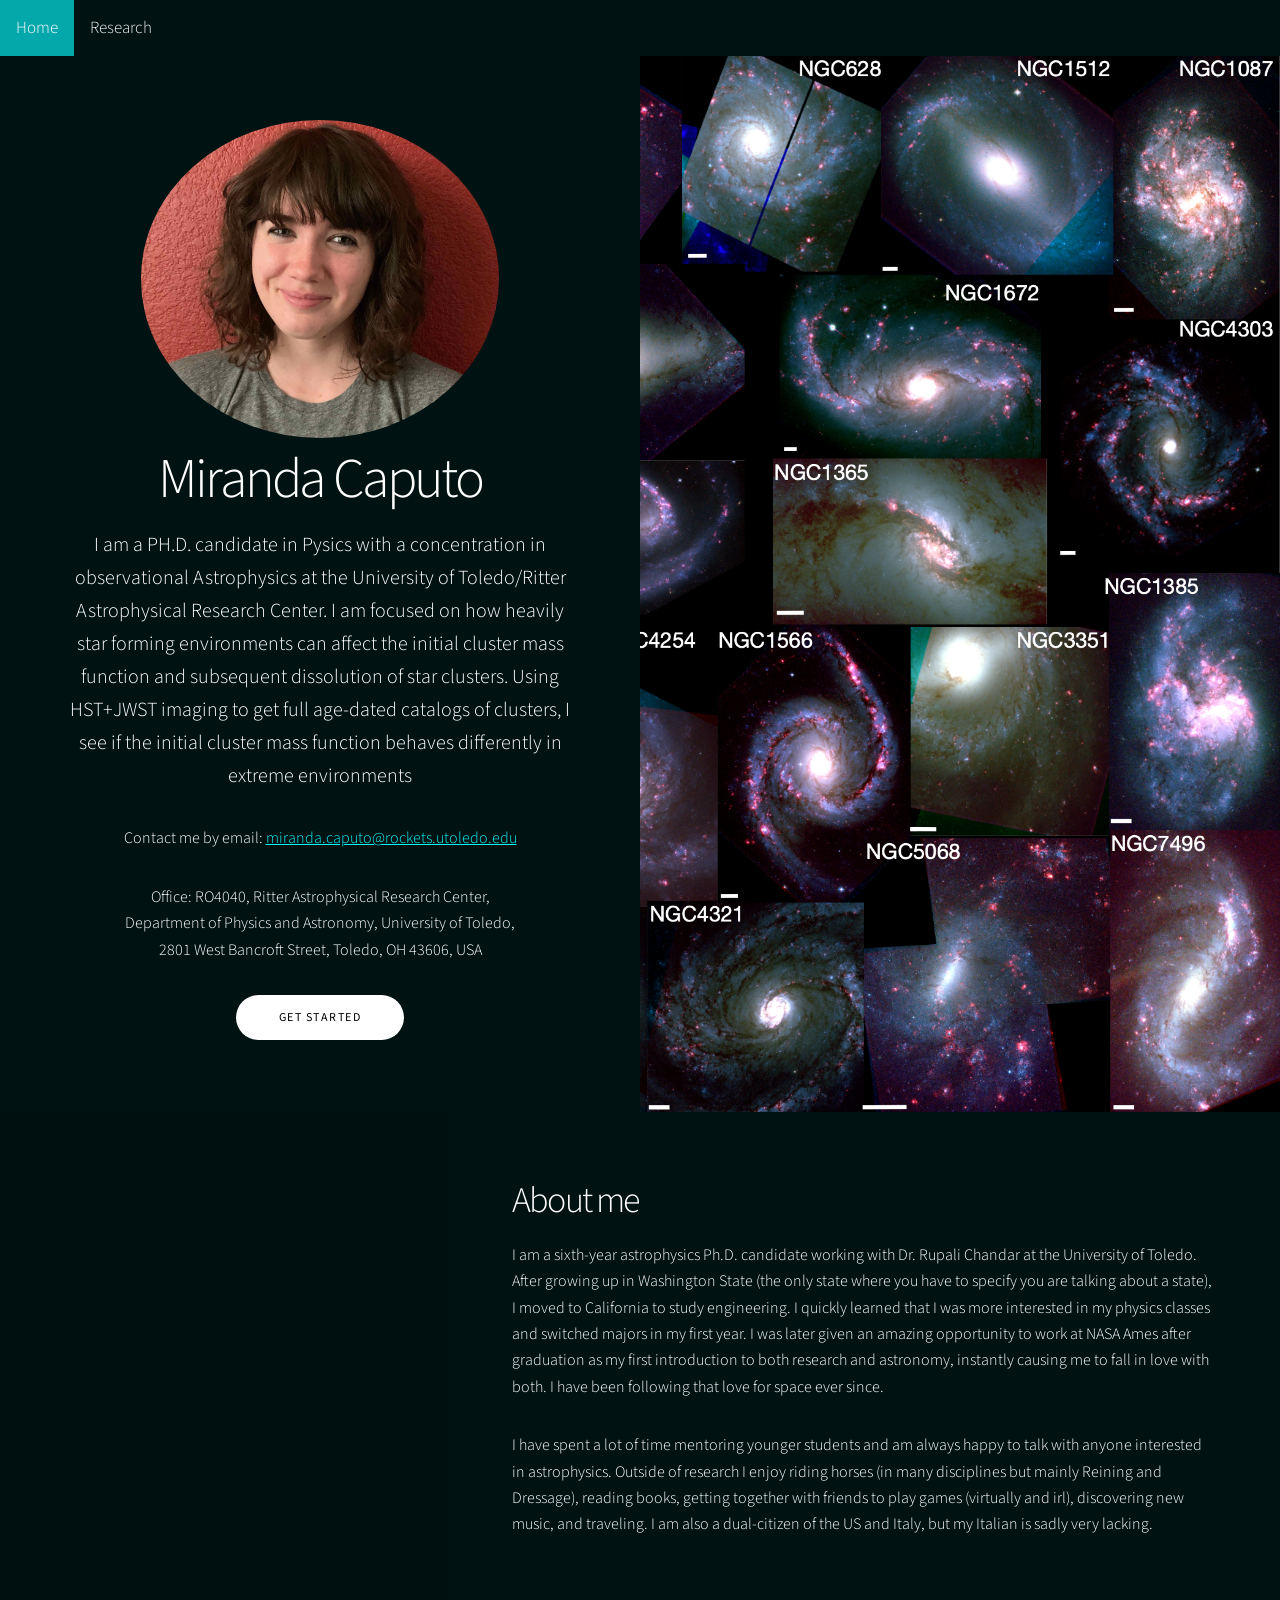
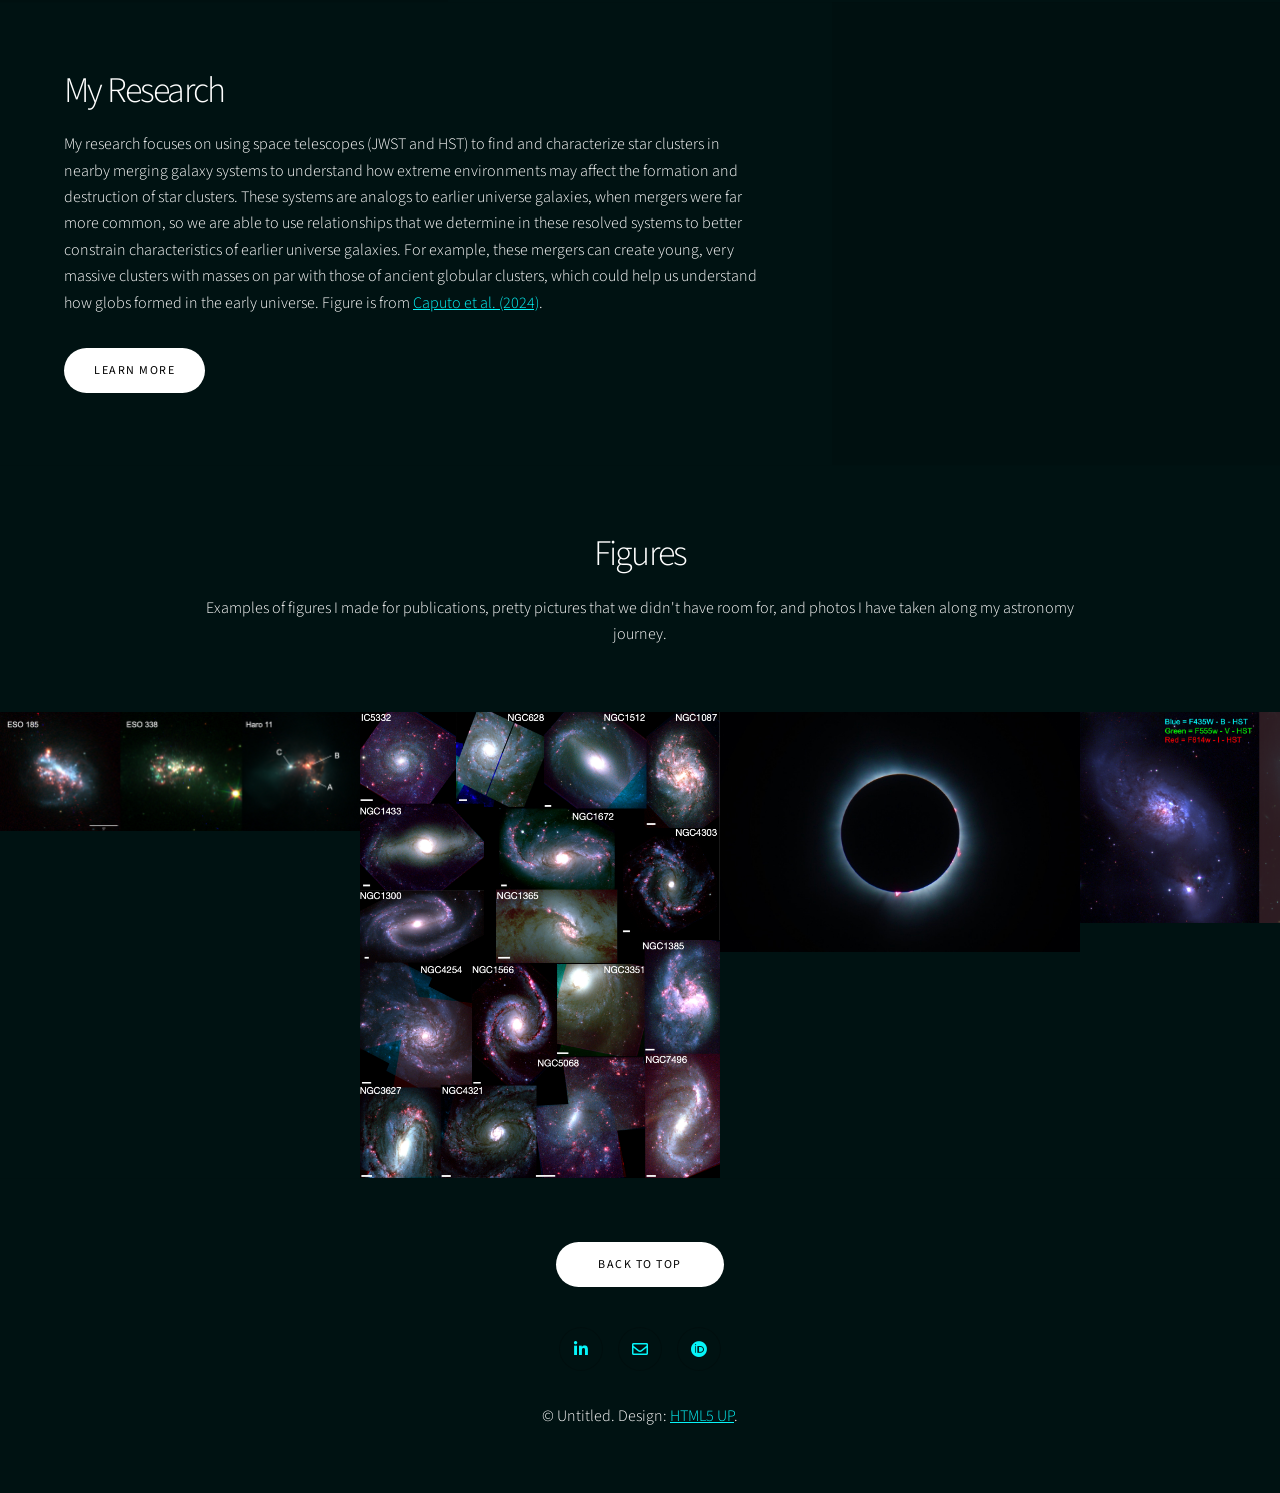
==== commit b6e4ae25: "Update index.html working" ====
--- a/index.html
+++ b/index.html
@@ -81,7 +81,7 @@
 							<center>
 							<img class="circular--square" src="images/Caputo-Mandy.jpg" alt="Mandy Caputo, Miranda Caputo" width="70%" height="auto" loading="eager" style="border-radius: 80%" >
 							<h1>Miranda Caputo</h1>
-							<p class="major">I am a PH.D. candidate in Pysics with a concentration in observational Astrophysics at the University of Toledo/Ritter Astrophysical Research Center. I am focused on how heavily star forming environments can affect the initial cluster mass function and subsequent dissolution of star clusters. I use HST+JWST imaging to get full age-dated catalogs of clusters to see if the initial cluster mass function behaves differently in extreme environments
+							<p class="major">I am a PH.D. candidate in Pysics with a concentration in observational Astrophysics at the University of Toledo/Ritter Astrophysical Research Center. I am focused on how heavily star forming environments can affect the initial cluster mass function and subsequent dissolution of star clusters. Using HST+JWST imaging to get full age-dated catalogs of clusters, I see if the initial cluster mass function behaves differently in extreme environments
 							<p> Contact me by email: <a href="mailto:miranda.caputo@rockets.utoledo.edu">miranda.caputo@rockets.utoledo.edu</a> </p>
 							<p> Office: RO4040, Ritter Astrophysical Research Center,<br />
 								Department of Physics and Astronomy, University of Toledo,<br />
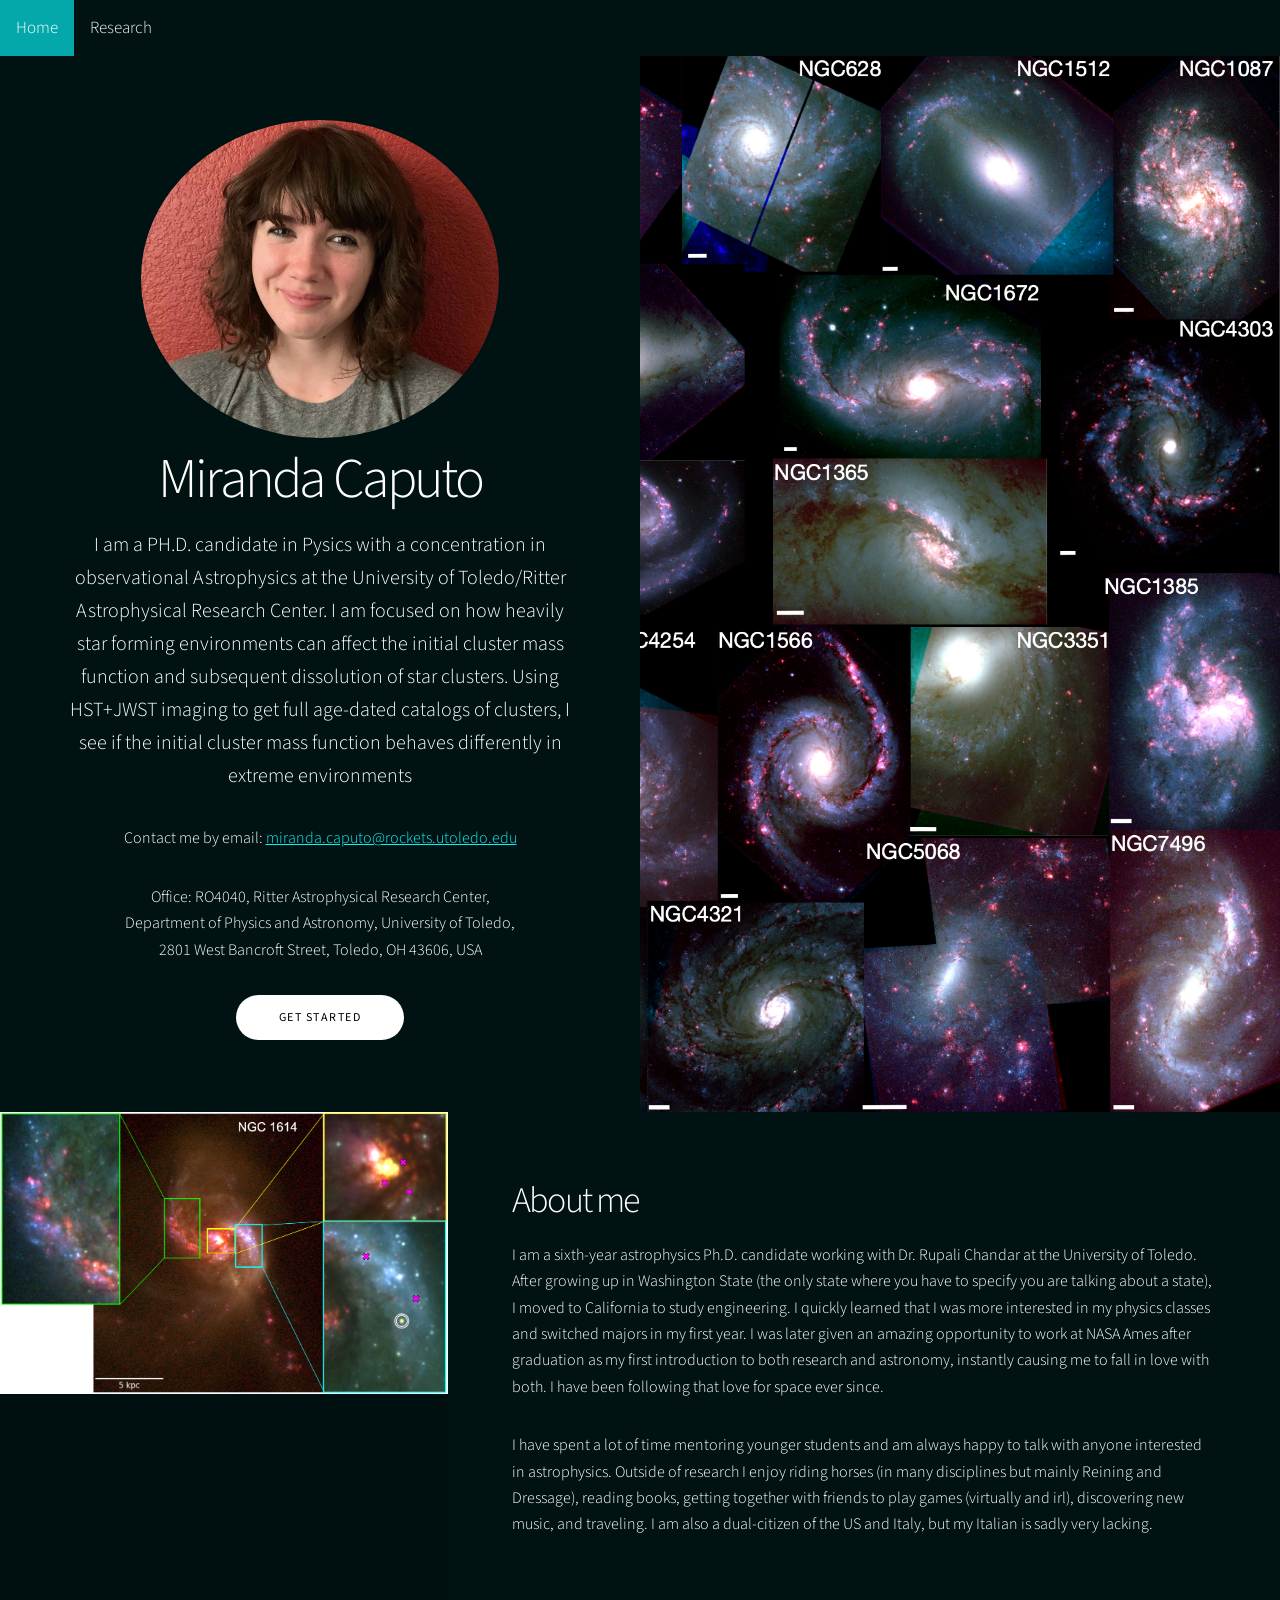
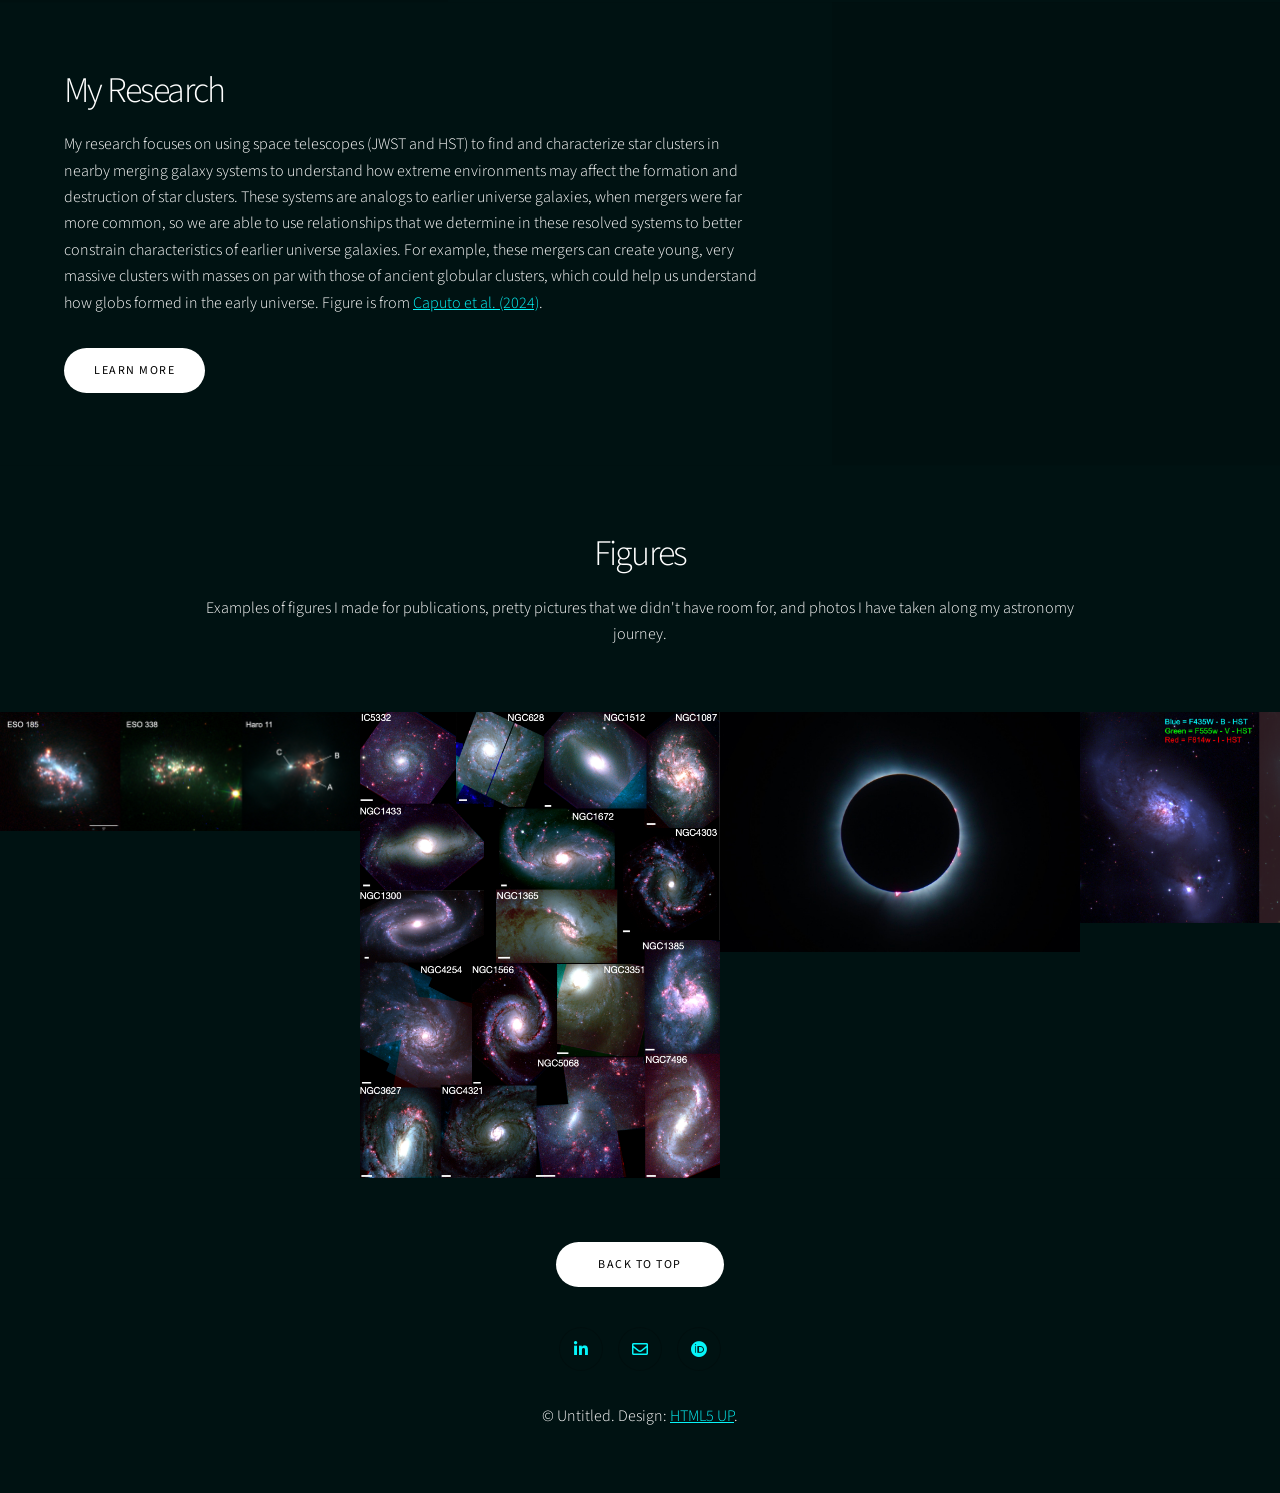
==== commit 56ffde7c: "Update index.html Testing images" ====
--- a/index.html
+++ b/index.html
@@ -108,7 +108,7 @@
 							
 						</div>
 						<div class="image">
-							<img src="images/skidinsnow.jpg" alt="" />
+							<img src="images/Fig1_new.jpg" alt="" />
 						</div>
 					</section>
 
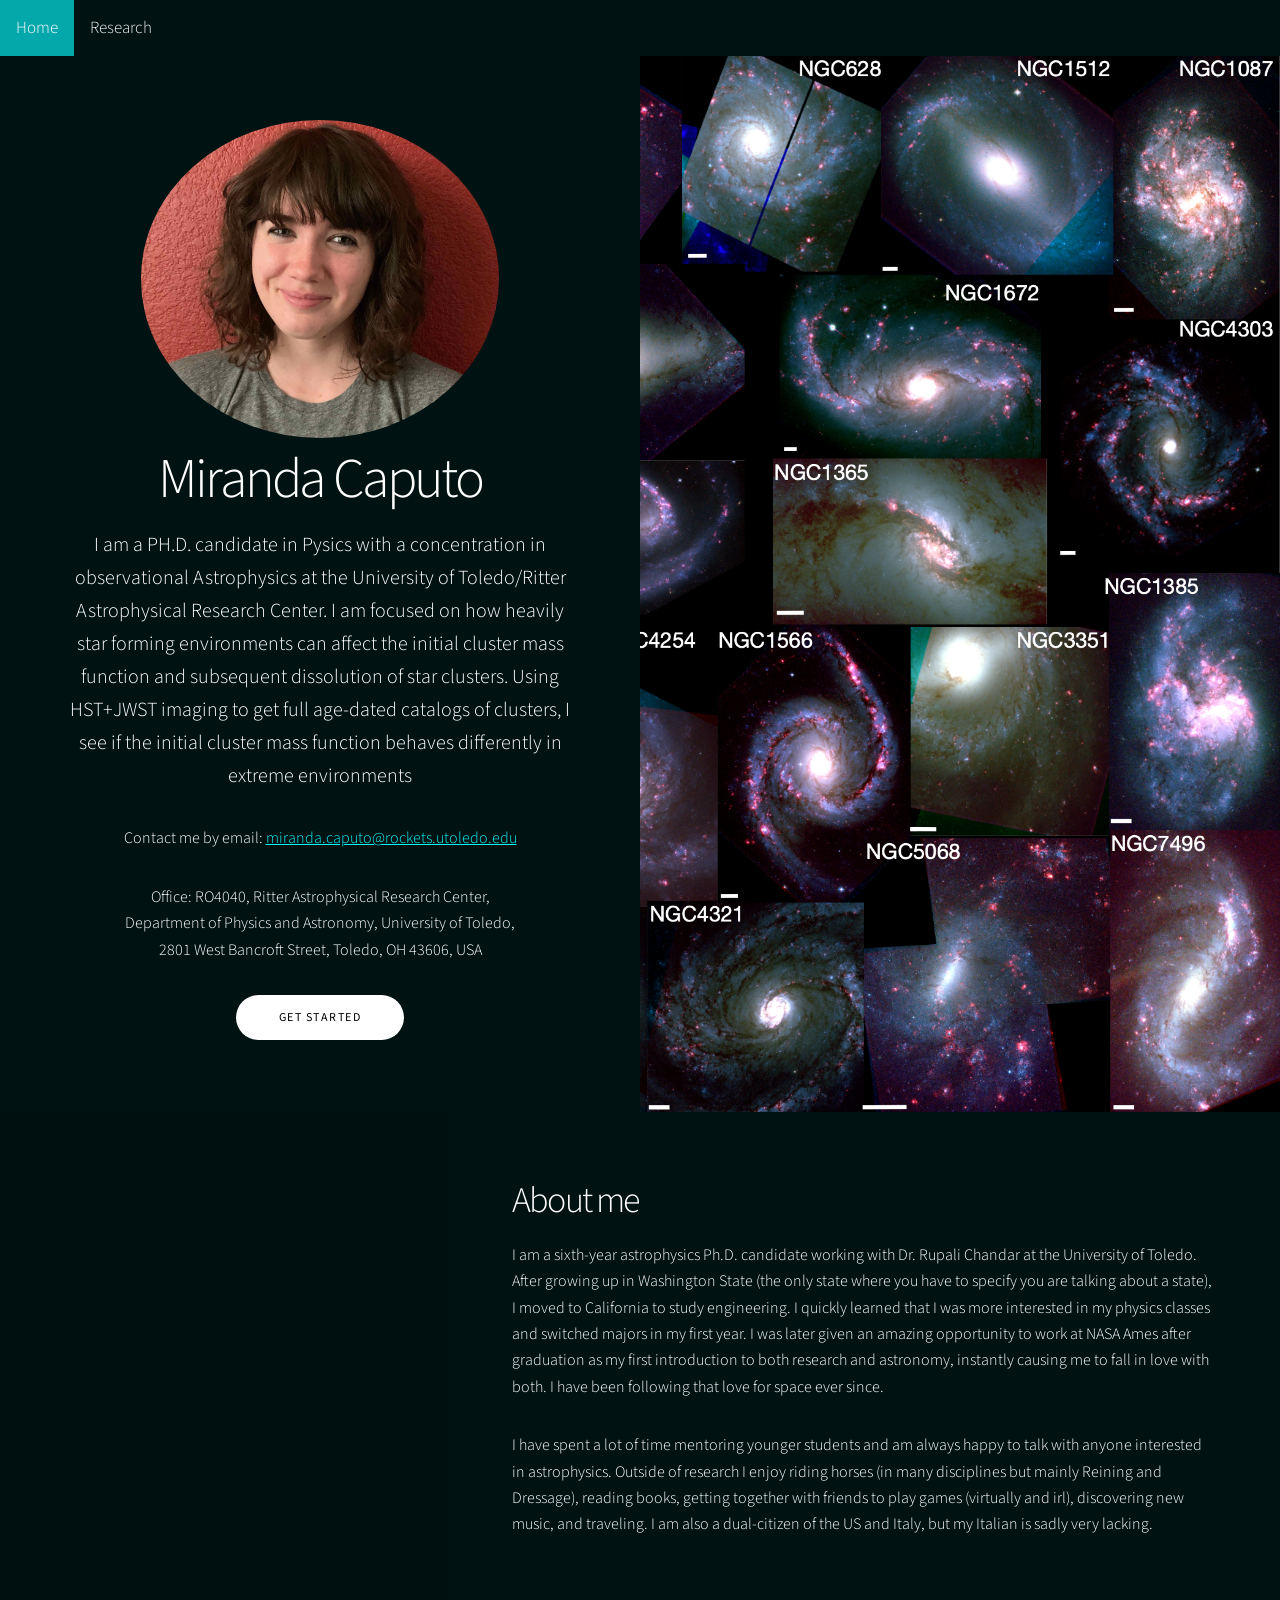
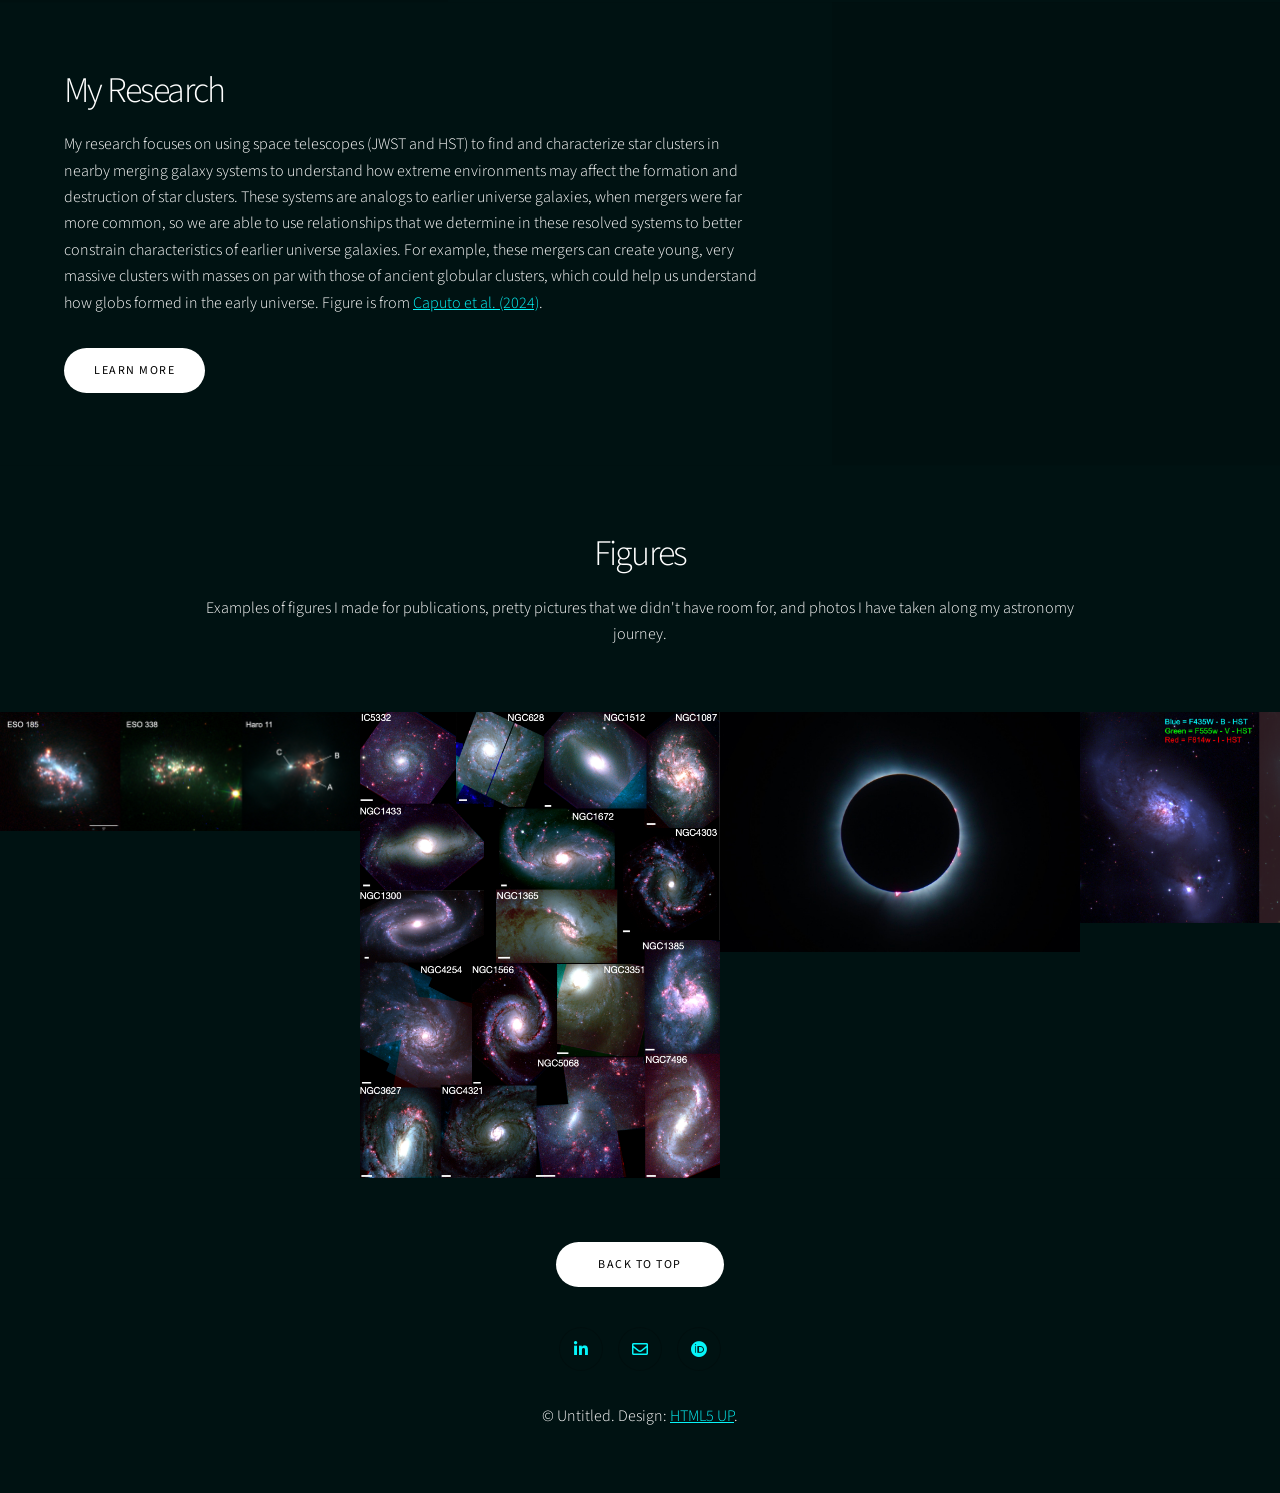
==== commit 42ce8f80: "Update index.html image reincorporated" ====
--- a/index.html
+++ b/index.html
@@ -108,7 +108,7 @@
 							
 						</div>
 						<div class="image">
-							<img src="images/Fig1_new.jpg" alt="" />
+							<img src="images/skidinsnow.jpg" alt="" />
 						</div>
 					</section>
 
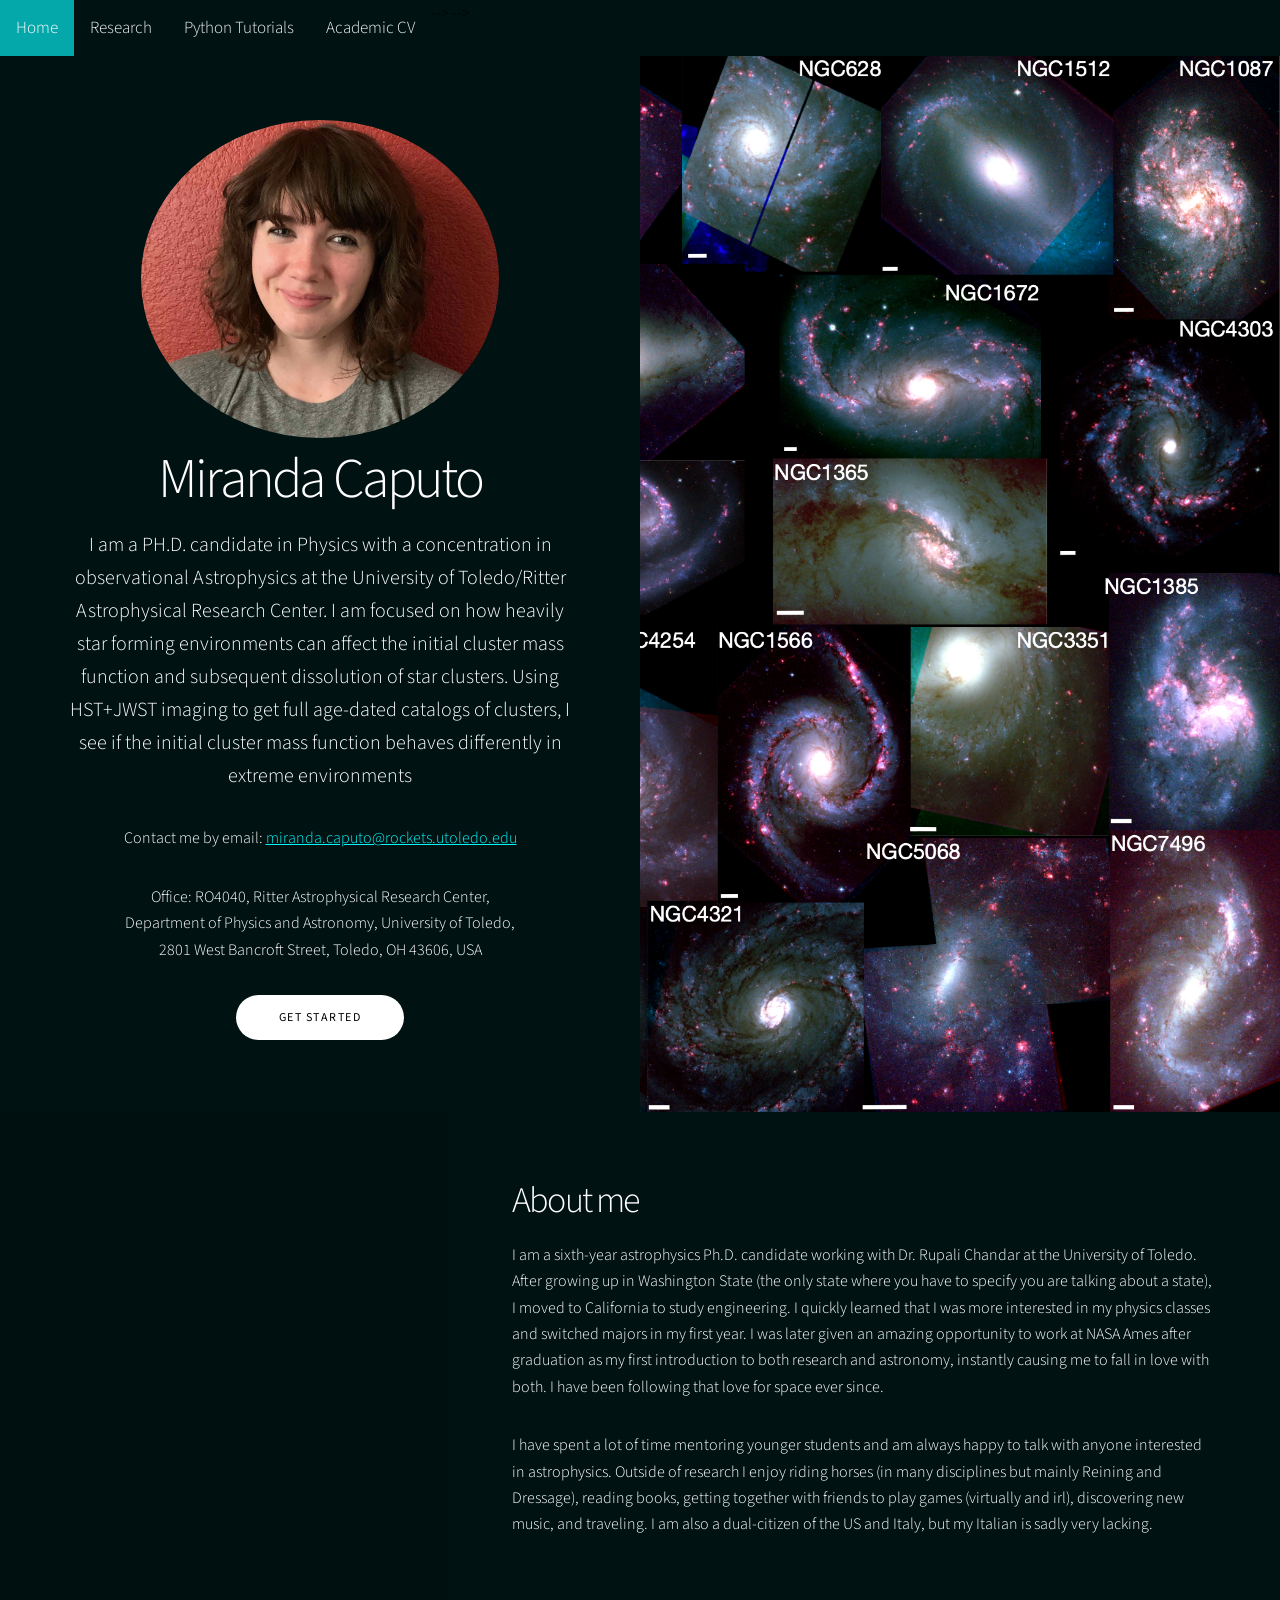
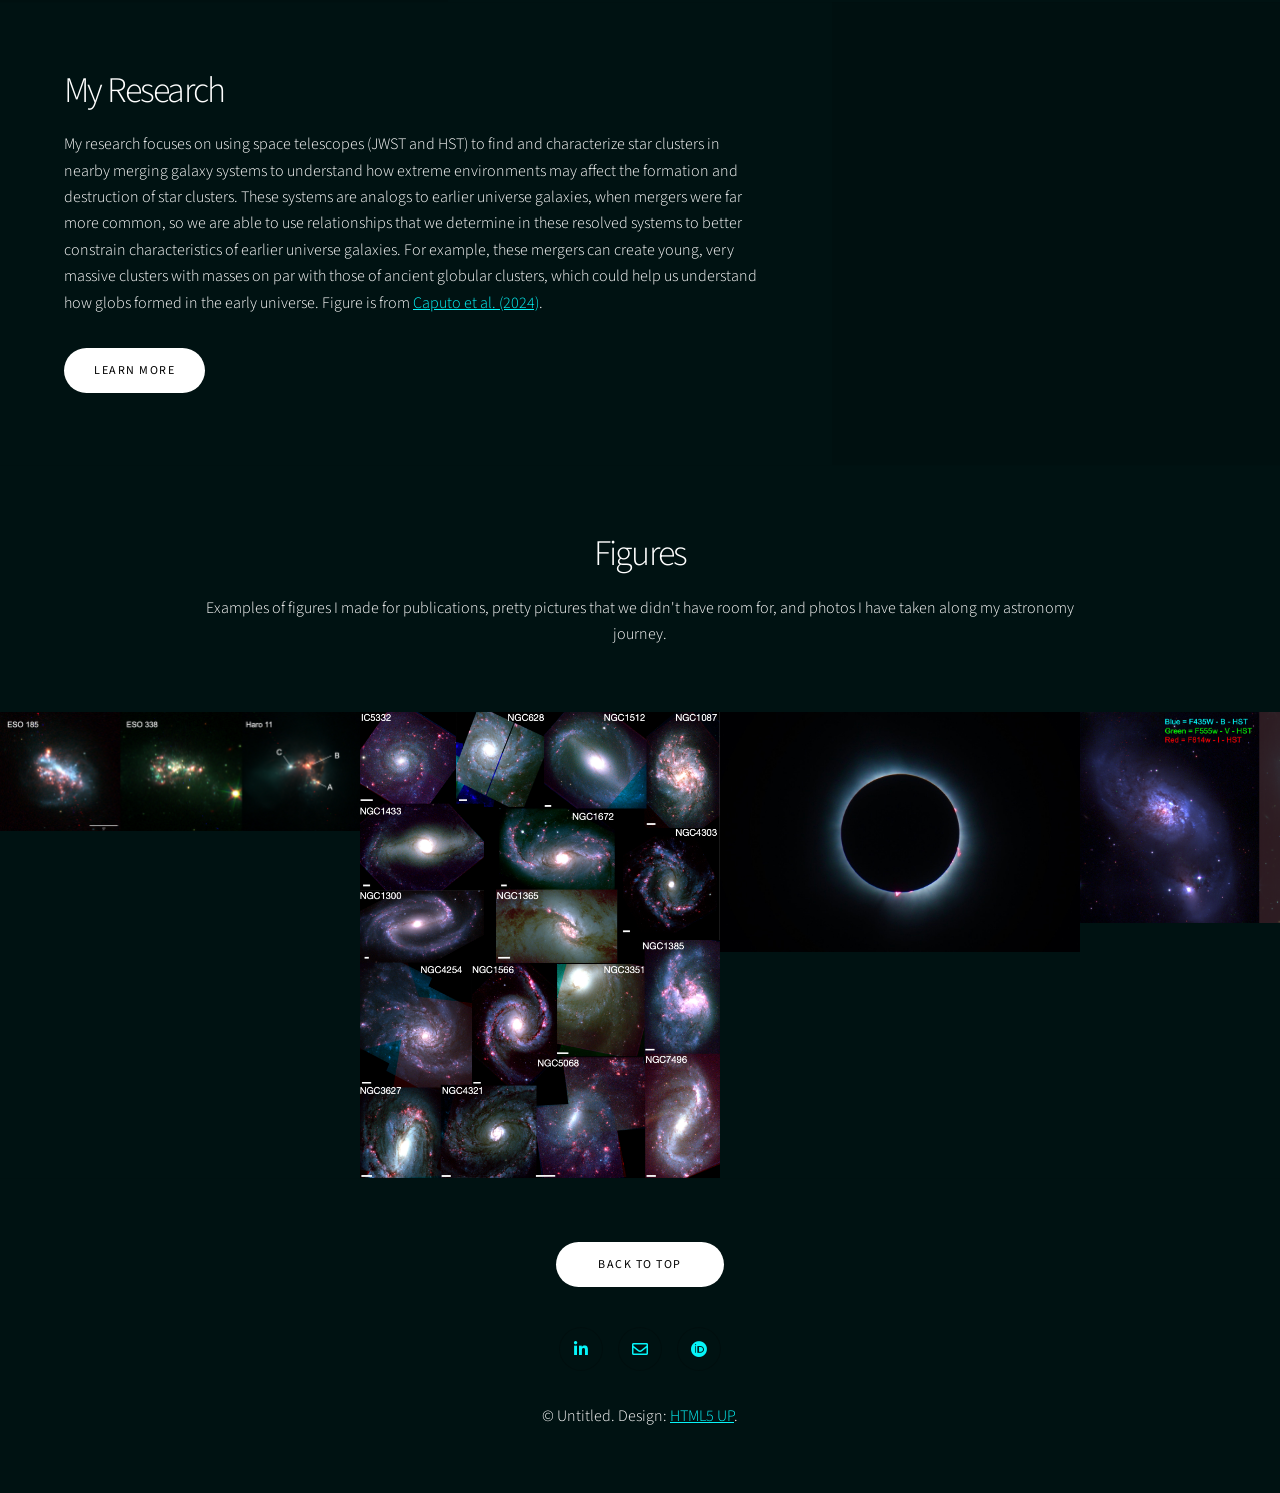
==== commit 019d1edf: "Update index.html" ====
--- a/index.html
+++ b/index.html
@@ -68,7 +68,8 @@
 			<!-- <a href="#about">About Me</a> -->
 			<a href="research.html">Research</a>
 			<!-- <a href="https://ui.adsabs.harvard.edu/search/q=orcid%3A0000-0002-2957-3924&sort=date%20desc%2C%20bibcode%20desc&p_=0">Publications</a> -->
-			<!-- <a href="#pythonTutorials">Python Tutorials</a> -->
+			<a href="https://github.com/M-Caputo/Tutorials_python" target="_blank">Python Tutorials</a> -->
+			<a href="images/Caputo_CV_2026.pdf" target="_blank">Academic CV</a> -->
 <!-- 			<a href="#cv">CV</a> -->
 		</div>
 
@@ -81,7 +82,7 @@
 							<center>
 							<img class="circular--square" src="images/Caputo-Mandy.jpg" alt="Mandy Caputo, Miranda Caputo" width="70%" height="auto" loading="eager" style="border-radius: 80%" >
 							<h1>Miranda Caputo</h1>
-							<p class="major">I am a PH.D. candidate in Pysics with a concentration in observational Astrophysics at the University of Toledo/Ritter Astrophysical Research Center. I am focused on how heavily star forming environments can affect the initial cluster mass function and subsequent dissolution of star clusters. Using HST+JWST imaging to get full age-dated catalogs of clusters, I see if the initial cluster mass function behaves differently in extreme environments
+							<p class="major">I am a PH.D. candidate in Physics with a concentration in observational Astrophysics at the University of Toledo/Ritter Astrophysical Research Center. I am focused on how heavily star forming environments can affect the initial cluster mass function and subsequent dissolution of star clusters. Using HST+JWST imaging to get full age-dated catalogs of clusters, I see if the initial cluster mass function behaves differently in extreme environments
 							<p> Contact me by email: <a href="mailto:miranda.caputo@rockets.utoledo.edu">miranda.caputo@rockets.utoledo.edu</a> </p>
 							<p> Office: RO4040, Ritter Astrophysical Research Center,<br />
 								Department of Physics and Astronomy, University of Toledo,<br />
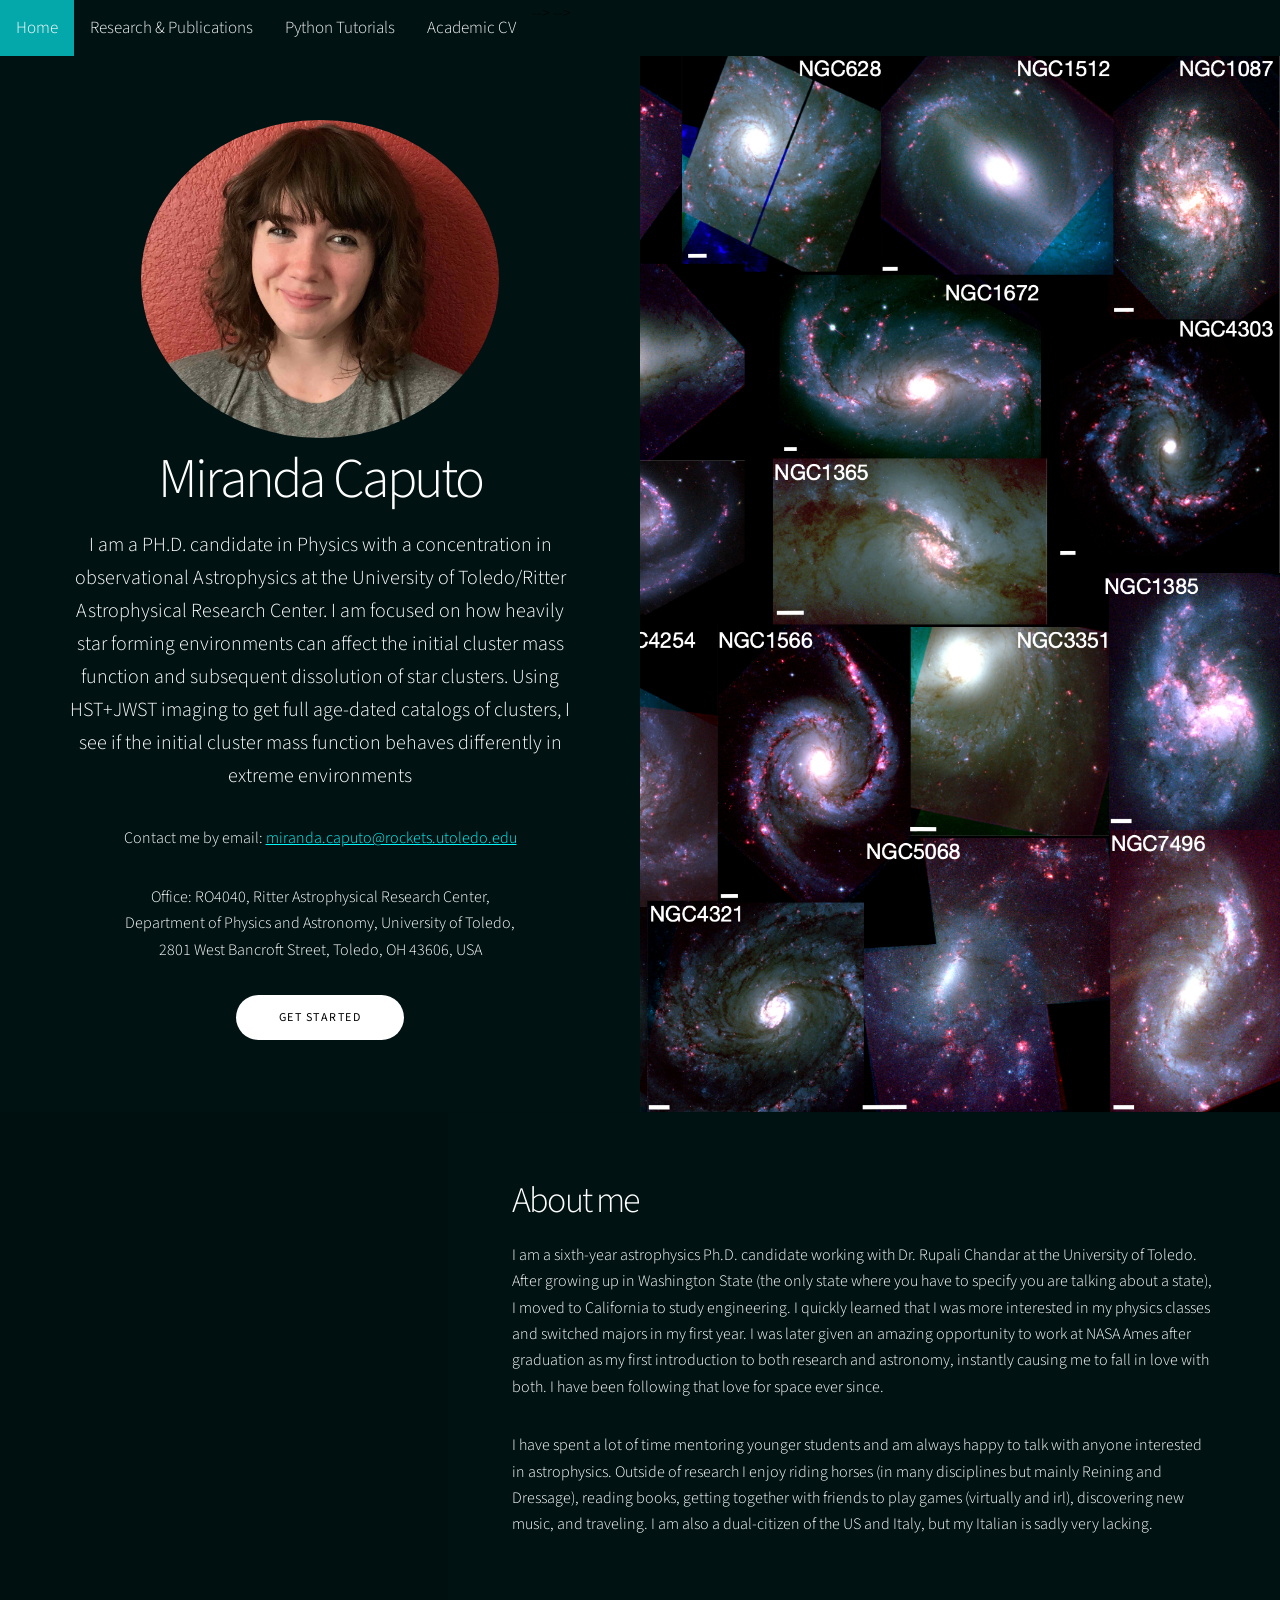
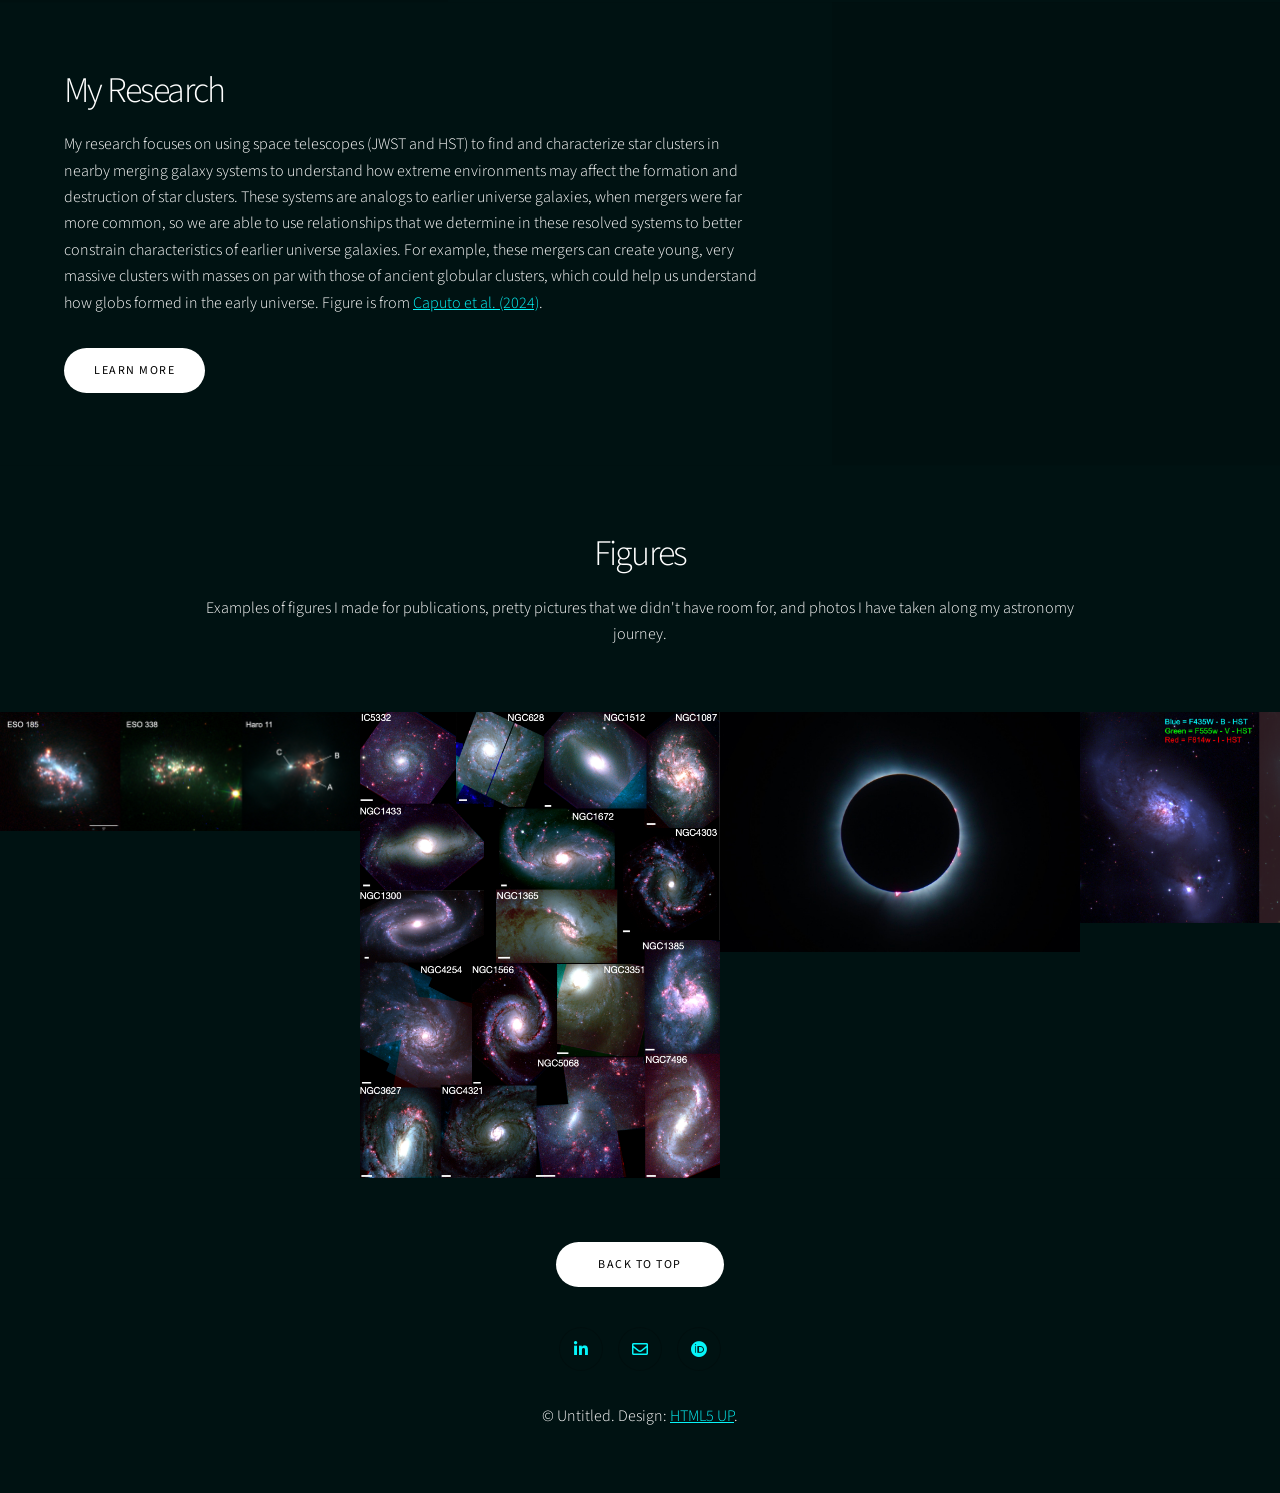
==== commit dc90c7b4: "Update index.html" ====
--- a/index.html
+++ b/index.html
@@ -66,7 +66,7 @@
 		<div class="topnav" id="top">
 			<a class="active" href="#home">Home</a>
 			<!-- <a href="#about">About Me</a> -->
-			<a href="research.html">Research</a>
+			<a href="research.html">Research & Publications</a>
 			<!-- <a href="https://ui.adsabs.harvard.edu/search/q=orcid%3A0000-0002-2957-3924&sort=date%20desc%2C%20bibcode%20desc&p_=0">Publications</a> -->
 			<a href="https://github.com/M-Caputo/Tutorials_python" target="_blank">Python Tutorials</a> -->
 			<a href="images/Caputo_CV_2026.pdf" target="_blank">Academic CV</a> -->
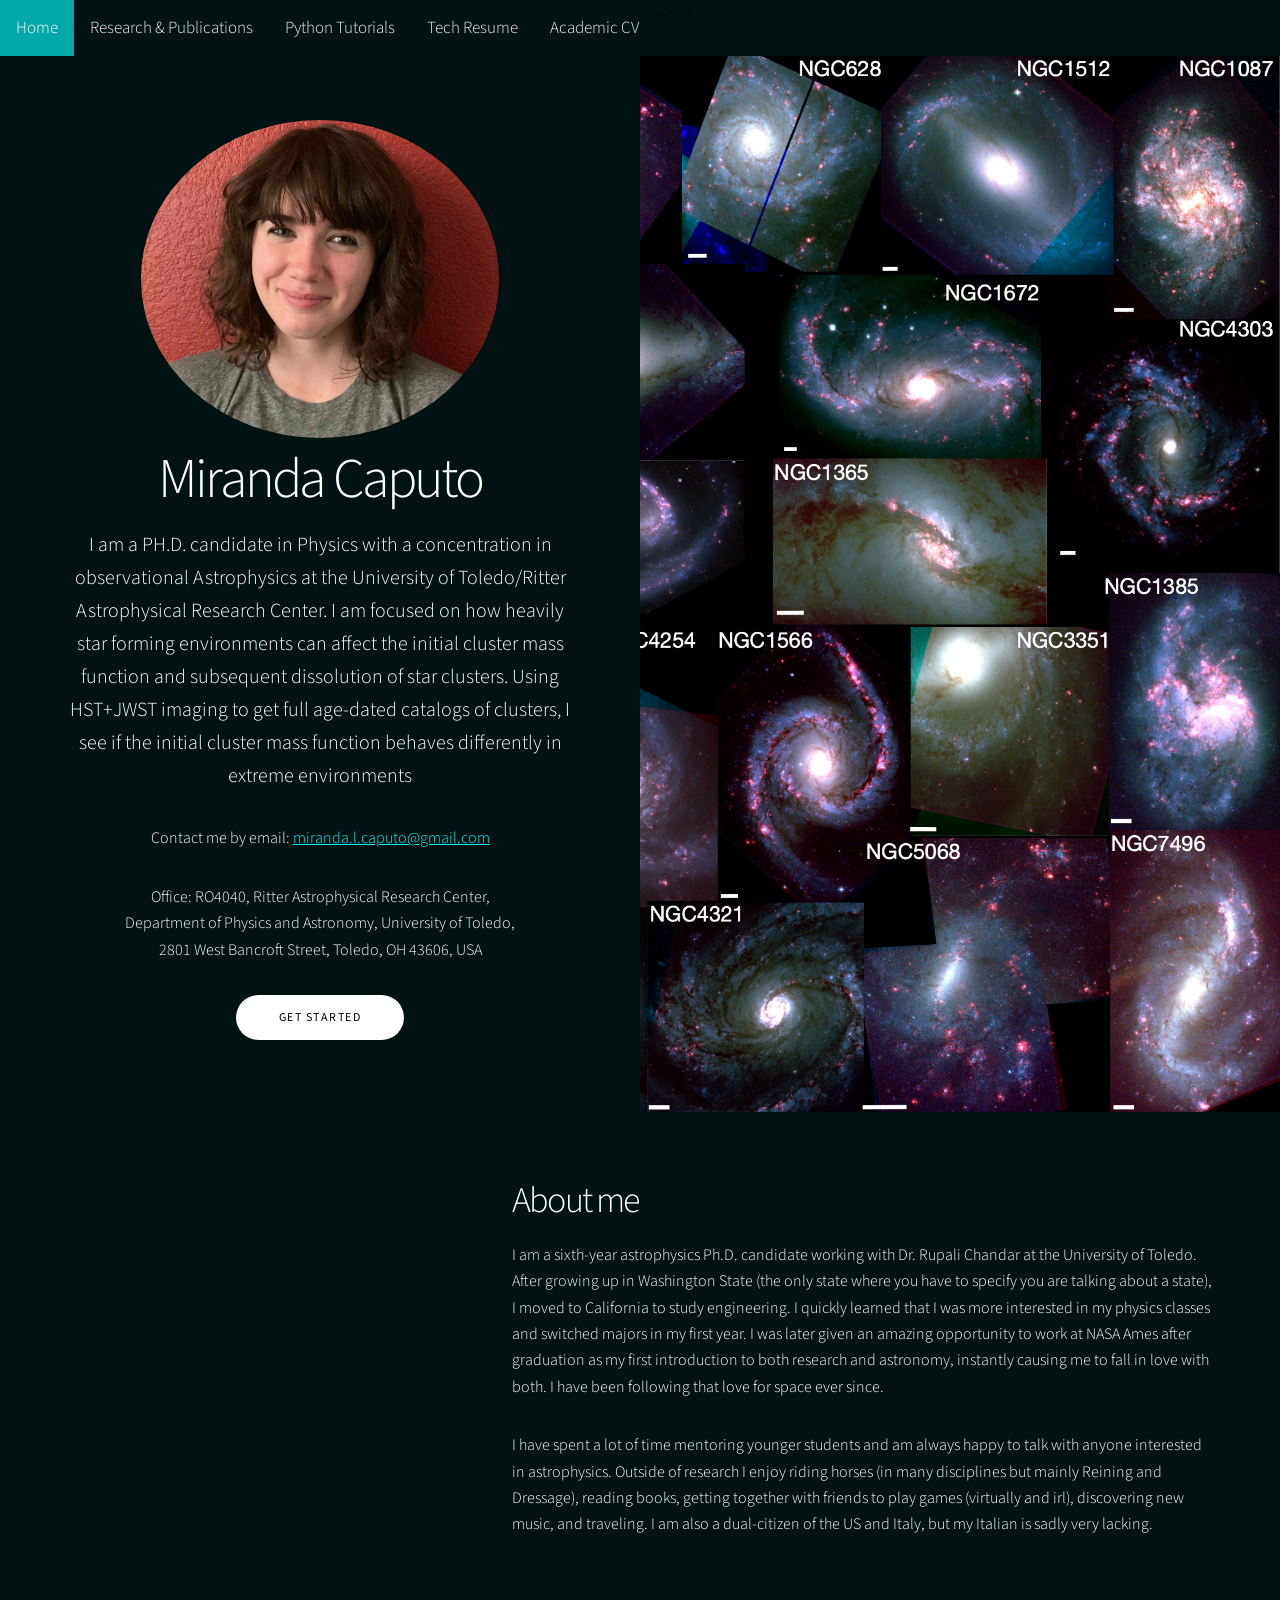
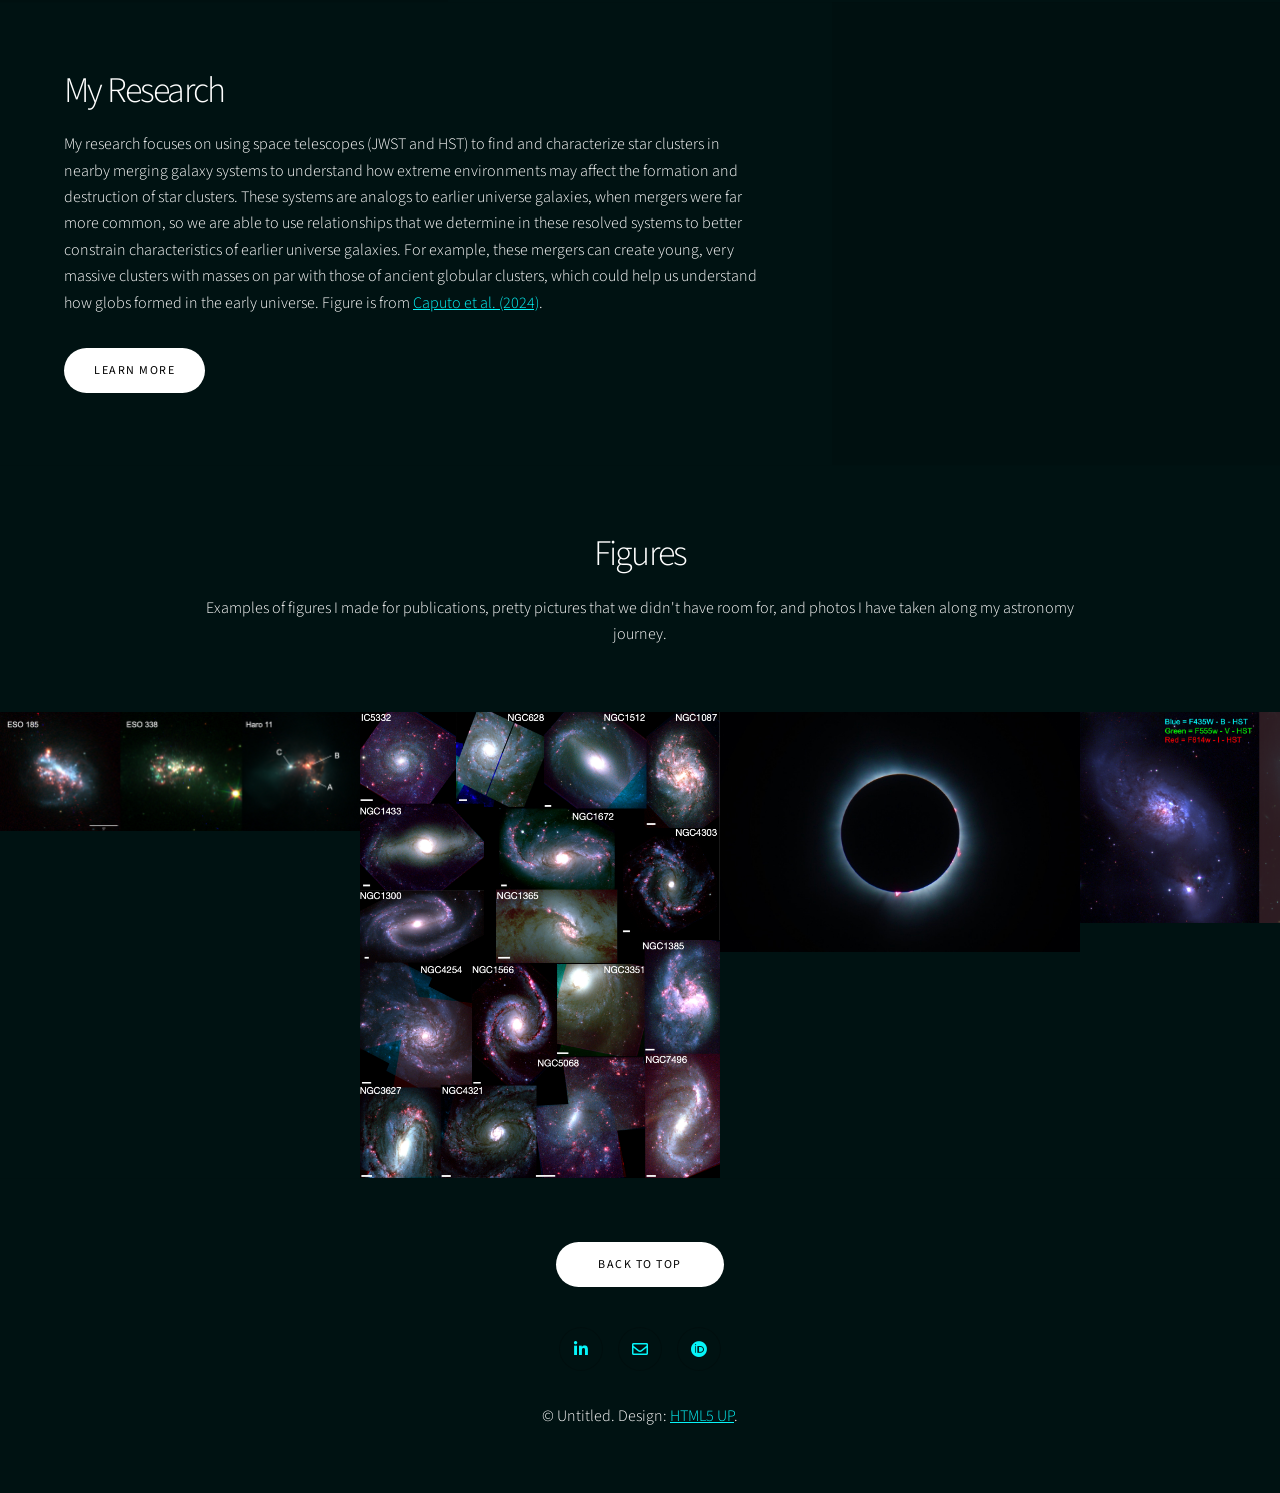
==== commit 4b1c56f2: "Update index.html" ====
--- a/index.html
+++ b/index.html
@@ -69,6 +69,7 @@
 			<a href="research.html">Research & Publications</a>
 			<!-- <a href="https://ui.adsabs.harvard.edu/search/q=orcid%3A0000-0002-2957-3924&sort=date%20desc%2C%20bibcode%20desc&p_=0">Publications</a> -->
 			<a href="https://github.com/M-Caputo/Tutorials_python" target="_blank">Python Tutorials</a> -->
+			<a href="images/CaputoResume_2026.pdf" target="_blank">Tech Resume</a> -->
 			<a href="images/Caputo_CV_2026.pdf" target="_blank">Academic CV</a> -->
 <!-- 			<a href="#cv">CV</a> -->
 		</div>
@@ -83,7 +84,7 @@
 							<img class="circular--square" src="images/Caputo-Mandy.jpg" alt="Mandy Caputo, Miranda Caputo" width="70%" height="auto" loading="eager" style="border-radius: 80%" >
 							<h1>Miranda Caputo</h1>
 							<p class="major">I am a PH.D. candidate in Physics with a concentration in observational Astrophysics at the University of Toledo/Ritter Astrophysical Research Center. I am focused on how heavily star forming environments can affect the initial cluster mass function and subsequent dissolution of star clusters. Using HST+JWST imaging to get full age-dated catalogs of clusters, I see if the initial cluster mass function behaves differently in extreme environments
-							<p> Contact me by email: <a href="mailto:miranda.caputo@rockets.utoledo.edu">miranda.caputo@rockets.utoledo.edu</a> </p>
+							<p> Contact me by email: <a href="mailto:miranda.l.caputo@gmail.com">miranda.l.caputo@gmail.com</a> </p>
 							<p> Office: RO4040, Ritter Astrophysical Research Center,<br />
 								Department of Physics and Astronomy, University of Toledo,<br />
 								2801 West Bancroft Street, Toledo, OH 43606, USA</p>
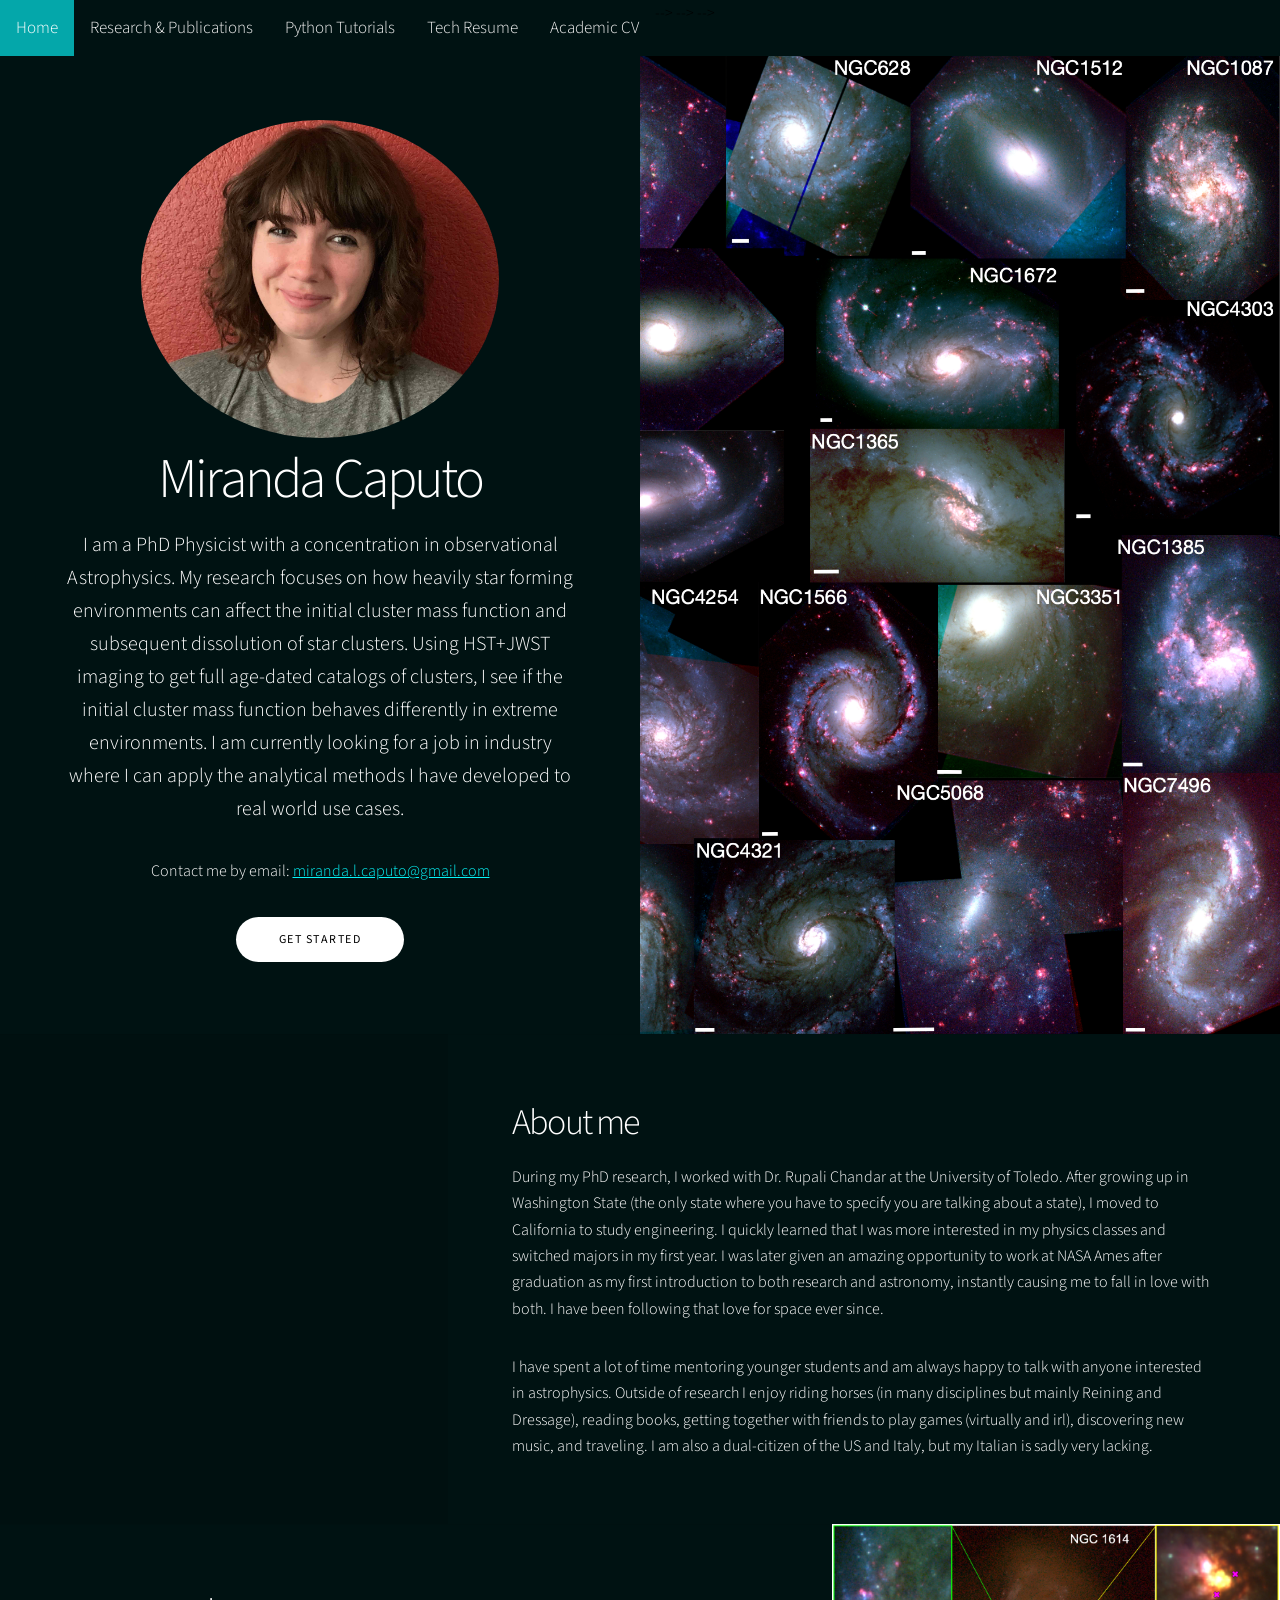
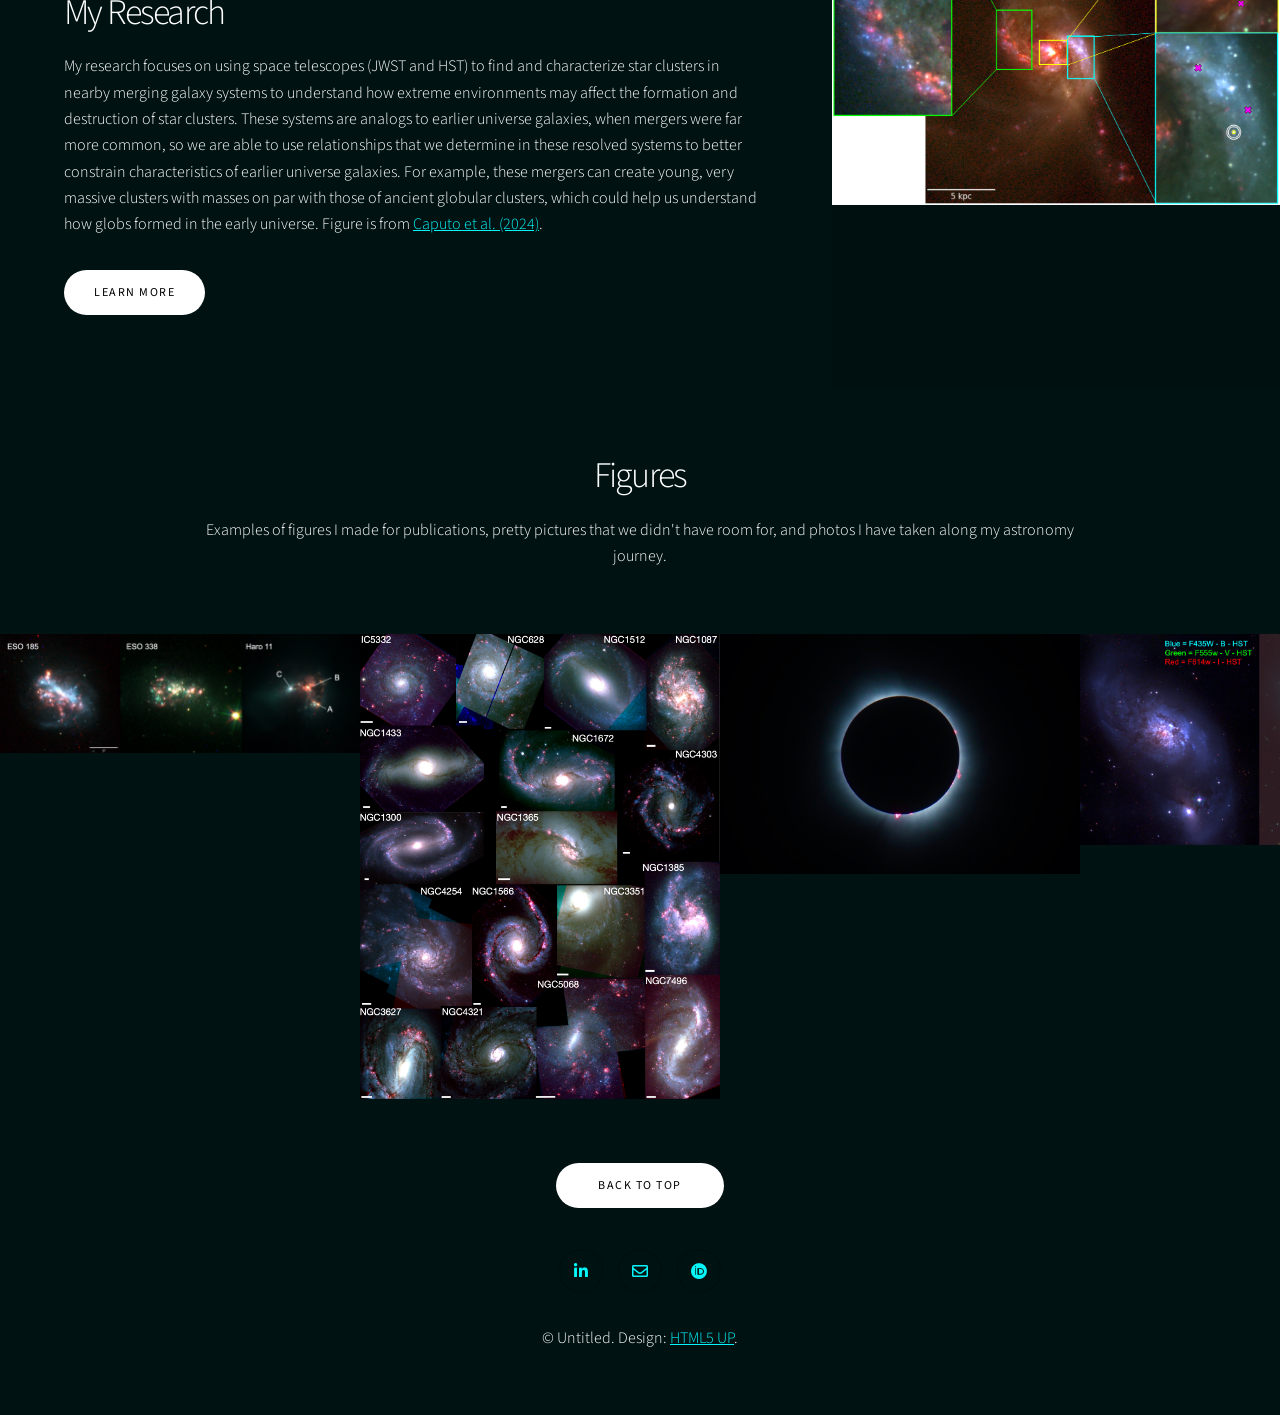
==== commit 406e30c9: "Update index.html" ====
--- a/index.html
+++ b/index.html
@@ -83,11 +83,11 @@
 							<center>
 							<img class="circular--square" src="images/Caputo-Mandy.jpg" alt="Mandy Caputo, Miranda Caputo" width="70%" height="auto" loading="eager" style="border-radius: 80%" >
 							<h1>Miranda Caputo</h1>
-							<p class="major">I am a PH.D. candidate in Physics with a concentration in observational Astrophysics at the University of Toledo/Ritter Astrophysical Research Center. I am focused on how heavily star forming environments can affect the initial cluster mass function and subsequent dissolution of star clusters. Using HST+JWST imaging to get full age-dated catalogs of clusters, I see if the initial cluster mass function behaves differently in extreme environments
+							<p class="major">I am a PhD Physicist with a concentration in observational Astrophysics. My research focuses on how heavily star forming environments can affect the initial cluster mass function and subsequent dissolution of star clusters. Using HST+JWST imaging to get full age-dated catalogs of clusters, I see if the initial cluster mass function behaves differently in extreme environments. I am currently looking for a job in industry where I can apply the analytical methods I have developed to real world use cases.
 							<p> Contact me by email: <a href="mailto:miranda.l.caputo@gmail.com">miranda.l.caputo@gmail.com</a> </p>
-							<p> Office: RO4040, Ritter Astrophysical Research Center,<br />
-								Department of Physics and Astronomy, University of Toledo,<br />
-								2801 West Bancroft Street, Toledo, OH 43606, USA</p>
+<!--							<p> Office: RO4040, Ritter Astrophysical Research Center,<br />-->
+<!--								Department of Physics and Astronomy, University of Toledo,<br />-->
+<!--								2801 West Bancroft Street, Toledo, OH 43606, USA</p>-->
 							<ul class="actions stacked">
 								<li><a href="#first" class="button primary big wide smooth-scroll-middle">Get Started</a></li>
 							</ul>
@@ -102,7 +102,7 @@
 					<section class="spotlight style1 orient-right content-align-left image-position-center onscroll-image-fade-in" id="first">
 						<div class="content">
 							<h2>About me</h2>
-							<p>I am a sixth-year astrophysics Ph.D. candidate working with Dr. Rupali Chandar at the University of Toledo. After growing up in Washington State (the only state where you have to specify you are talking about a state), I moved to California to study engineering. I quickly learned that I was more interested in my physics classes and switched majors in my first year. I was later given an amazing opportunity to work at NASA Ames after graduation as my first introduction to both research and astronomy, instantly causing me to fall in love with both. I have been following that love for space ever since. </p>
+							<p>During my PhD research, I worked with Dr. Rupali Chandar at the University of Toledo. After growing up in Washington State (the only state where you have to specify you are talking about a state), I moved to California to study engineering. I quickly learned that I was more interested in my physics classes and switched majors in my first year. I was later given an amazing opportunity to work at NASA Ames after graduation as my first introduction to both research and astronomy, instantly causing me to fall in love with both. I have been following that love for space ever since. </p>
 							<p>I have spent a lot of time mentoring younger students and am always happy to talk with anyone interested in astrophysics. Outside of research I enjoy riding horses (in many disciplines but mainly Reining and Dressage), reading books, getting together with friends to play games (virtually and irl), discovering new music, and traveling. I am also a dual-citizen of the US and Italy, but my Italian is sadly very lacking.</p>
 							<!-- <ul class="actions stacked">
 								<li><a href="#" class="button primary">Learn More</a></li>
